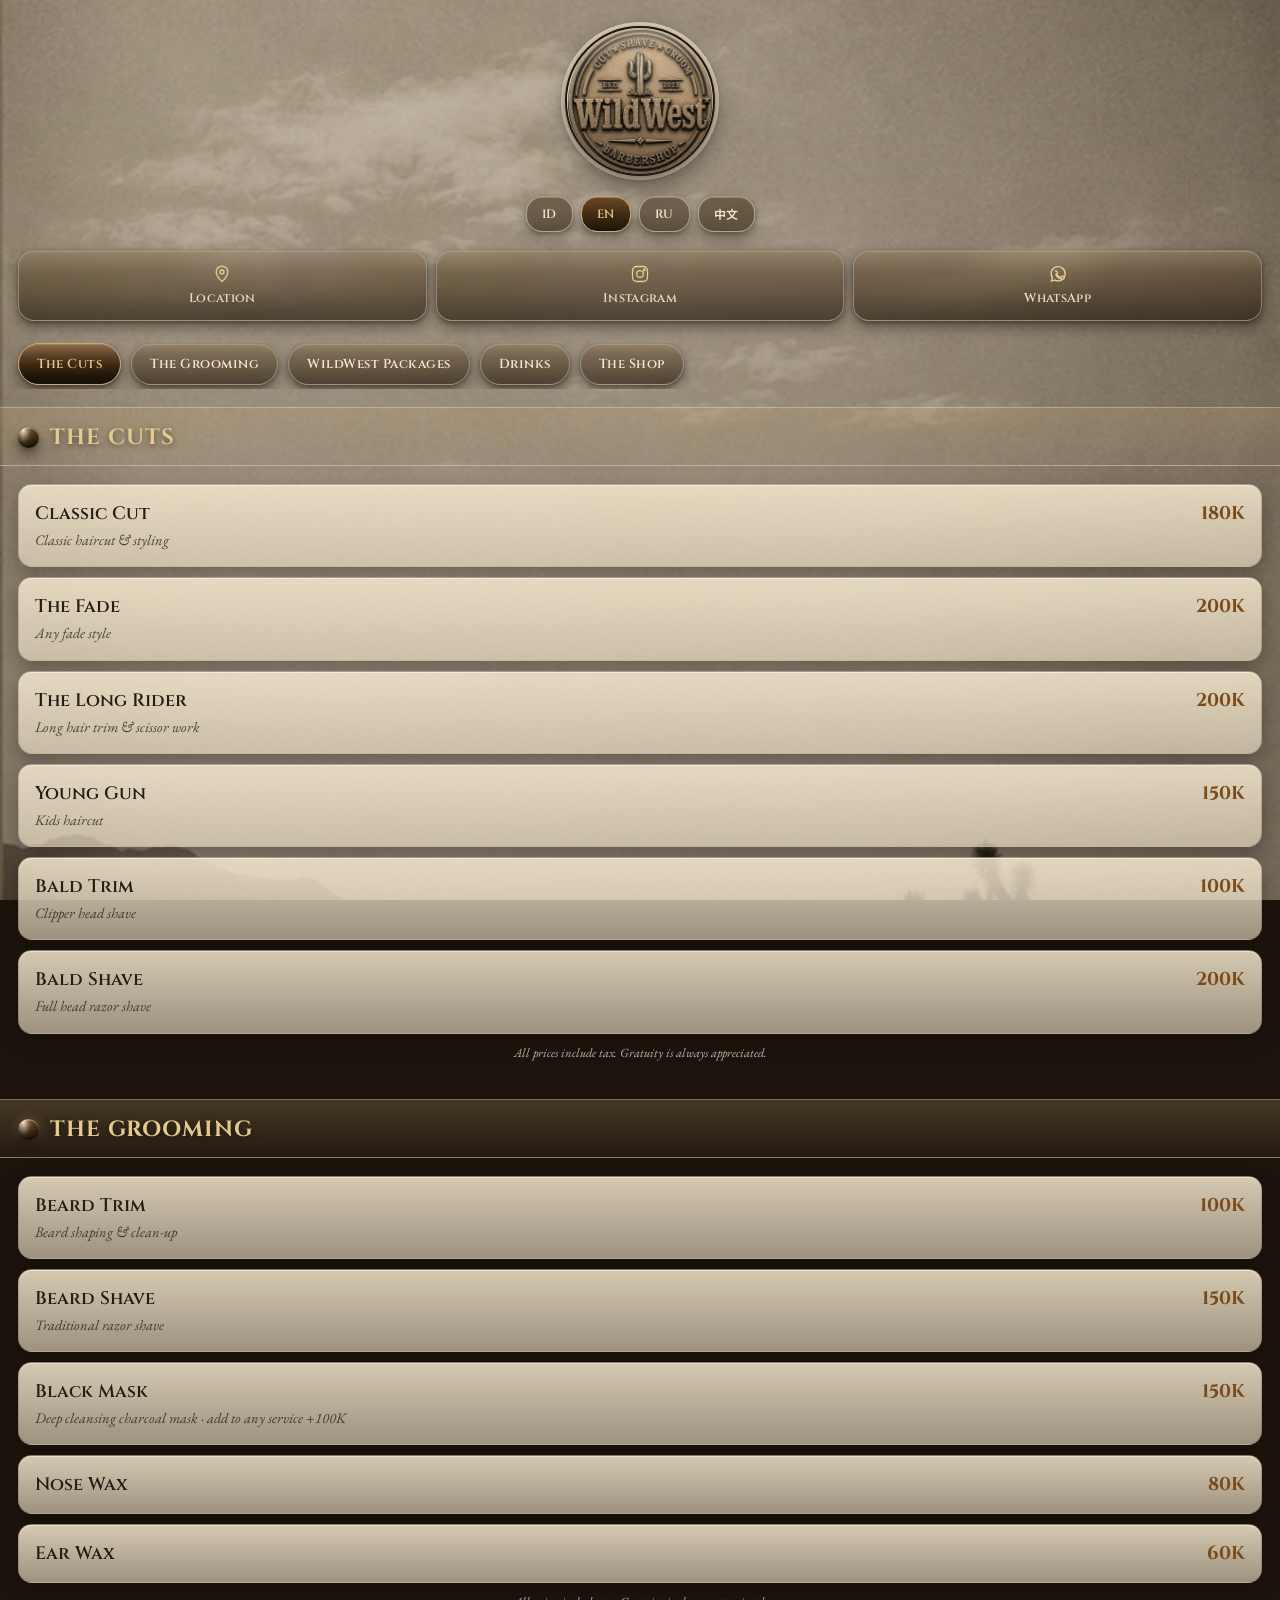
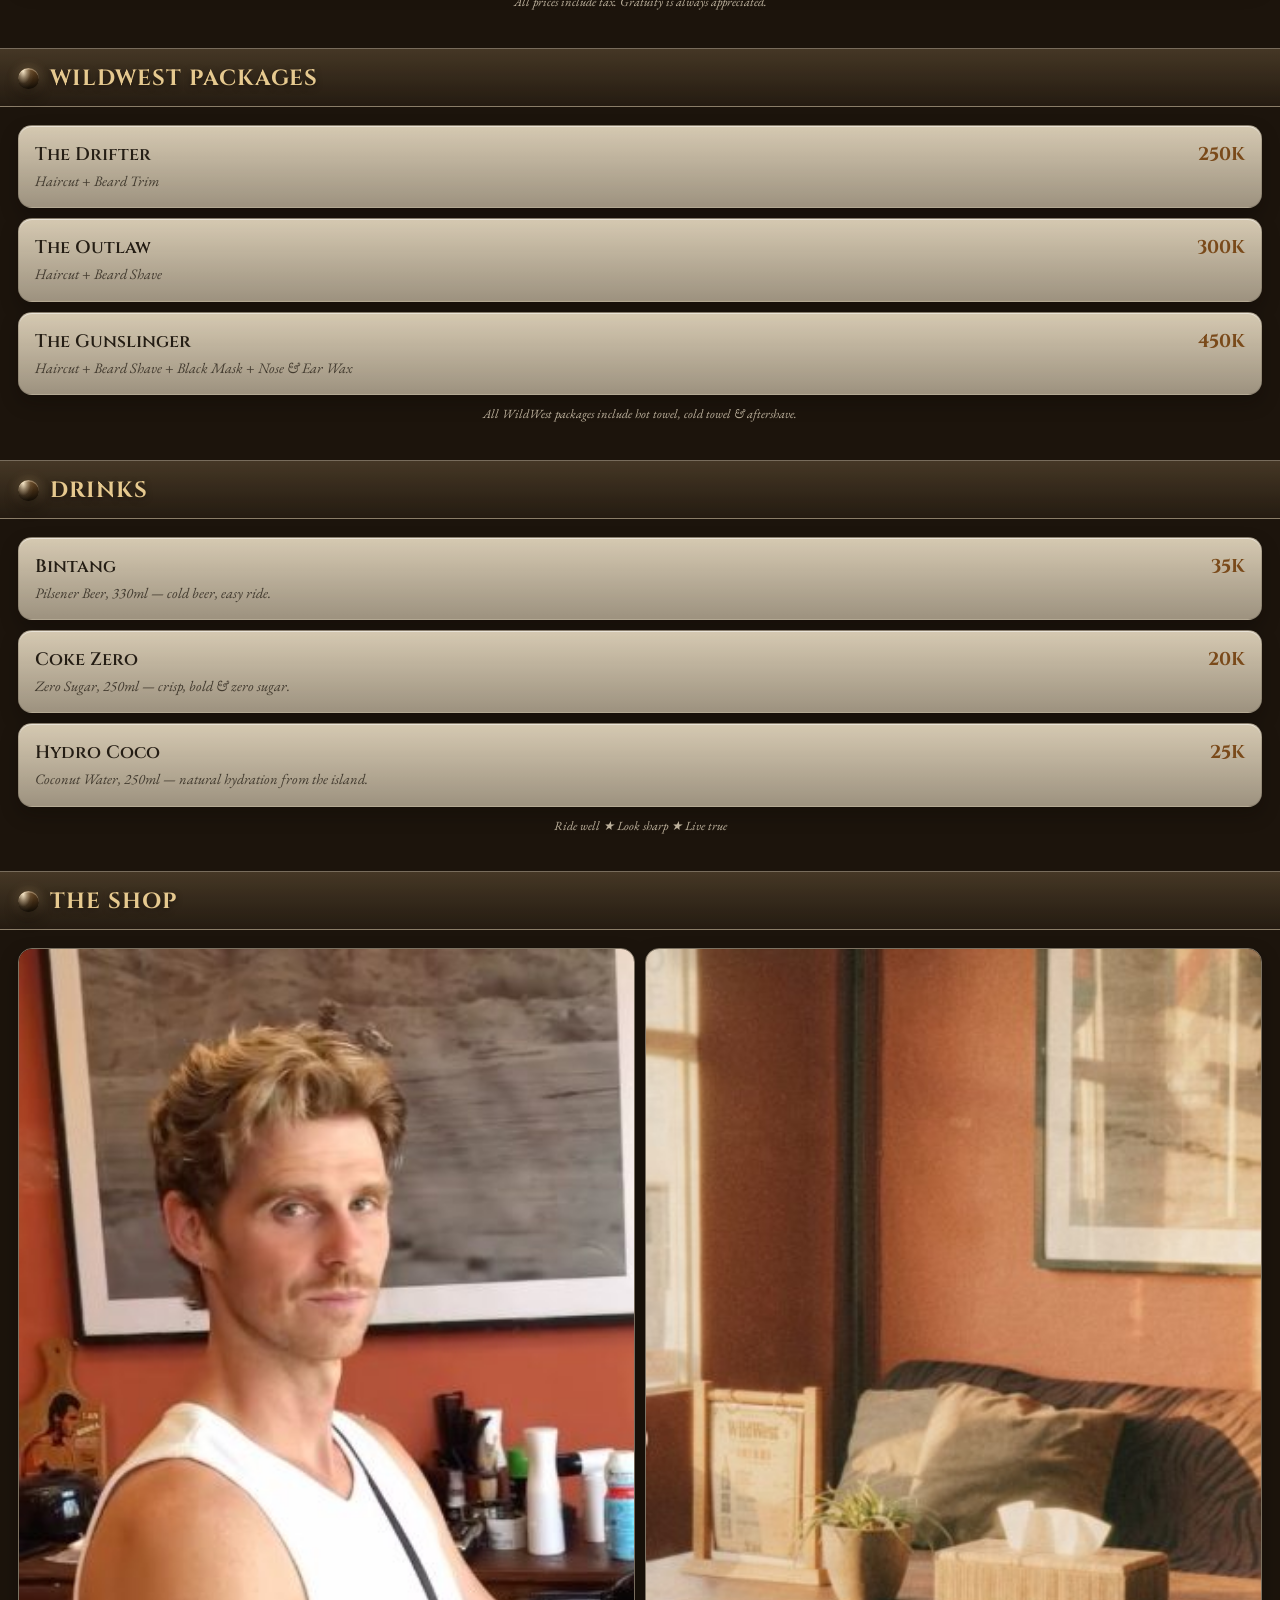
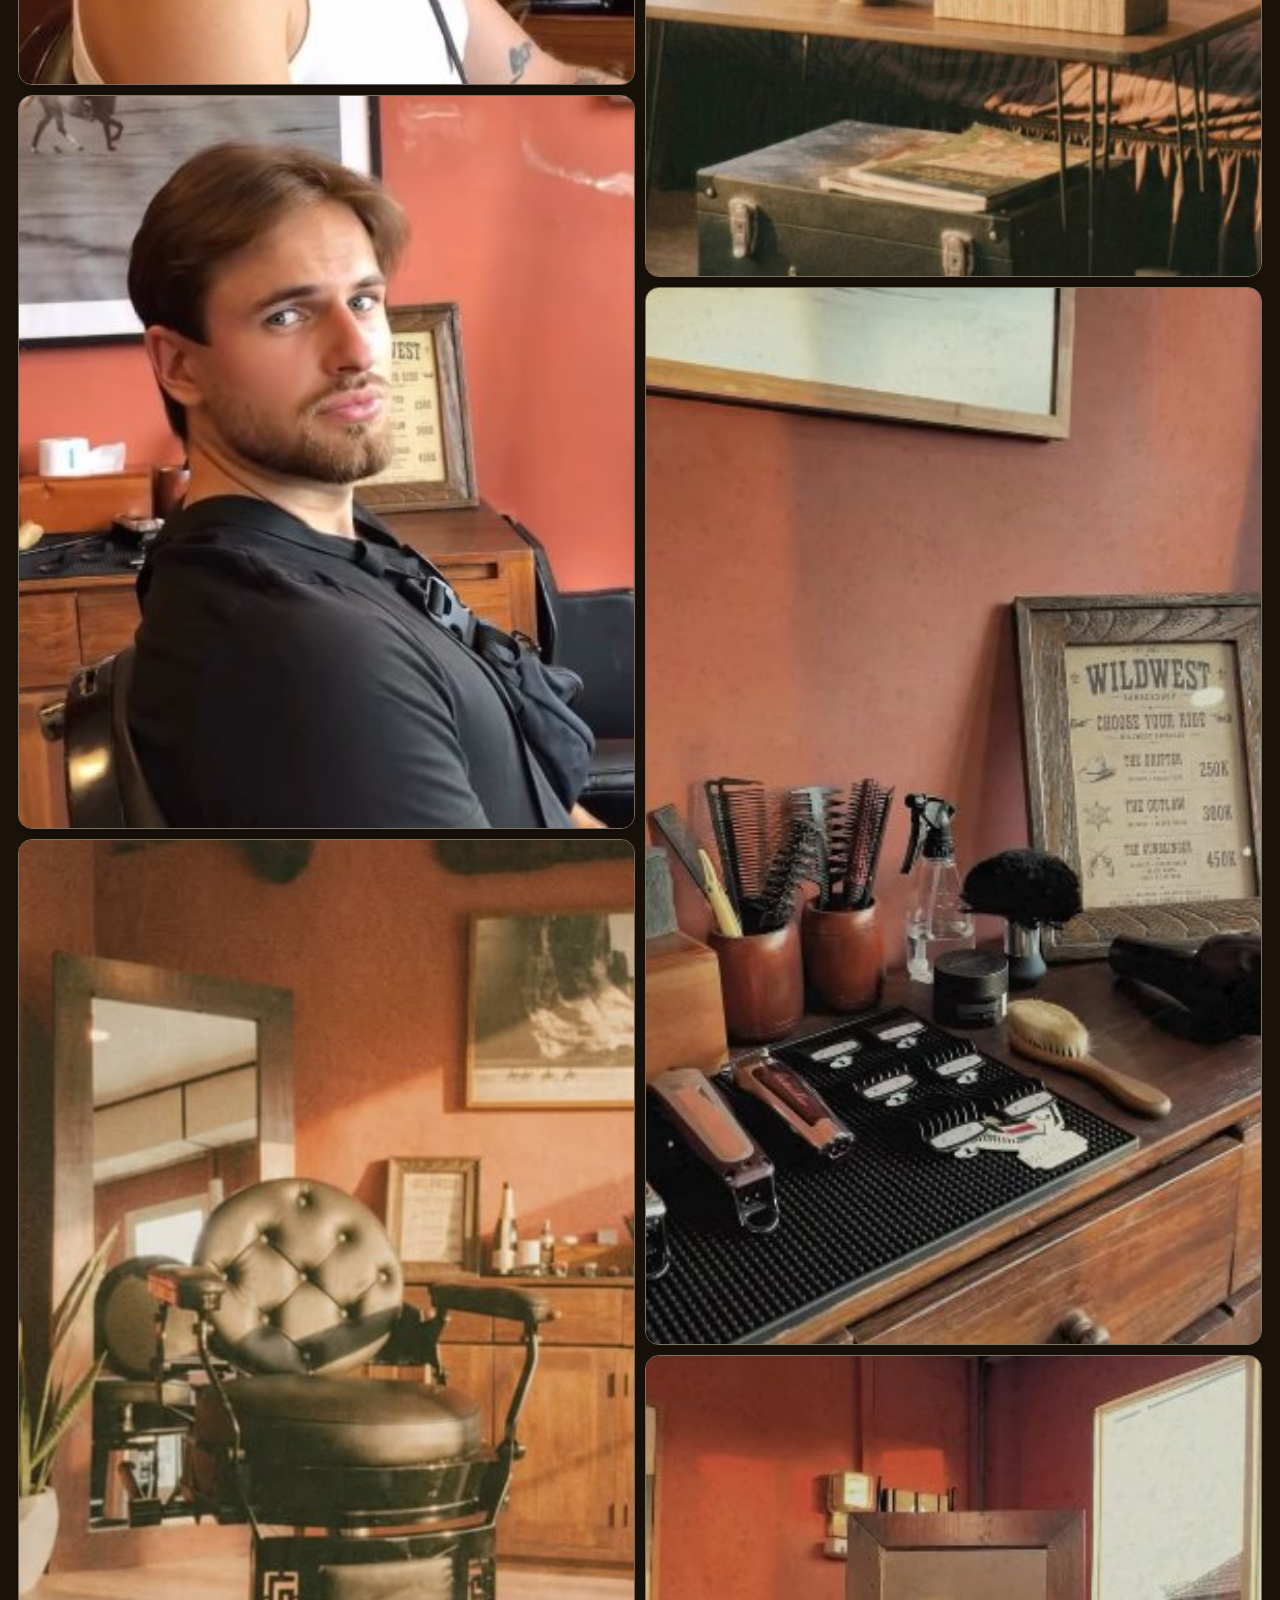
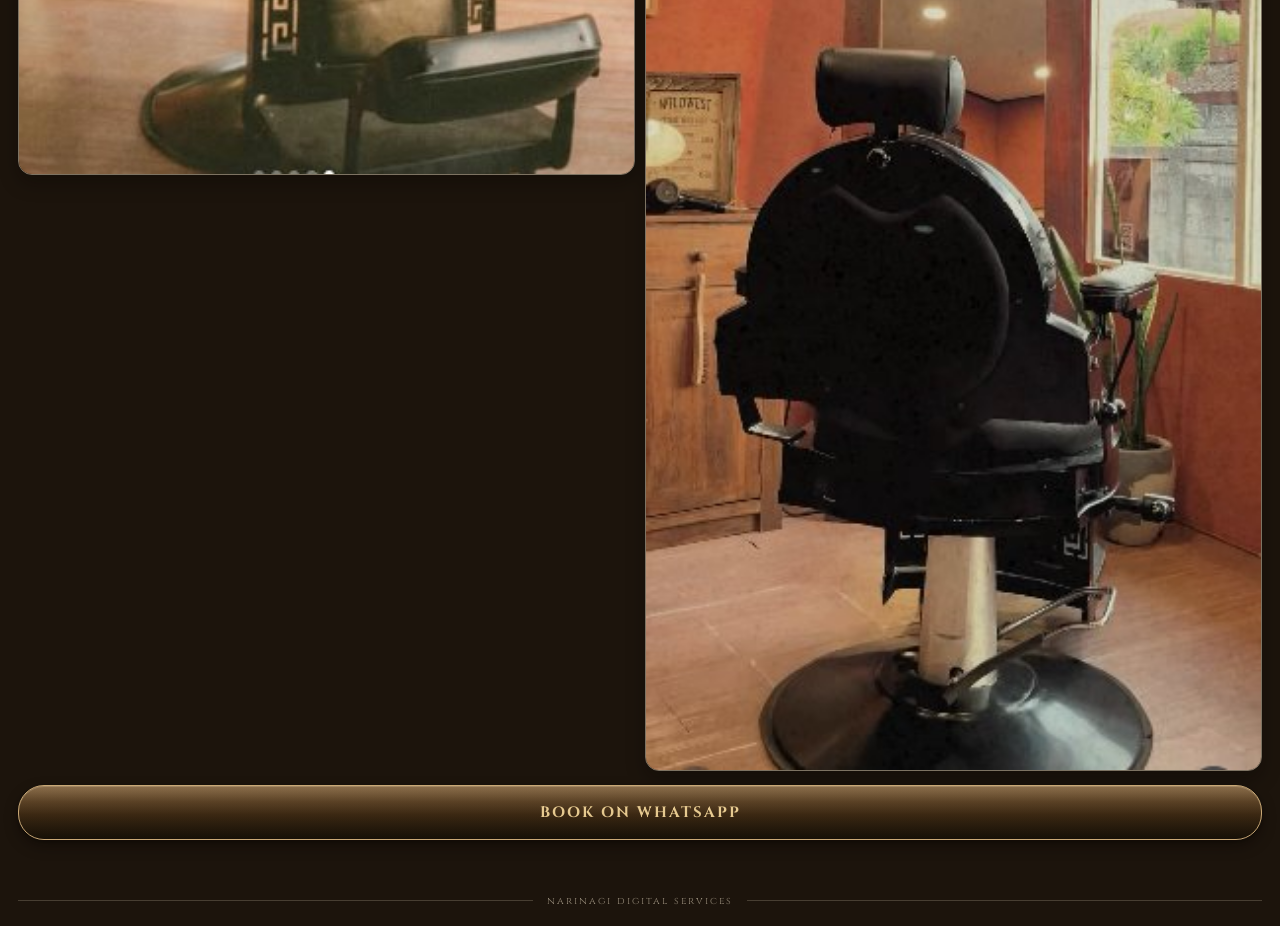
==== index.html @ ce1c572c "Ajout galerie photos et bouton de réservation WhatsApp Co-Authored-By: Claude Sonnet 5.5 <noreply@an" ====
<!DOCTYPE html>
<html lang="en"><head><meta charset="utf-8">
<meta name="viewport" content="width=device-width, initial-scale=1">
<meta name="description" content="Wild West Barbershop Bali — Cut, Shave, Groom. Classic cuts, fades, razor shaves and WildWest packages.">
<title>Wild West Barbershop</title>
<link rel="preconnect" href="https://fonts.googleapis.com">
<link href="https://fonts.googleapis.com/css2?family=Rye&family=Cinzel:wght@400;600;700;900&family=EB+Garamond:ital@1&family=Noto+Sans+SC:wght@400;600;700&display=swap" rel="stylesheet">
<link rel="stylesheet" href="css/style.css"></head>
<body class="lang-en">
  <div class="splash" id="splash">
    <div class="splash-bg"></div>
    <div class="splash-scrim"></div>
    <div class="splash-content">
      <div class="splash-spacer"></div>
      <div class="splash-main">
        <div class="splash-logo-wrap">
          <div class="logo-spin logo-spin--splash">
            <div class="logo-frame">
              <img src="images/logo.jpg" alt="Wild West Barbershop">
            </div>
          </div>
        </div>
      </div>
      <div class="splash-hint-zone">
        <div class="splash-hint btn3d"><span data-i18n="id">KETUK UNTUK LIHAT MENU</span><span data-i18n="en">TAP TO VIEW MENU</span><span data-i18n="ru">НАЖМИТЕ, ЧТОБЫ ОТКРЫТЬ МЕНЮ</span><span data-i18n="zh">点击查看菜单</span></div>
      </div>
      <div class="splash-credit">narinagi digital services</div>
    </div>
  </div>

  <div class="page-bg"></div>
  <div class="page-scrim"></div>

  <div class="page">
    <div class="page-header">
      <div class="logo-spin logo-spin--header">
        <div class="logo-frame">
          <img src="images/logo.jpg" alt="Wild West Barbershop">
        </div>
      </div>
    </div>

    <div class="lang-switch">
<button class="lang-btn" data-lang="id">ID</button>
<button class="lang-btn active" data-lang="en">EN</button>
<button class="lang-btn" data-lang="ru">RU</button>
<button class="lang-btn" data-lang="zh">中文</button>
    </div>

    <div class="quick-links">
      <a class="btn3d" href="https://maps.app.goo.gl/5sfg58Nj1jkyGAoL7" target="_blank" rel="noopener">
        <svg viewBox="0 0 24 24"><path d="M12 21s-7-6.5-7-11.5A7 7 0 0 1 19 9.5C19 14.5 12 21 12 21z"/><circle cx="12" cy="9.5" r="2.3"/></svg>
        <span><span data-i18n="id">Lokasi</span><span data-i18n="en">Location</span><span data-i18n="ru">Локация</span><span data-i18n="zh">位置</span></span>
      </a>
      <a class="btn3d" href="https://www.instagram.com/wildwestbarbershopbali/" target="_blank" rel="noopener">
        <svg viewBox="0 0 24 24"><rect x="3" y="3" width="18" height="18" rx="5"/><circle cx="12" cy="12" r="4"/><circle cx="17.2" cy="6.8" r="1"/></svg>
        <span><span data-i18n="id">Instagram</span><span data-i18n="en">Instagram</span><span data-i18n="ru">Instagram</span><span data-i18n="zh">Instagram</span></span>
      </a>
      <a class="btn3d" href="https://wa.me/6282144834392?text=Hi%20Wild%20West%20Barbershop%2C%20I%27d%20like%20to%20book%20an%20appointment." target="_blank" rel="noopener">
        <svg viewBox="0 0 24 24"><path d="M20.5 11.9a8.4 8.4 0 0 1-12.3 7.4L4 20.5l1.3-4a8.4 8.4 0 1 1 15.2-4.6z"/><path d="M8.5 8.9c.2-.5.5-.5.8-.5h.6c.2 0 .4 0 .6.5s.7 1.7.8 1.8.1.3 0 .5-.2.3-.4.5-.4.4-.2.7c.2.3.9 1.4 1.9 2.2 1.3 1 2.3 1.3 2.6 1.4s.5 0 .7-.2.8-.9 1-1.2.5-.2.8-.1l1.6.8c.2.1.4.2.4.4s0 1-.4 1.4-1.5 1.2-2.9 1.1-3.9-1.1-5.3-2.8-2-3.3-2.1-3.5"/></svg>
        <span><span data-i18n="id">WhatsApp</span><span data-i18n="en">WhatsApp</span><span data-i18n="ru">WhatsApp</span><span data-i18n="zh">WhatsApp</span></span>
      </a>
    </div>

    <div class="tabs-wrap" id="tabs-wrap">
      <div class="tabs-scroll">
<button class="tab btn3d active" data-target="panel-cuts"><span data-i18n="id">Potongan Rambut</span><span data-i18n="en">The Cuts</span><span data-i18n="ru">Стрижки</span><span data-i18n="zh">剪发</span></button>
<button class="tab btn3d" data-target="panel-grooming"><span data-i18n="id">Perawatan</span><span data-i18n="en">The Grooming</span><span data-i18n="ru">Уход</span><span data-i18n="zh">护理</span></button>
<button class="tab btn3d" data-target="panel-packages"><span data-i18n="id">Paket WildWest</span><span data-i18n="en">WildWest Packages</span><span data-i18n="ru">Пакеты WildWest</span><span data-i18n="zh">WildWest 套餐</span></button>
<button class="tab btn3d" data-target="panel-drinks"><span data-i18n="id">Minuman</span><span data-i18n="en">Drinks</span><span data-i18n="ru">Напитки</span><span data-i18n="zh">饮品</span></button>
<button class="tab btn3d" data-target="panel-gallery"><span data-i18n="id">Galeri</span><span data-i18n="en">The Shop</span><span data-i18n="ru">Галерея</span><span data-i18n="zh">图库</span></button>

      </div>
    </div>


        <div class="panel" id="panel-cuts">
          <div class="panel-title"><span class="panel-mark"></span><span class="panel-title-text"><span data-i18n="id">Potongan Rambut</span><span data-i18n="en">The Cuts</span><span data-i18n="ru">Стрижки</span><span data-i18n="zh">剪发</span></span></div>
          
            <div class="item">
              <div class="item-row">
                <div class="item-name"><span data-i18n="id">Potongan Klasik</span><span data-i18n="en">Classic Cut</span><span data-i18n="ru">Классическая стрижка</span><span data-i18n="zh">经典理发</span></div>
                <div class="item-price">180K</div>
              </div>
              <div class="item-desc"><span data-i18n="id">Potongan rambut & styling klasik</span><span data-i18n="en">Classic haircut & styling</span><span data-i18n="ru">Классическая стрижка и укладка</span><span data-i18n="zh">经典发型剪裁与造型</span></div>
            </div>
            <div class="item">
              <div class="item-row">
                <div class="item-name"><span data-i18n="id">The Fade</span><span data-i18n="en">The Fade</span><span data-i18n="ru">Фейд</span><span data-i18n="zh">渐变剪</span></div>
                <div class="item-price">200K</div>
              </div>
              <div class="item-desc"><span data-i18n="id">Gaya fade apa saja</span><span data-i18n="en">Any fade style</span><span data-i18n="ru">Любой стиль фейда</span><span data-i18n="zh">任意渐变发型</span></div>
            </div>
            <div class="item">
              <div class="item-row">
                <div class="item-name"><span data-i18n="id">The Long Rider</span><span data-i18n="en">The Long Rider</span><span data-i18n="ru">Лонг Райдер</span><span data-i18n="zh">长骑手</span></div>
                <div class="item-price">200K</div>
              </div>
              <div class="item-desc"><span data-i18n="id">Rapikan rambut panjang & teknik gunting</span><span data-i18n="en">Long hair trim & scissor work</span><span data-i18n="ru">Стрижка длинных волос ножницами</span><span data-i18n="zh">长发修剪与剪刀工艺</span></div>
            </div>
            <div class="item">
              <div class="item-row">
                <div class="item-name"><span data-i18n="id">Young Gun</span><span data-i18n="en">Young Gun</span><span data-i18n="ru">Янг Ган</span><span data-i18n="zh">小枪手</span></div>
                <div class="item-price">150K</div>
              </div>
              <div class="item-desc"><span data-i18n="id">Potongan rambut anak</span><span data-i18n="en">Kids haircut</span><span data-i18n="ru">Детская стрижка</span><span data-i18n="zh">儿童理发</span></div>
            </div>
            <div class="item">
              <div class="item-row">
                <div class="item-name"><span data-i18n="id">Bald Trim</span><span data-i18n="en">Bald Trim</span><span data-i18n="ru">Бритьё машинкой</span><span data-i18n="zh">推剪光头</span></div>
                <div class="item-price">100K</div>
              </div>
              <div class="item-desc"><span data-i18n="id">Cukur kepala dengan clipper</span><span data-i18n="en">Clipper head shave</span><span data-i18n="ru">Бритьё головы машинкой</span><span data-i18n="zh">电推剪剃头</span></div>
            </div>
            <div class="item">
              <div class="item-row">
                <div class="item-name"><span data-i18n="id">Bald Shave</span><span data-i18n="en">Bald Shave</span><span data-i18n="ru">Бритьё головы бритвой</span><span data-i18n="zh">剃刀光头</span></div>
                <div class="item-price">200K</div>
              </div>
              <div class="item-desc"><span data-i18n="id">Cukur kepala penuh dengan pisau cukur</span><span data-i18n="en">Full head razor shave</span><span data-i18n="ru">Полное бритьё головы опасной бритвой</span><span data-i18n="zh">全头剃刀刮剃</span></div>
            </div>
          <div class="cat-note"><span data-i18n="id">Semua harga sudah termasuk pajak. Tip selalu diapresiasi.</span><span data-i18n="en">All prices include tax. Gratuity is always appreciated.</span><span data-i18n="ru">Все цены указаны с учётом налога. Чаевые всегда приветствуются.</span><span data-i18n="zh">所有价格均含税。欢迎给予小费。</span></div>
        </div>

        <div class="panel" id="panel-grooming">
          <div class="panel-title"><span class="panel-mark"></span><span class="panel-title-text"><span data-i18n="id">Perawatan</span><span data-i18n="en">The Grooming</span><span data-i18n="ru">Уход</span><span data-i18n="zh">护理</span></span></div>
          
            <div class="item">
              <div class="item-row">
                <div class="item-name"><span data-i18n="id">Rapikan Jenggot</span><span data-i18n="en">Beard Trim</span><span data-i18n="ru">Оформление бороды</span><span data-i18n="zh">胡须修剪</span></div>
                <div class="item-price">100K</div>
              </div>
              <div class="item-desc"><span data-i18n="id">Bentuk & rapikan jenggot</span><span data-i18n="en">Beard shaping & clean-up</span><span data-i18n="ru">Формирование и чистка бороды</span><span data-i18n="zh">胡须造型与清理</span></div>
            </div>
            <div class="item">
              <div class="item-row">
                <div class="item-name"><span data-i18n="id">Cukur Jenggot</span><span data-i18n="en">Beard Shave</span><span data-i18n="ru">Бритьё бороды</span><span data-i18n="zh">剃须</span></div>
                <div class="item-price">150K</div>
              </div>
              <div class="item-desc"><span data-i18n="id">Cukur tradisional dengan pisau cukur</span><span data-i18n="en">Traditional razor shave</span><span data-i18n="ru">Традиционное бритьё опасной бритвой</span><span data-i18n="zh">传统剃刀刮胡</span></div>
            </div>
            <div class="item">
              <div class="item-row">
                <div class="item-name"><span data-i18n="id">Masker Hitam</span><span data-i18n="en">Black Mask</span><span data-i18n="ru">Чёрная маска</span><span data-i18n="zh">黑面膜</span></div>
                <div class="item-price">150K</div>
              </div>
              <div class="item-desc"><span data-i18n="id">Masker arang pembersih mendalam · tambahkan ke layanan apa pun +100K</span><span data-i18n="en">Deep cleansing charcoal mask · add to any service +100K</span><span data-i18n="ru">Глубоко очищающая угольная маска · добавить к любой услуге +100K</span><span data-i18n="zh">深层清洁炭黑面膜 · 可加购任意服务 +100K</span></div>
            </div>
            <div class="item">
              <div class="item-row">
                <div class="item-name"><span data-i18n="id">Waxing Hidung</span><span data-i18n="en">Nose Wax</span><span data-i18n="ru">Восковая эпиляция носа</span><span data-i18n="zh">鼻毛脱蜡</span></div>
                <div class="item-price">80K</div>
              </div>
              
            </div>
            <div class="item">
              <div class="item-row">
                <div class="item-name"><span data-i18n="id">Waxing Telinga</span><span data-i18n="en">Ear Wax</span><span data-i18n="ru">Восковая эпиляция ушей</span><span data-i18n="zh">耳毛脱蜡</span></div>
                <div class="item-price">60K</div>
              </div>
              
            </div>
          <div class="cat-note"><span data-i18n="id">Semua harga sudah termasuk pajak. Tip selalu diapresiasi.</span><span data-i18n="en">All prices include tax. Gratuity is always appreciated.</span><span data-i18n="ru">Все цены указаны с учётом налога. Чаевые всегда приветствуются.</span><span data-i18n="zh">所有价格均含税。欢迎给予小费。</span></div>
        </div>

        <div class="panel" id="panel-packages">
          <div class="panel-title"><span class="panel-mark"></span><span class="panel-title-text"><span data-i18n="id">Paket WildWest</span><span data-i18n="en">WildWest Packages</span><span data-i18n="ru">Пакеты WildWest</span><span data-i18n="zh">WildWest 套餐</span></span></div>
          
            <div class="item">
              <div class="item-row">
                <div class="item-name"><span data-i18n="id">The Drifter</span><span data-i18n="en">The Drifter</span><span data-i18n="ru">Дрифтер</span><span data-i18n="zh">流浪者</span></div>
                <div class="item-price">250K</div>
              </div>
              <div class="item-desc"><span data-i18n="id">Potong rambut + Rapikan jenggot</span><span data-i18n="en">Haircut + Beard Trim</span><span data-i18n="ru">Стрижка + оформление бороды</span><span data-i18n="zh">理发 + 胡须修剪</span></div>
            </div>
            <div class="item">
              <div class="item-row">
                <div class="item-name"><span data-i18n="id">The Outlaw</span><span data-i18n="en">The Outlaw</span><span data-i18n="ru">Аутло</span><span data-i18n="zh">亡命之徒</span></div>
                <div class="item-price">300K</div>
              </div>
              <div class="item-desc"><span data-i18n="id">Potong rambut + Cukur jenggot</span><span data-i18n="en">Haircut + Beard Shave</span><span data-i18n="ru">Стрижка + бритьё бороды</span><span data-i18n="zh">理发 + 剃须</span></div>
            </div>
            <div class="item">
              <div class="item-row">
                <div class="item-name"><span data-i18n="id">The Gunslinger</span><span data-i18n="en">The Gunslinger</span><span data-i18n="ru">Ганслингер</span><span data-i18n="zh">枪手</span></div>
                <div class="item-price">450K</div>
              </div>
              <div class="item-desc"><span data-i18n="id">Potong rambut + Cukur jenggot + Masker hitam + Waxing hidung & telinga</span><span data-i18n="en">Haircut + Beard Shave + Black Mask + Nose & Ear Wax</span><span data-i18n="ru">Стрижка + бритьё бороды + чёрная маска + воск для носа и ушей</span><span data-i18n="zh">理发 + 剃须 + 黑面膜 + 鼻耳脱蜡</span></div>
            </div>
          <div class="cat-note"><span data-i18n="id">Semua paket WildWest termasuk handuk hangat, handuk dingin & aftershave.</span><span data-i18n="en">All WildWest packages include hot towel, cold towel & aftershave.</span><span data-i18n="ru">Все пакеты WildWest включают горячее полотенце, холодное полотенце и лосьон после бритья.</span><span data-i18n="zh">所有WildWest套餐均含热毛巾、冷毛巾及须后水。</span></div>
        </div>

        <div class="panel" id="panel-drinks">
          <div class="panel-title"><span class="panel-mark"></span><span class="panel-title-text"><span data-i18n="id">Minuman</span><span data-i18n="en">Drinks</span><span data-i18n="ru">Напитки</span><span data-i18n="zh">饮品</span></span></div>
          
            <div class="item">
              <div class="item-row">
                <div class="item-name"><span data-i18n="id">Bintang</span><span data-i18n="en">Bintang</span><span data-i18n="ru">Bintang</span><span data-i18n="zh">Bintang 啤酒</span></div>
                <div class="item-price">35K</div>
              </div>
              <div class="item-desc"><span data-i18n="id">Bir Pilsener, 330ml — bir dingin, santai saja.</span><span data-i18n="en">Pilsener Beer, 330ml — cold beer, easy ride.</span><span data-i18n="ru">Пиво пилснер, 330мл — холодное пиво, лёгкая дорога.</span><span data-i18n="zh">皮尔森啤酒，330毫升——冰爽啤酒，轻松上路。</span></div>
            </div>
            <div class="item">
              <div class="item-row">
                <div class="item-name"><span data-i18n="id">Coke Zero</span><span data-i18n="en">Coke Zero</span><span data-i18n="ru">Coca-Cola Zero</span><span data-i18n="zh">零度可乐</span></div>
                <div class="item-price">20K</div>
              </div>
              <div class="item-desc"><span data-i18n="id">Tanpa gula, 250ml — segar, tegas & tanpa gula.</span><span data-i18n="en">Zero Sugar, 250ml — crisp, bold & zero sugar.</span><span data-i18n="ru">Без сахара, 250мл — освежающий, насыщенный вкус без сахара.</span><span data-i18n="zh">零糖，250毫升——清爽浓郁，零糖配方。</span></div>
            </div>
            <div class="item">
              <div class="item-row">
                <div class="item-name"><span data-i18n="id">Hydro Coco</span><span data-i18n="en">Hydro Coco</span><span data-i18n="ru">Hydro Coco</span><span data-i18n="zh">Hydro Coco 椰子水</span></div>
                <div class="item-price">25K</div>
              </div>
              <div class="item-desc"><span data-i18n="id">Air kelapa, 250ml — hidrasi alami dari pulau ini.</span><span data-i18n="en">Coconut Water, 250ml — natural hydration from the island.</span><span data-i18n="ru">Кокосовая вода, 250мл — натуральная гидратация родом с острова.</span><span data-i18n="zh">椰子水，250毫升——来自岛屿的天然水分补给。</span></div>
            </div>
          <div class="cat-note"><span data-i18n="id">Berkendara baik ★ Tampil tajam ★ Hidup jujur</span><span data-i18n="en">Ride well ★ Look sharp ★ Live true</span><span data-i18n="ru">Езди достойно ★ Выгляди на уровне ★ Живи честно</span><span data-i18n="zh">策马前行 ★ 型格出众 ★ 真实生活</span></div>
        </div>


        <div class="panel" id="panel-gallery">
          <div class="panel-title"><span class="panel-mark"></span><span class="panel-title-text"><span data-i18n="id">Galeri</span><span data-i18n="en">The Shop</span><span data-i18n="ru">Галерея</span><span data-i18n="zh">图库</span></span></div>
          <div class="gallery"><img src="images/client-1.jpg" alt="Wild West Barbershop Bali — Before and after: a fresh cut" loading="lazy"><img src="images/client-2.jpg" alt="Wild West Barbershop Bali — Beard trim and clean-up" loading="lazy"><img src="images/chair.jpg" alt="Wild West Barbershop Bali — Vintage barber chair" loading="lazy"><img src="images/lounge.jpg" alt="Wild West Barbershop Bali — Waiting lounge" loading="lazy"><img src="images/tools.jpg" alt="Wild West Barbershop Bali — Our tools" loading="lazy"><img src="images/chair-back.jpg" alt="Wild West Barbershop Bali — The chair by the window" loading="lazy"></div>
          <a class="book-cta btn3d" href="https://wa.me/6282144834392?text=Hi%20Wild%20West%20Barbershop%2C%20I%27d%20like%20to%20book%20an%20appointment." target="_blank" rel="noopener"><span data-i18n="id">Pesan via WhatsApp</span><span data-i18n="en">Book on WhatsApp</span><span data-i18n="ru">Записаться в WhatsApp</span><span data-i18n="zh">WhatsApp 预约</span></a>
        </div>

    <div class="foot"><div class="foot-text">narinagi digital services</div></div>
  </div>

  <script src="js/main.js"></script>
</body></html>
---- css/style.css ----
* { margin:0; padding:0; box-sizing:border-box; -webkit-tap-highlight-color:transparent; }
  html,body { width:100%; min-height:100%; }
  body {
    position:relative;
    font-family:'Cinzel',Georgia,serif;
    color:var(--ink);
    background-color:#1c140c;
    overflow-x:hidden;
  }

  :root {
    --ink:#241d14;
    --ink-soft:rgba(36,29,20,0.78);
    --ink-faint:rgba(36,29,20,0.55);
    --line:rgba(36,29,20,0.55);
    --line-faint:rgba(255,235,205,0.28);
    --gold:#c9a876;
    --gold-bright:#e6c98f;
    --glow:rgba(201,168,118,0.65);
    --parchment:rgba(244,231,205,0.86);
    --parchment-soft:rgba(244,231,205,0.6);
  }

  [data-i18n] { display:none; }
  body.lang-id [data-i18n="id"], body.lang-en [data-i18n="en"],
  body.lang-ru [data-i18n="ru"], body.lang-zh [data-i18n="zh"] { display:inline; }
  body.lang-zh { font-family:'Noto Sans SC','Cinzel',Georgia,serif; }

  /* ---------- shared voluminous "btn3d" system: layered lift shadow +
     glass top-highlight + diagonal shine sweep, same construction proven
     on the Kedai Bantan project, retoned to this brand's dark leather/brass
     palette instead of kraft/gold. ---------- */
  .btn3d {
    position:relative; overflow:hidden;
    --rest-shadow:0 6px 14px rgba(10,6,2,0.4), 0 2px 4px rgba(10,6,2,0.3), inset 0 1px 0 rgba(255,240,210,0.18);
    box-shadow:var(--rest-shadow);
    transition:transform .15s ease, box-shadow .15s ease;
  }
  .btn3d::before {
    content:""; position:absolute; inset:0; z-index:1; pointer-events:none;
    background:linear-gradient(180deg, rgba(255,240,210,0.22) 0%, rgba(255,240,210,0.05) 30%, transparent 55%, rgba(0,0,0,0.22) 100%);
  }
  .btn3d::after {
    content:""; position:absolute; inset:0; z-index:2; pointer-events:none;
    background:linear-gradient(120deg, transparent 36%, rgba(255,240,210,0.4) 50%, transparent 64%);
    transform:translateX(-140%); animation:shineSweep 4.6s ease-in-out infinite;
  }
  .btn3d:nth-child(2)::after { animation-delay:.4s; }
  .btn3d:nth-child(3)::after { animation-delay:.8s; }
  .btn3d:nth-child(4)::after { animation-delay:1.2s; }
  .btn3d:active { transform:translateY(2px); box-shadow:0 2px 6px rgba(10,6,2,0.35), inset 0 1px 0 rgba(255,240,210,0.12); }
  @keyframes shineSweep { 0%{transform:translateX(-140%);} 30%{transform:translateX(140%);} 100%{transform:translateX(140%);} }
  @keyframes glowPulse {
    0%,100%{ box-shadow:var(--rest-shadow), 0 0 0 0 rgba(0,0,0,0); }
    50%{ box-shadow:var(--rest-shadow), 0 0 20px 3px var(--glow); }
  }

  /* ---------- splash: his real vibrant desert photo, full-bleed, with the
     real logo crop given the same glossy-dome treatment as the buttons ---------- */
  .splash { position:fixed; inset:0; z-index:100; cursor:pointer; overflow:hidden;
    transition:opacity .45s ease, visibility .45s ease; }
  .splash.is-hidden { opacity:0; visibility:hidden; pointer-events:none; }
  .splash-bg { position:absolute; inset:0; background-image:url(../images/desert-bg.jpg);
    background-size:cover; background-position:center; }
  .splash-scrim { position:absolute; inset:0;
    background:linear-gradient(180deg, rgba(60,45,25,0.05) 0%, rgba(60,45,25,0.04) 40%, rgba(40,28,14,0.28) 80%, rgba(30,20,10,0.42) 100%); }
  /* ---------- three-zone vertical layout (same fix as Kedai Bantan): the
     "tap to view menu" pill sits centered in the GAP between the logo and
     the bottom credit line, instead of floating right above the credit
     where it can crowd it on shorter screens. The two spacer zones share
     the leftover height equally. ---------- */
  .splash-content { position:relative; z-index:1; height:100%; display:flex; flex-direction:column;
    align-items:center; padding:32px 24px 26px; text-align:center; }
  .splash-spacer { flex:1 1 0; min-height:0; }
  .splash-main { flex:none; display:flex; flex-direction:column; align-items:center; }
  .splash-hint-zone { flex:1 1 0; min-height:0; display:flex; align-items:center; justify-content:center; }
  .splash-credit { flex:none; text-align:center; font-size:12px; letter-spacing:2px;
    color:rgba(244,231,205,0.65); text-transform:lowercase; pointer-events:none; }

  .splash-logo-wrap { perspective:900px; margin-bottom:38px; }
  .logo-spin { position:relative; display:block; border-radius:50%;
    animation:logoSpin 4s ease-in-out infinite, logoGlow 4s ease-in-out infinite; }
  .logo-frame { position:relative; width:100%; height:100%; border-radius:50%;
    overflow:hidden; backface-visibility:hidden; }
  .logo-frame img { width:100%; height:100%; display:block; object-fit:cover; border-radius:50%; }
  .logo-frame::before { content:""; position:absolute; inset:0; z-index:2; pointer-events:none; border-radius:50%;
    background:linear-gradient(180deg, rgba(255,240,210,0.5) 0%, rgba(255,240,210,0.12) 26%, transparent 52%, rgba(0,0,0,0.2) 100%); }
  .logo-frame::after { content:""; position:absolute; inset:0; z-index:3; pointer-events:none; border-radius:50%;
    background:linear-gradient(120deg, transparent 32%, rgba(255,240,210,0.62) 48%, transparent 66%);
    transform:translateX(-140%) rotate(0.001deg); animation:shineSweep 4.2s ease-in-out infinite; }
  @keyframes logoSpin {
    0%{ transform:scale(1) rotateY(0deg); }
    8%{ transform:scale(1.09) rotateY(0deg); }
    24%{ transform:scale(1) rotateY(360deg); }
    100%{ transform:scale(1) rotateY(360deg); }
  }
  @keyframes logoGlow {
    0%,100%{ box-shadow:var(--rest-shadow); }
    8%{ box-shadow:var(--rest-shadow), 0 0 42px 10px var(--glow); }
    24%{ box-shadow:var(--rest-shadow), 0 0 16px 2px var(--glow); }
  }
  .logo-spin--splash { --rest-shadow:0 22px 46px rgba(10,6,2,0.55), 0 6px 16px rgba(10,6,2,0.4), 0 0 0 8px rgba(244,231,205,0.85);
    width:320px; height:320px; border:5px solid #1c1712; box-shadow:var(--rest-shadow); }
  .logo-spin--header { --rest-shadow:0 10px 24px rgba(10,6,2,0.4), 0 2px 8px rgba(10,6,2,0.3), 0 0 0 4px rgba(244,231,205,0.85);
    width:150px; height:150px; border:2.5px solid #1c1712; box-shadow:var(--rest-shadow); }

  .splash-hint { --rest-shadow:0 16px 30px rgba(10,6,2,0.4), 0 4px 10px rgba(10,6,2,0.3),
      inset 0 1px 0 rgba(255,240,210,0.3);
    font-size:14px; letter-spacing:2.5px; text-transform:uppercase; font-weight:600;
    color:#f4e7cd; padding:16px 30px; border-radius:28px; border:1.4px solid rgba(244,231,205,0.4);
    background:linear-gradient(180deg, rgba(60,42,24,0.55) 0%, rgba(30,20,10,0.6) 100%);
    backdrop-filter:blur(8px) saturate(140%); -webkit-backdrop-filter:blur(8px) saturate(140%);
    box-shadow:var(--rest-shadow); animation:glowPulse 3.4s ease-in-out infinite; }

  /* ---------- page frame: his real faded/muted desert photo as a
     persistent full-bleed background, with a dark scrim so item text
     stays legible over a real photo (not a flat kraft tone) ---------- */
  .page { position:relative; min-height:100%; }
  .page-bg { position:fixed; inset:0; z-index:-2; background-image:url(../images/desert-bg.jpg);
    background-size:cover; background-position:center; }
  .page-scrim { position:fixed; inset:0; z-index:-1;
    background:linear-gradient(180deg, rgba(60,45,25,0.08) 0%, rgba(50,38,20,0.16) 30%, rgba(40,28,14,0.28) 65%, rgba(30,20,10,0.4) 100%); }

  .page-header { display:flex; justify-content:center; padding:26px 18px 4px; perspective:900px; }

  /* ---------- language switch ---------- */
  .lang-switch { display:flex; justify-content:center; gap:8px; padding:16px 18px 4px; }
  .lang-btn { --rest-shadow:0 6px 14px rgba(10,6,2,0.3), 0 2px 4px rgba(10,6,2,0.24), inset 0 1px 0 rgba(255,240,210,0.25);
    font-family:'Cinzel','Noto Sans SC',Georgia,serif; font-size:12px; font-weight:600; letter-spacing:0.5px;
    padding:8px 15px; border-radius:16px; border:1.2px solid rgba(244,231,205,0.5); cursor:pointer;
    color:#f4e7cd; background:linear-gradient(180deg, rgba(60,42,24,0.5) 0%, rgba(30,20,10,0.55) 100%);
    backdrop-filter:blur(8px) saturate(140%); box-shadow:var(--rest-shadow); }
  .lang-btn.active { background:linear-gradient(180deg, #6b4a26 0%, #3a2712 60%, #1c1409 100%);
    color:var(--gold-bright); border-color:var(--gold); animation:glowPulse 3.4s ease-in-out infinite; }

  /* ---------- quick links: Location / Instagram / WhatsApp ---------- */
  .quick-links { display:flex; gap:9px; padding:14px 18px 6px; }
  .quick-links a { flex:1; display:flex; flex-direction:column; align-items:center; gap:6px;
    padding:13px 6px; border-radius:16px; border:1.3px solid rgba(244,231,205,0.35);
    background:linear-gradient(180deg, rgba(60,42,24,0.42) 0%, rgba(30,20,10,0.48) 100%);
    backdrop-filter:blur(9px) saturate(150%); -webkit-backdrop-filter:blur(9px) saturate(150%);
    color:#f4e7cd; text-decoration:none; font-size:12.5px; font-weight:600; letter-spacing:0.3px; }
  .quick-links svg { width:20px; height:20px; stroke:var(--gold-bright); fill:none; stroke-width:1.6; }

  /* ---------- category tabs: floating pills directly on the page bg,
     no separate band behind them ---------- */
  .tabs-wrap { position:sticky; top:0; z-index:10; padding:16px 0 12px; }
  .tabs-scroll { display:flex; gap:10px; overflow-x:auto; padding:0 18px 4px; scrollbar-width:none; }
  .tabs-scroll::-webkit-scrollbar { display:none; }
  .tab { flex:none; font-family:'Cinzel',Georgia,serif; font-size:13px; font-weight:600; letter-spacing:0.5px;
    padding:11px 18px; border-radius:22px; border:1.3px solid rgba(244,231,205,0.35); cursor:pointer;
    color:#f4e7cd; white-space:nowrap;
    background:linear-gradient(180deg, rgba(60,42,24,0.42) 0%, rgba(30,20,10,0.48) 100%);
    backdrop-filter:blur(9px) saturate(150%); -webkit-backdrop-filter:blur(9px) saturate(150%); }
  .tab.active { background:linear-gradient(180deg, #6b4a26 0%, #3a2712 55%, #1c1409 90%);
    color:var(--gold-bright); border-color:var(--gold); animation:glowPulse 3.4s ease-in-out infinite; }

  /* ---------- item panels: now ALL rendered in one continuous vertical
     column (no show/hide) — the sticky tabs row above is a scroll-spy
     indicator instead of a visibility switch. Parchment "ticket" cards
     keep item text legible over the real photo behind them. ---------- */
  .panel { padding:6px 18px 30px; }
  .panel:last-child { padding-bottom:26px; }
  /* section banner: bled to full width, brass-tinted band + top/bottom
     rule + a small voluminous glossy dome mark (same construction as the
     logo/active-tab: dark leather-brass gradient + upper-left glass glare)
     so a new category reads instantly while scrolling fast. */
  .panel-title { display:flex; align-items:center; gap:11px;
    font-family:'Cinzel',Georgia,serif; font-weight:700; font-size:22px;
    letter-spacing:1px; text-transform:uppercase; color:var(--gold-bright);
    margin:0 -18px 18px; padding:15px 18px 13px;
    background:linear-gradient(180deg, rgba(201,168,118,0.24) 0%, rgba(201,168,118,0.05) 100%);
    border-top:1.5px solid rgba(244,231,205,0.4); border-bottom:1.5px solid rgba(244,231,205,0.4);
    text-shadow:0 2px 6px rgba(10,6,2,0.5); }
  .panel-mark { position:relative; overflow:hidden; flex:none; width:21px; height:21px; border-radius:50%;
    background:linear-gradient(180deg, #6b4a26 0%, #3a2712 55%, #1c1409 100%);
    box-shadow:
      0 7px 14px rgba(10,6,2,0.48), 0 2px 5px rgba(10,6,2,0.32), 0 0 11px rgba(201,168,118,0.45),
      inset 0 1.5px 0 rgba(255,240,210,0.32), inset 0 -2px 5px rgba(0,0,0,0.38); }
  .panel-mark::before { content:""; position:absolute; inset:0; border-radius:50%; pointer-events:none;
    background:radial-gradient(85% 140% at 25% 16%, rgba(255,240,210,0.92) 0%, rgba(255,240,210,0.42) 22%, rgba(255,240,210,0.08) 42%, transparent 62%); }
  .panel-title-text { flex:1 1 auto; }
  .item { padding:16px 16px; margin-bottom:10px; border-radius:14px;
    background:linear-gradient(180deg, var(--parchment) 0%, var(--parchment-soft) 100%);
    border:1px solid rgba(36,29,20,0.18);
    box-shadow:0 8px 18px rgba(10,6,2,0.28), inset 0 1px 0 rgba(255,255,255,0.5); }
  .item-row { display:flex; justify-content:space-between; align-items:baseline; gap:12px; }
  .item-name { font-size:18px; font-weight:600; color:var(--ink); line-height:1.3; }
  .item-price { font-size:18.5px; font-weight:700; color:#7a4a1a; flex:none; font-variant-numeric:tabular-nums; }
  .item-desc { margin-top:4px; font-family:'EB Garamond',Georgia,serif; font-style:italic; font-size:14.5px;
    line-height:1.4; color:var(--ink-soft); }
  .cat-note { margin-top:6px; padding:0 4px; font-family:'EB Garamond',Georgia,serif; font-style:italic;
    font-size:12.5px; line-height:1.5; color:rgba(244,231,205,0.75); text-align:center; }

  .foot { margin-top:6px; padding:18px; display:flex; align-items:center; gap:14px; }
  .foot::before, .foot::after { content:""; flex:1; height:1px; background:rgba(244,231,205,0.2); }
  .foot-text { font-size:10px; letter-spacing:2px; color:rgba(244,231,205,0.55); flex:none; }

  /* ---------- gallery + booking button ---------- */
  .gallery { columns:2; column-gap:10px; }
  .gallery img { width:100%; display:block; margin-bottom:10px; border-radius:14px; break-inside:avoid;
    border:1.5px solid rgba(244,231,205,0.45); box-shadow:0 8px 18px rgba(10,6,2,0.35); }
  .book-cta { display:block; text-align:center; margin-top:14px; padding:16px 20px; border-radius:26px;
    font-size:15px; font-weight:700; letter-spacing:2px; text-transform:uppercase; text-decoration:none;
    color:var(--gold-bright); border:1.4px solid var(--gold);
    background:linear-gradient(180deg, #6b4a26 0%, #3a2712 55%, #1c1409 100%); }
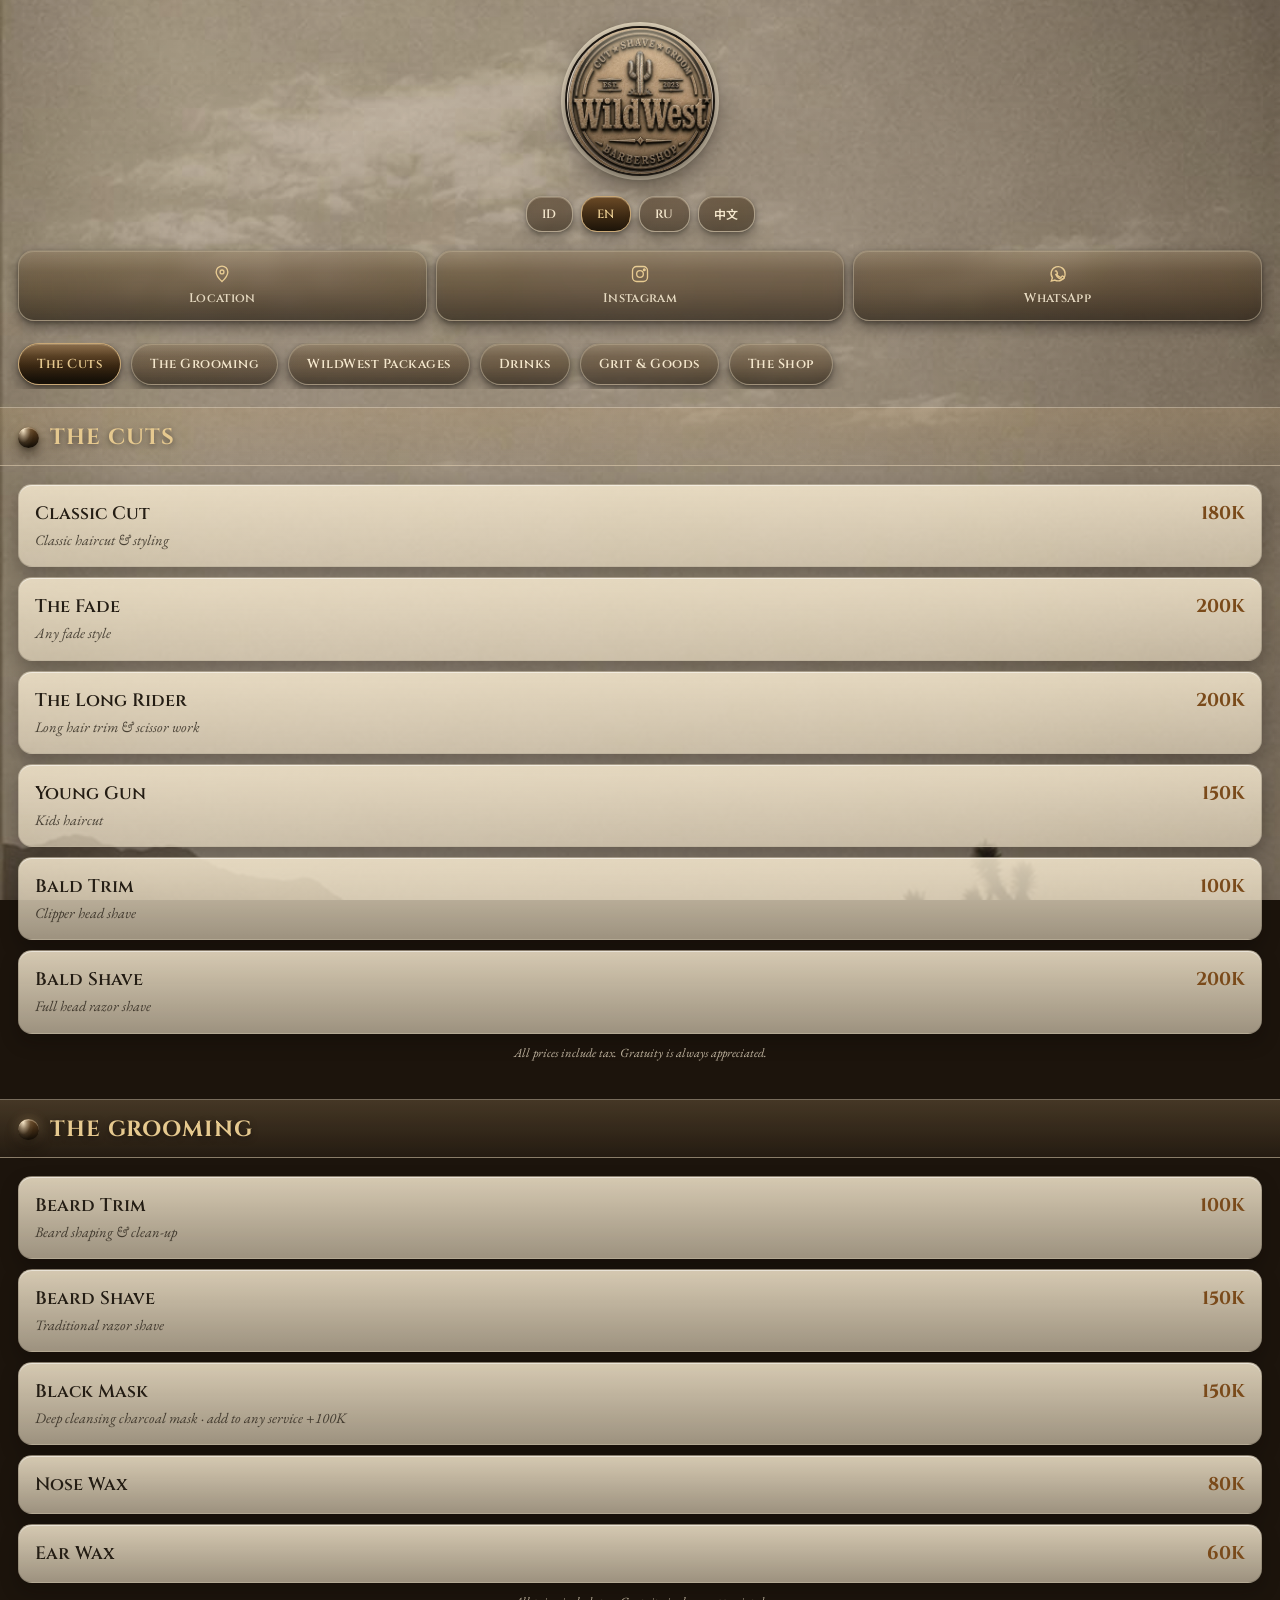
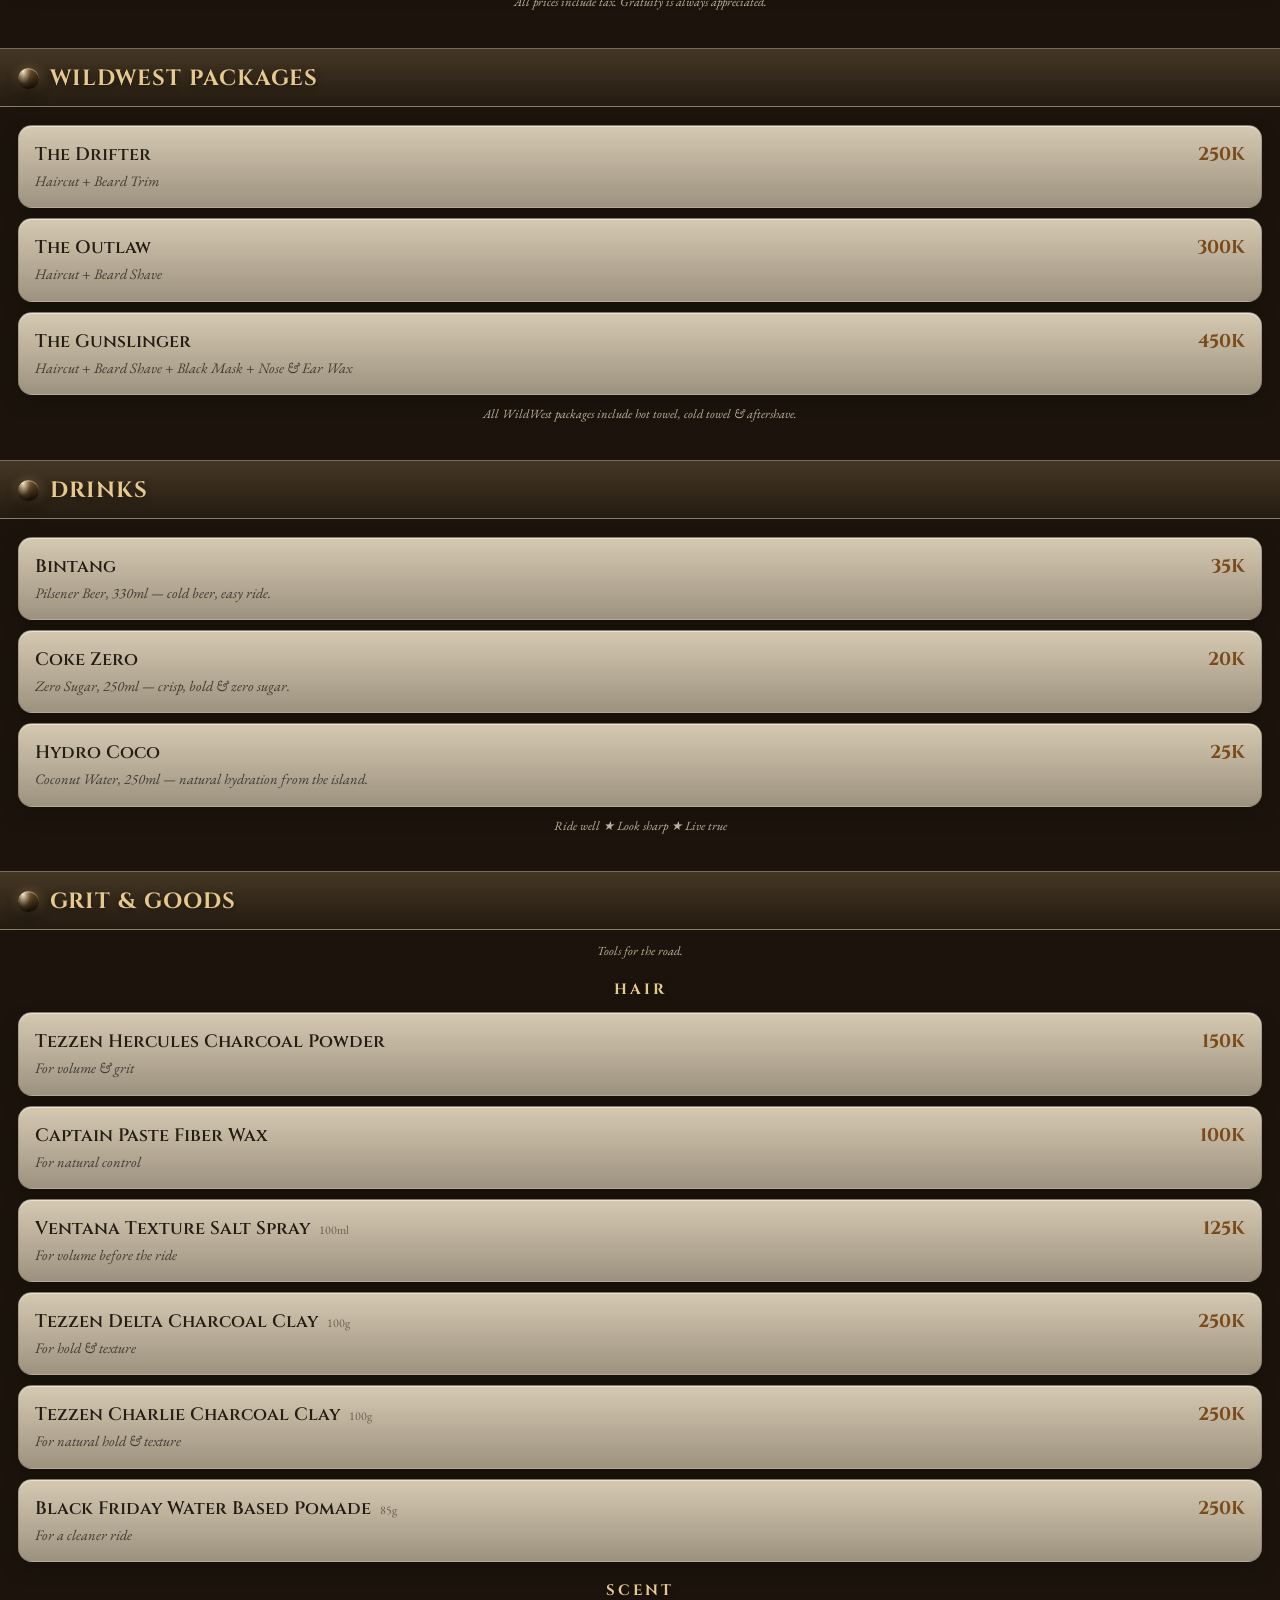
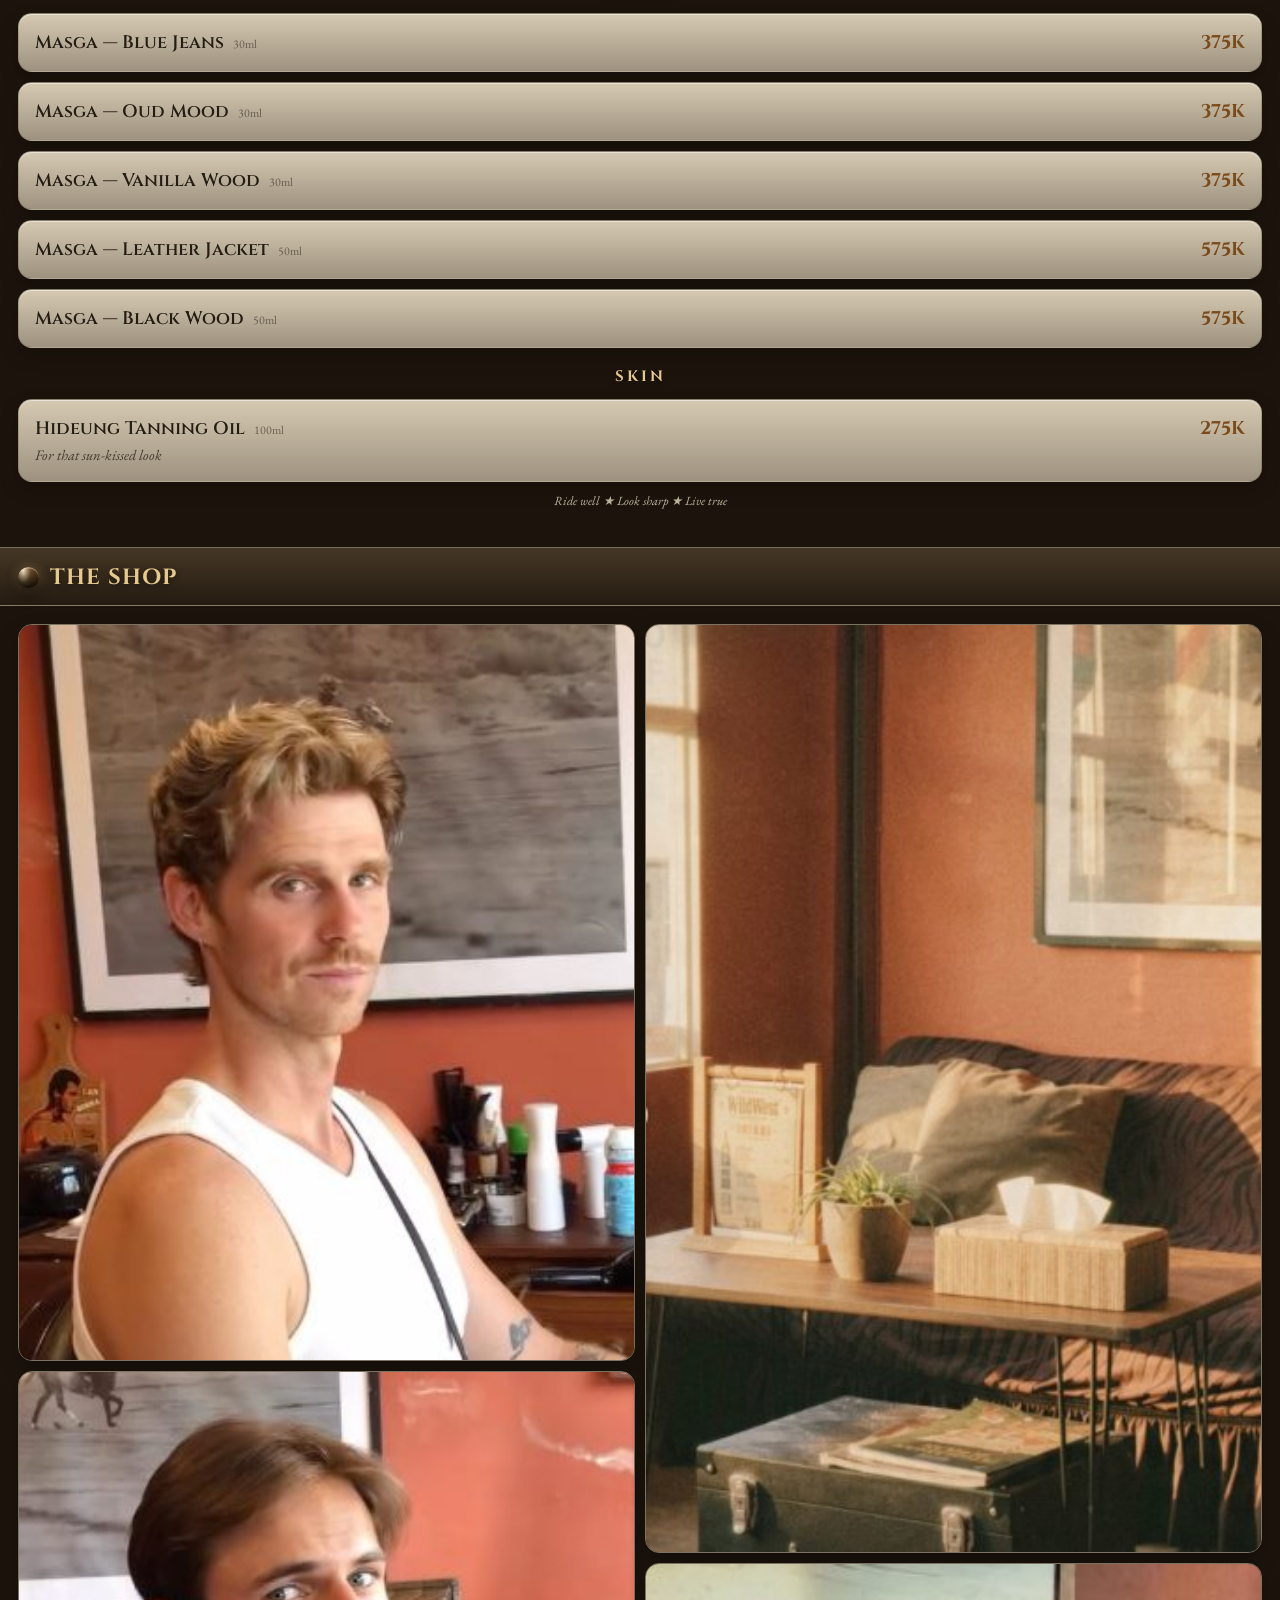
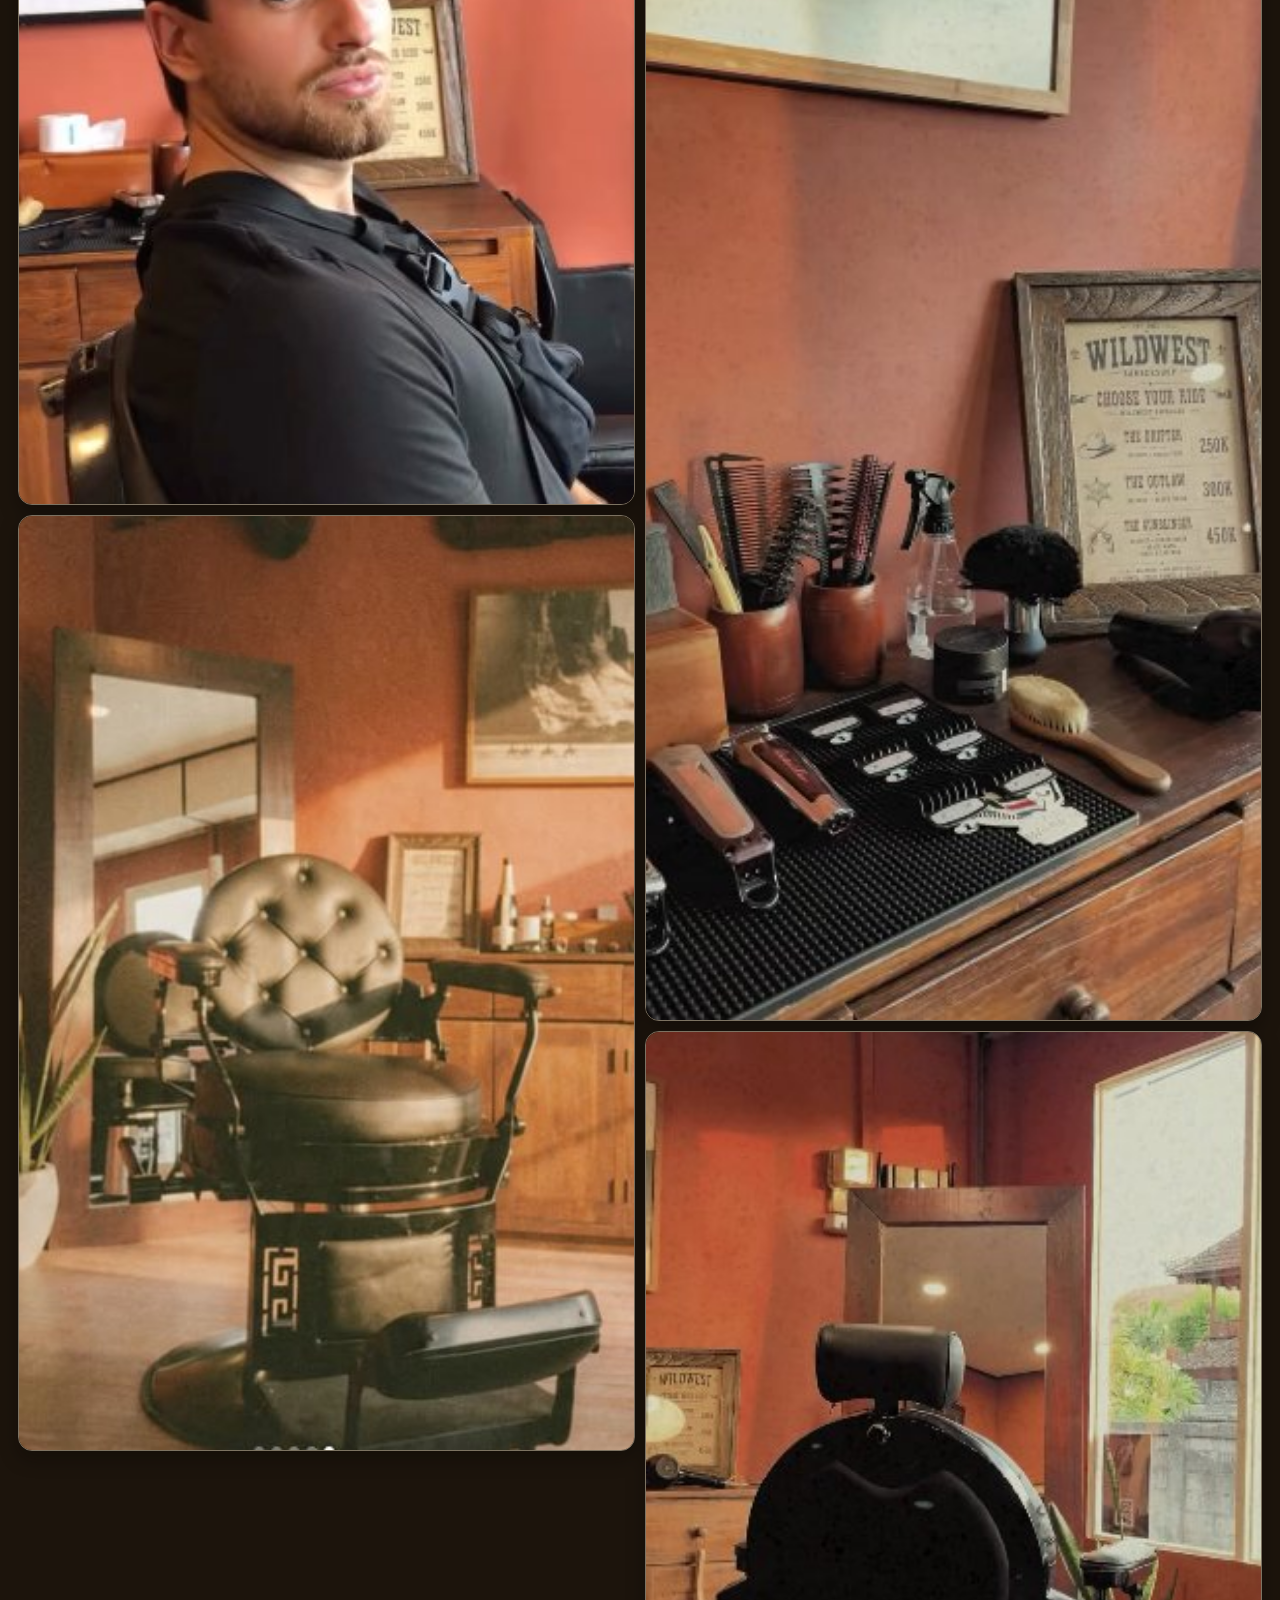
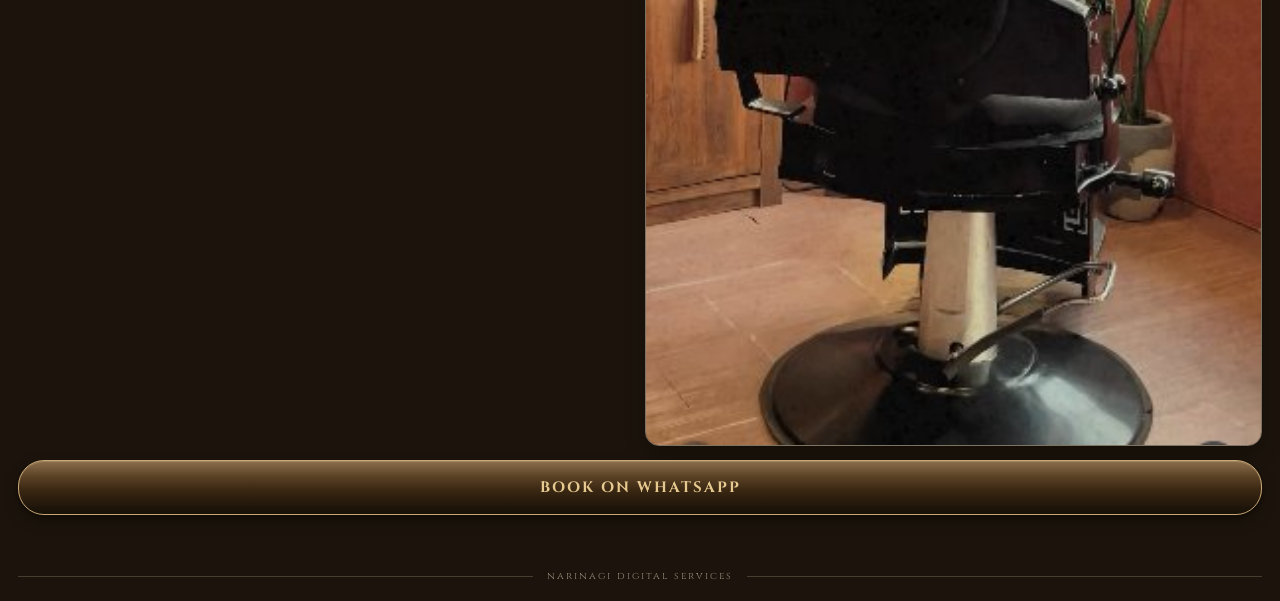
==== commit 08230c2e: "Ajout de la section Grit & Goods (produits en vente) Co-Authored-By: Claude Sonnet 5.5 <noreply@anth" ====
--- a/index.html
+++ b/index.html
@@ -68,6 +68,7 @@
 <button class="tab btn3d" data-target="panel-grooming"><span data-i18n="id">Perawatan</span><span data-i18n="en">The Grooming</span><span data-i18n="ru">Уход</span><span data-i18n="zh">护理</span></button>
 <button class="tab btn3d" data-target="panel-packages"><span data-i18n="id">Paket WildWest</span><span data-i18n="en">WildWest Packages</span><span data-i18n="ru">Пакеты WildWest</span><span data-i18n="zh">WildWest 套餐</span></button>
 <button class="tab btn3d" data-target="panel-drinks"><span data-i18n="id">Minuman</span><span data-i18n="en">Drinks</span><span data-i18n="ru">Напитки</span><span data-i18n="zh">饮品</span></button>
+<button class="tab btn3d" data-target="panel-goods">Grit &amp; Goods</button>
 <button class="tab btn3d" data-target="panel-gallery"><span data-i18n="id">Galeri</span><span data-i18n="en">The Shop</span><span data-i18n="ru">Галерея</span><span data-i18n="zh">图库</span></button>
 
       </div>
@@ -217,6 +218,13 @@
           <div class="cat-note"><span data-i18n="id">Berkendara baik ★ Tampil tajam ★ Hidup jujur</span><span data-i18n="en">Ride well ★ Look sharp ★ Live true</span><span data-i18n="ru">Езди достойно ★ Выгляди на уровне ★ Живи честно</span><span data-i18n="zh">策马前行 ★ 型格出众 ★ 真实生活</span></div>
         </div>
 
+
+        <div class="panel" id="panel-goods">
+          <div class="panel-title"><span class="panel-mark"></span><span class="panel-title-text">Grit &amp; Goods</span></div>
+          <div class="cat-note" style="margin:-6px 0 14px"><span data-i18n="id">Perlengkapan untuk perjalanan.</span><span data-i18n="en">Tools for the road.</span><span data-i18n="ru">Инструменты для дороги.</span><span data-i18n="zh">路上的必备工具。</span></div>
+          <div class="sub-title"><span data-i18n="id">Rambut</span><span data-i18n="en">Hair</span><span data-i18n="ru">Волосы</span><span data-i18n="zh">发型</span></div><div class="item"><div class="item-row"><div class="item-name">Tezzen Hercules Charcoal Powder</div><div class="item-price">150K</div></div><div class="item-desc"><span data-i18n="id">Untuk volume & tekstur</span><span data-i18n="en">For volume & grit</span><span data-i18n="ru">Для объёма и фактуры</span><span data-i18n="zh">增加蓬松度与质感</span></div></div><div class="item"><div class="item-row"><div class="item-name">Captain Paste Fiber Wax</div><div class="item-price">100K</div></div><div class="item-desc"><span data-i18n="id">Untuk kontrol alami</span><span data-i18n="en">For natural control</span><span data-i18n="ru">Для естественной фиксации</span><span data-i18n="zh">自然定型</span></div></div><div class="item"><div class="item-row"><div class="item-name">Ventana Texture Salt Spray <small class="item-size">100ml</small></div><div class="item-price">125K</div></div><div class="item-desc"><span data-i18n="id">Untuk volume sebelum berkendara</span><span data-i18n="en">For volume before the ride</span><span data-i18n="ru">Для объёма перед поездкой</span><span data-i18n="zh">出发前打造蓬松感</span></div></div><div class="item"><div class="item-row"><div class="item-name">Tezzen Delta Charcoal Clay <small class="item-size">100g</small></div><div class="item-price">250K</div></div><div class="item-desc"><span data-i18n="id">Untuk daya tahan & tekstur</span><span data-i18n="en">For hold & texture</span><span data-i18n="ru">Для фиксации и фактуры</span><span data-i18n="zh">定型与质感</span></div></div><div class="item"><div class="item-row"><div class="item-name">Tezzen Charlie Charcoal Clay <small class="item-size">100g</small></div><div class="item-price">250K</div></div><div class="item-desc"><span data-i18n="id">Untuk daya tahan alami & tekstur</span><span data-i18n="en">For natural hold & texture</span><span data-i18n="ru">Для естественной фиксации и фактуры</span><span data-i18n="zh">自然定型与质感</span></div></div><div class="item"><div class="item-row"><div class="item-name">Black Friday Water Based Pomade <small class="item-size">85g</small></div><div class="item-price">250K</div></div><div class="item-desc"><span data-i18n="id">Untuk tampilan lebih rapi</span><span data-i18n="en">For a cleaner ride</span><span data-i18n="ru">Для более аккуратного образа</span><span data-i18n="zh">更清爽整洁</span></div></div><div class="sub-title"><span data-i18n="id">Wangi</span><span data-i18n="en">Scent</span><span data-i18n="ru">Аромат</span><span data-i18n="zh">香氛</span></div><div class="item"><div class="item-row"><div class="item-name">Masga — Blue Jeans <small class="item-size">30ml</small></div><div class="item-price">375K</div></div></div><div class="item"><div class="item-row"><div class="item-name">Masga — Oud Mood <small class="item-size">30ml</small></div><div class="item-price">375K</div></div></div><div class="item"><div class="item-row"><div class="item-name">Masga — Vanilla Wood <small class="item-size">30ml</small></div><div class="item-price">375K</div></div></div><div class="item"><div class="item-row"><div class="item-name">Masga — Leather Jacket <small class="item-size">50ml</small></div><div class="item-price">575K</div></div></div><div class="item"><div class="item-row"><div class="item-name">Masga — Black Wood <small class="item-size">50ml</small></div><div class="item-price">575K</div></div></div><div class="sub-title"><span data-i18n="id">Kulit</span><span data-i18n="en">Skin</span><span data-i18n="ru">Кожа</span><span data-i18n="zh">肌肤</span></div><div class="item"><div class="item-row"><div class="item-name">Hideung Tanning Oil <small class="item-size">100ml</small></div><div class="item-price">275K</div></div><div class="item-desc"><span data-i18n="id">Untuk kulit tampak cokelat alami</span><span data-i18n="en">For that sun-kissed look</span><span data-i18n="ru">Для эффекта загара</span><span data-i18n="zh">打造日晒古铜肤色</span></div></div>
+          <div class="cat-note"><span data-i18n="id">Berkendara baik ★ Tampil tajam ★ Hidup jujur</span><span data-i18n="en">Ride well ★ Look sharp ★ Live true</span><span data-i18n="ru">Езди достойно ★ Выгляди на уровне ★ Живи честно</span><span data-i18n="zh">策马前行 ★ 型格出众 ★ 真实生活</span></div>
+        </div>
 
         <div class="panel" id="panel-gallery">
           <div class="panel-title"><span class="panel-mark"></span><span class="panel-title-text"><span data-i18n="id">Galeri</span><span data-i18n="en">The Shop</span><span data-i18n="ru">Галерея</span><span data-i18n="zh">图库</span></span></div>
--- a/css/style.css
+++ b/css/style.css
@@ -204,3 +204,7 @@
     font-size:15px; font-weight:700; letter-spacing:2px; text-transform:uppercase; text-decoration:none;
     color:var(--gold-bright); border:1.4px solid var(--gold);
     background:linear-gradient(180deg, #6b4a26 0%, #3a2712 55%, #1c1409 100%); }
+
+  .sub-title { text-align:center; margin:18px 0 12px; font-weight:700; font-size:15px; letter-spacing:3px;
+    text-transform:uppercase; color:var(--gold-bright); text-shadow:0 2px 6px rgba(10,6,2,0.5); }
+  .item-size { font-family:'EB Garamond',Georgia,serif; font-weight:400; font-size:12px; color:var(--ink-faint); margin-left:4px; }
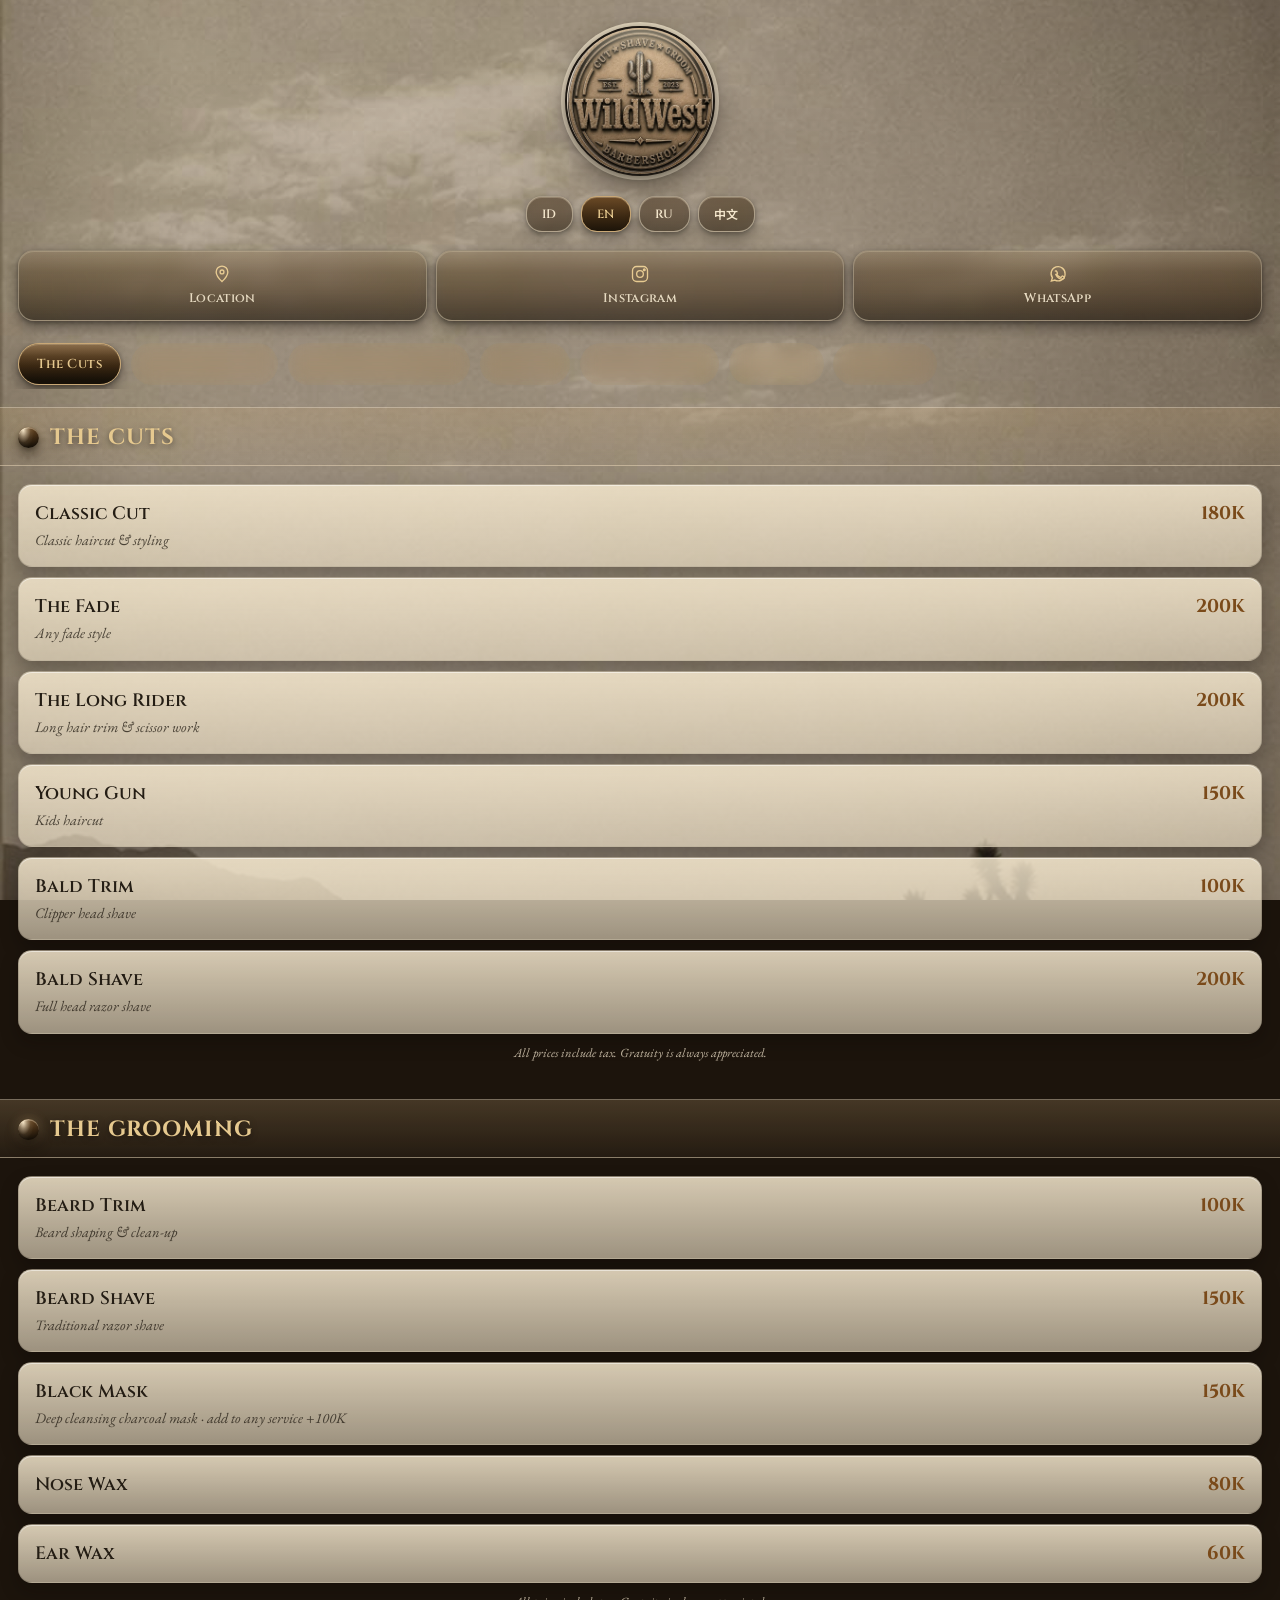
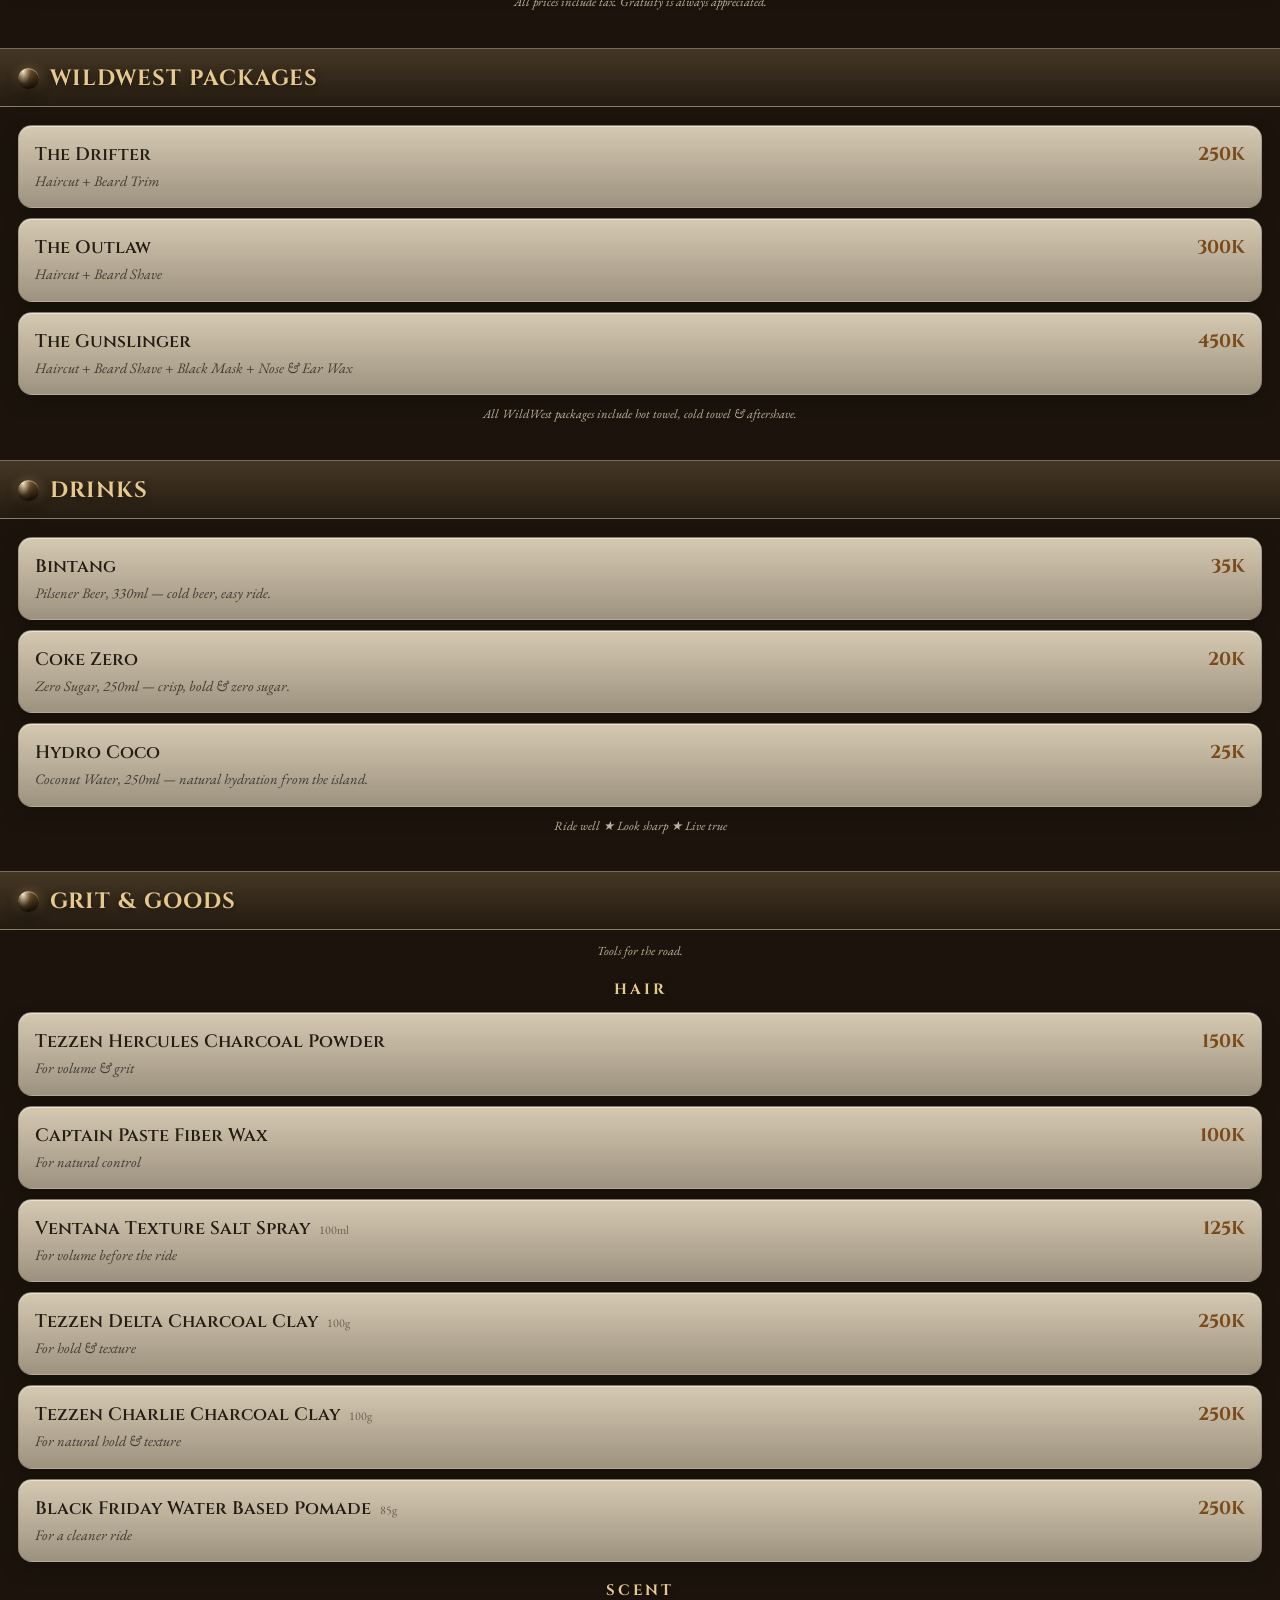
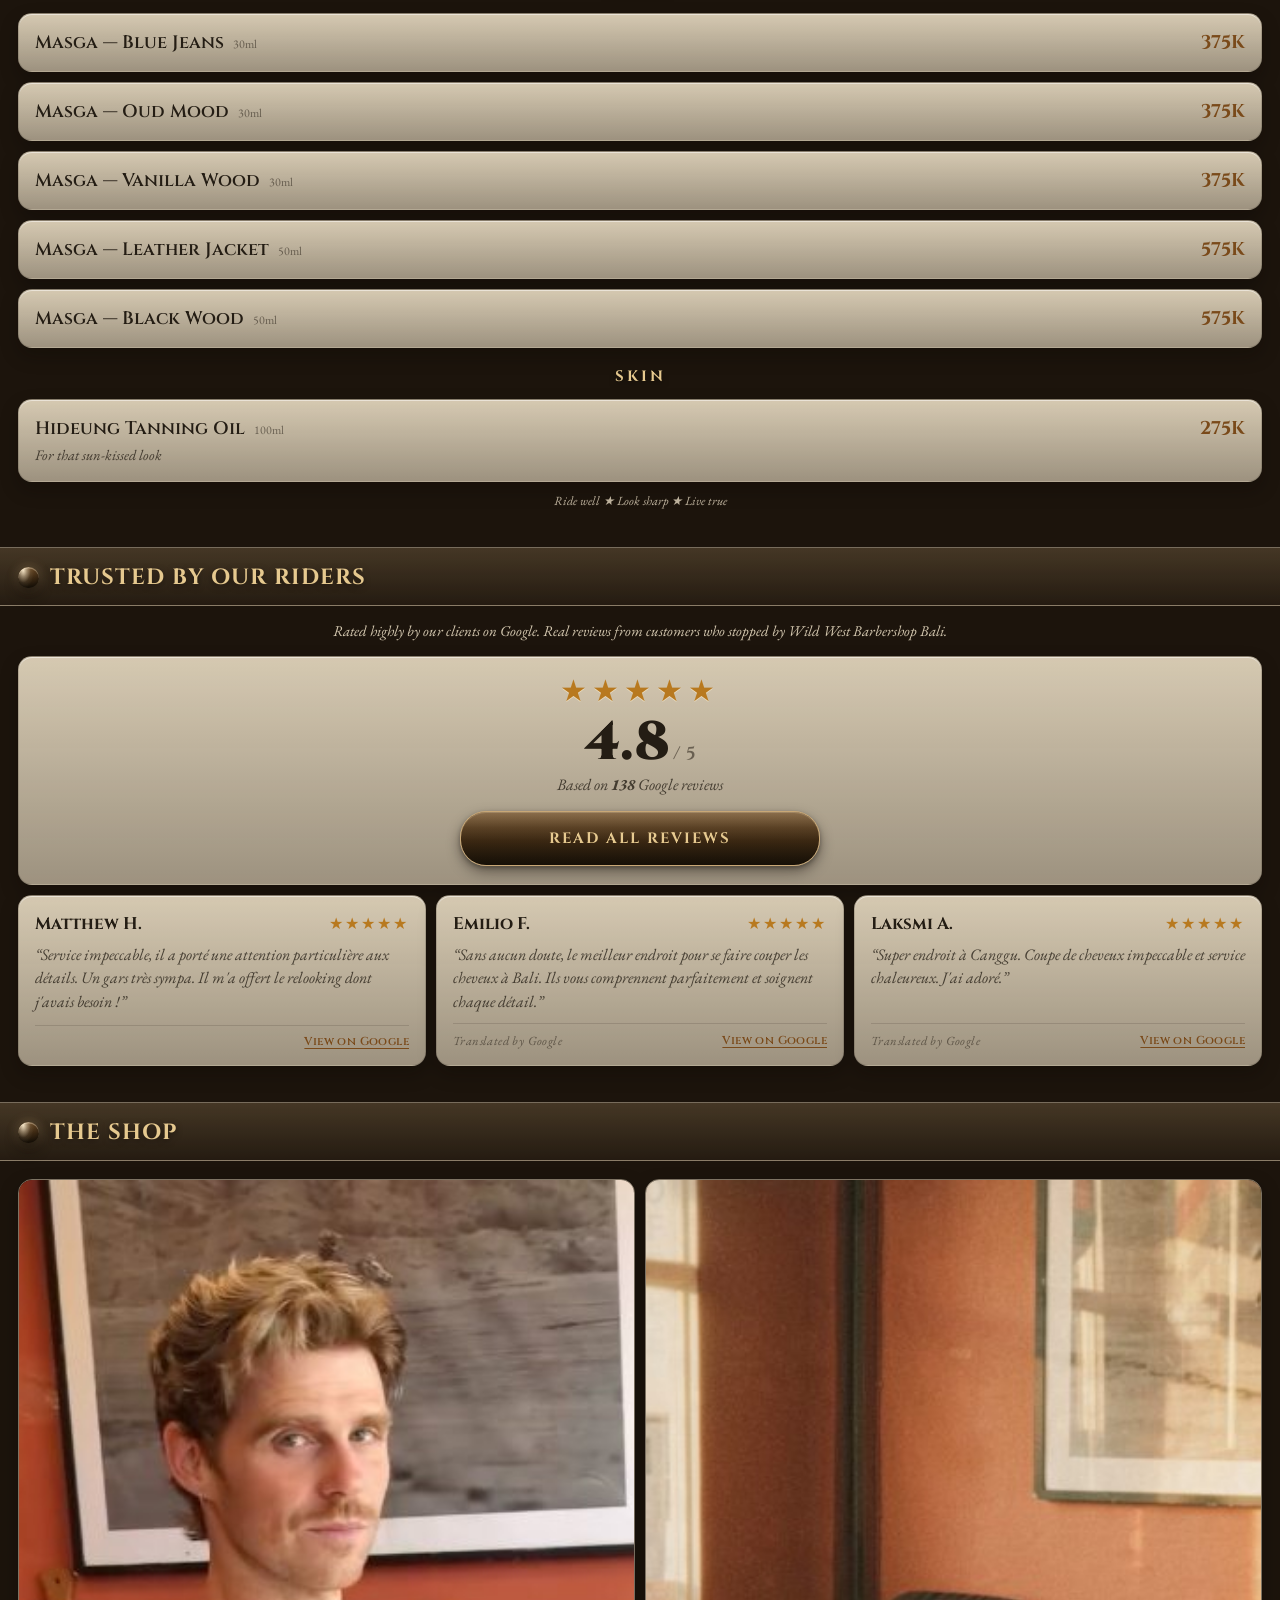
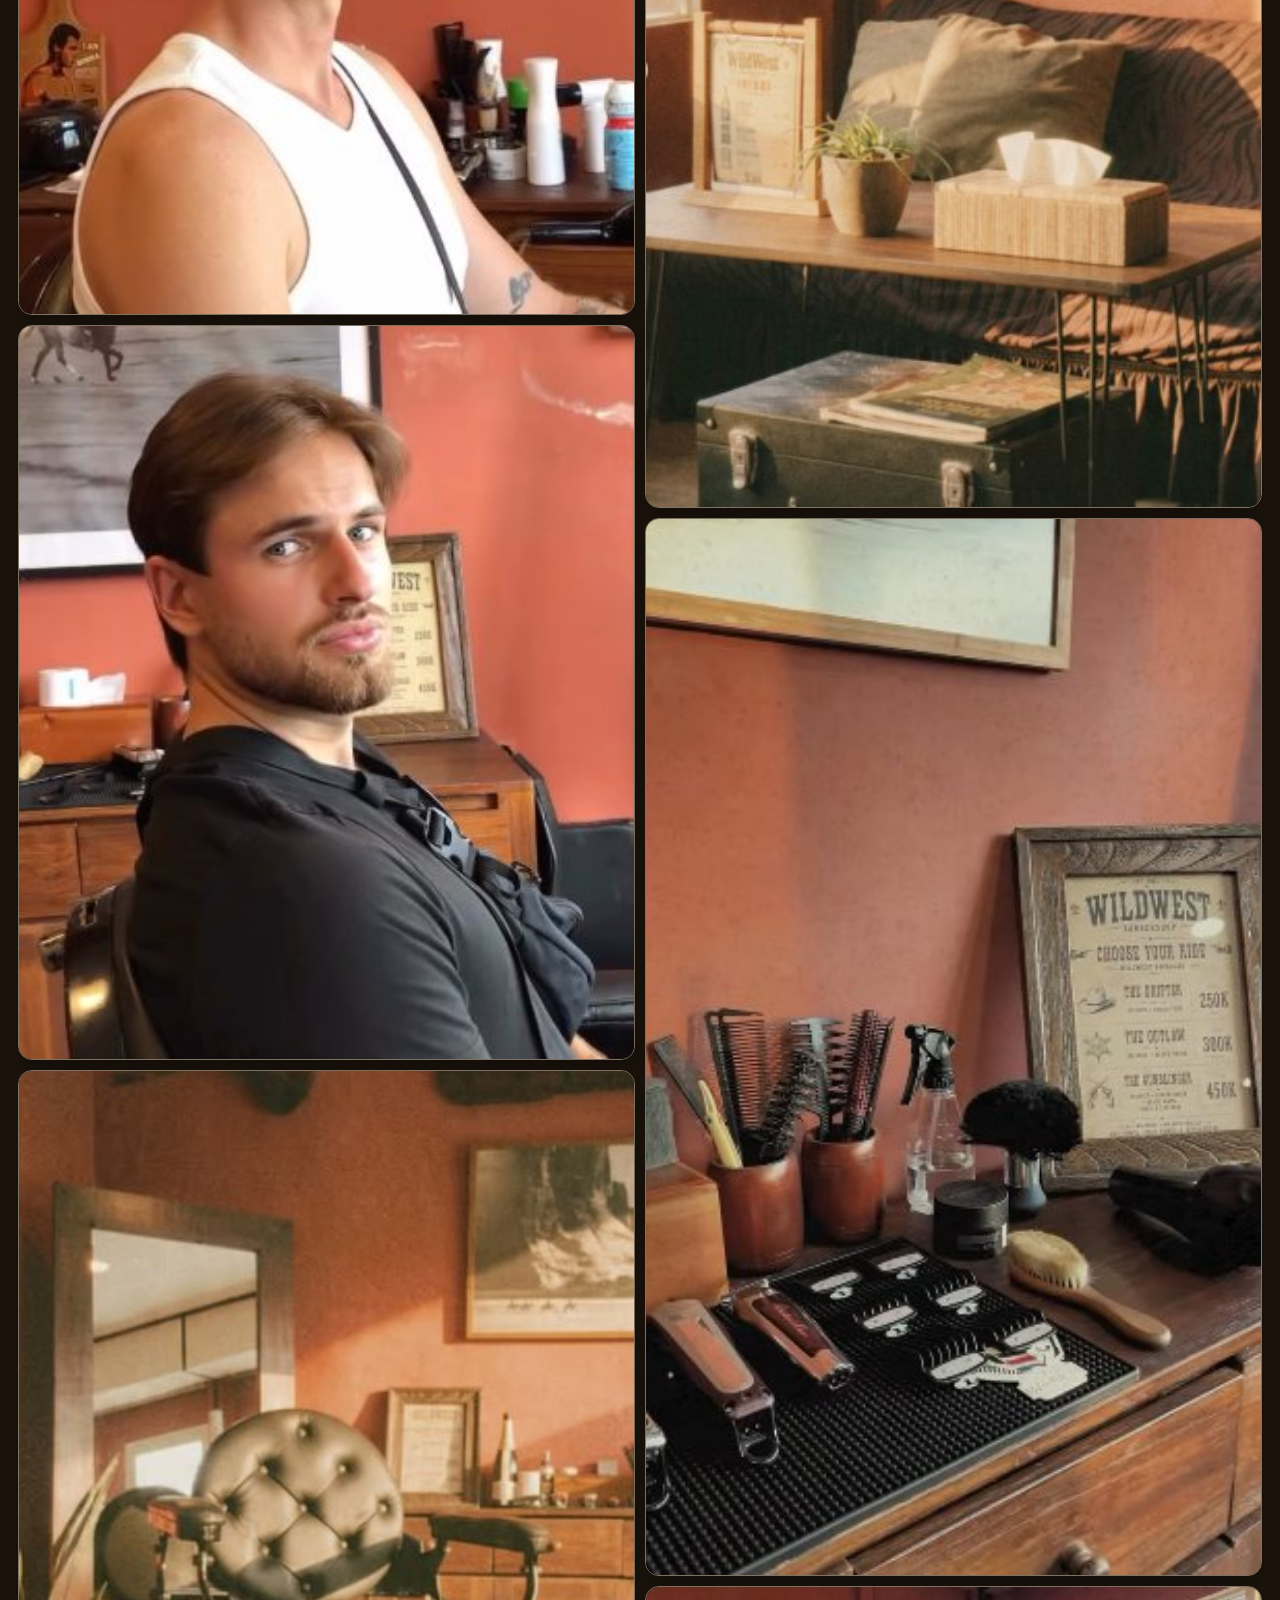
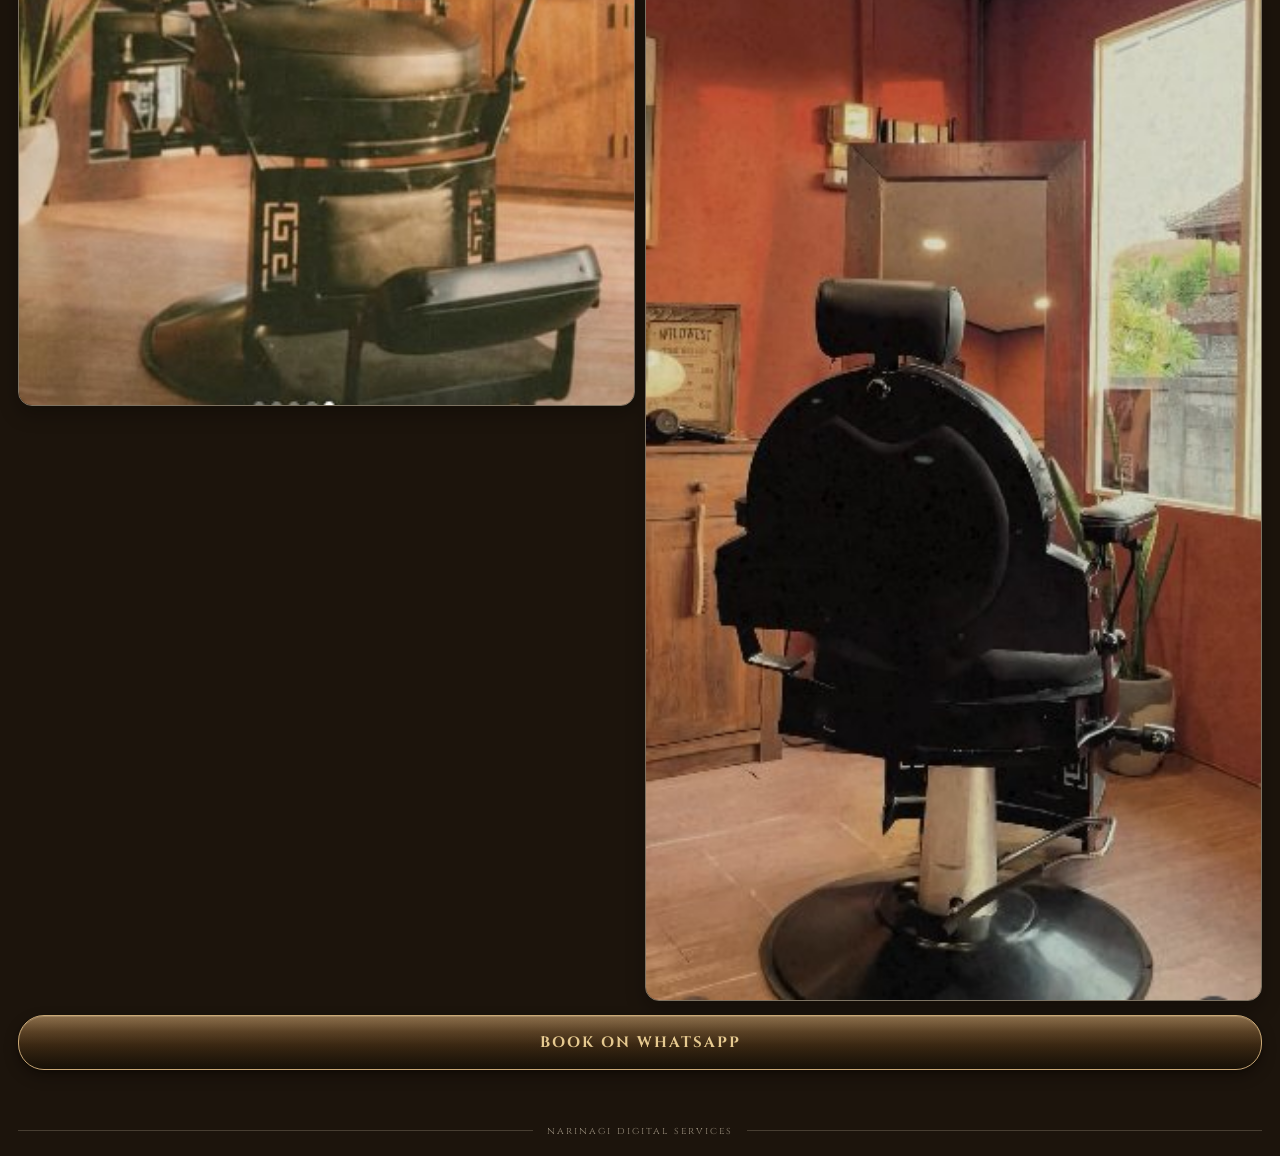
==== commit f5b82318: "Ajout de la section Google Reviews (Trusted by Our Riders) Note 4,8 / 138 avis, bouton vers la fiche" ====
--- a/index.html
+++ b/index.html
@@ -69,6 +69,7 @@
 <button class="tab btn3d" data-target="panel-packages"><span data-i18n="id">Paket WildWest</span><span data-i18n="en">WildWest Packages</span><span data-i18n="ru">Пакеты WildWest</span><span data-i18n="zh">WildWest 套餐</span></button>
 <button class="tab btn3d" data-target="panel-drinks"><span data-i18n="id">Minuman</span><span data-i18n="en">Drinks</span><span data-i18n="ru">Напитки</span><span data-i18n="zh">饮品</span></button>
 <button class="tab btn3d" data-target="panel-goods">Grit &amp; Goods</button>
+<button class="tab btn3d" data-target="panel-reviews"><span data-i18n="id">Ulasan</span><span data-i18n="en">Reviews</span><span data-i18n="ru">Отзывы</span><span data-i18n="zh">评价</span></button>
 <button class="tab btn3d" data-target="panel-gallery"><span data-i18n="id">Galeri</span><span data-i18n="en">The Shop</span><span data-i18n="ru">Галерея</span><span data-i18n="zh">图库</span></button>
 
       </div>
@@ -226,6 +227,28 @@
           <div class="cat-note"><span data-i18n="id">Berkendara baik ★ Tampil tajam ★ Hidup jujur</span><span data-i18n="en">Ride well ★ Look sharp ★ Live true</span><span data-i18n="ru">Езди достойно ★ Выгляди на уровне ★ Живи честно</span><span data-i18n="zh">策马前行 ★ 型格出众 ★ 真实生活</span></div>
         </div>
 
+        <div class="panel" id="panel-reviews">
+          <div class="panel-title"><span class="panel-mark"></span><span class="panel-title-text"><span data-i18n="id">Dipercaya Para Rider Kami</span><span data-i18n="en">Trusted by Our Riders</span><span data-i18n="ru">Нам доверяют наши райдеры</span><span data-i18n="zh">深受我们车手信赖</span></span></div>
+          <p class="reviews-sub"><span data-i18n="id">Dinilai tinggi oleh klien kami di Google. Ulasan asli dari pelanggan yang mampir ke Wild West Barbershop Bali.</span><span data-i18n="en">Rated highly by our clients on Google. Real reviews from customers who stopped by Wild West Barbershop Bali.</span><span data-i18n="ru">Высоко оценён клиентами в Google. Настоящие отзывы гостей Wild West Barbershop Bali.</span><span data-i18n="zh">在 Google 上深受顾客好评。以下是光顾巴厘岛 Wild West Barbershop 的真实顾客评价。</span></p>
+          <div class="rating-card item">
+            <div class="rating-stars" aria-hidden="true">★★★★★</div>
+            <div class="rating-num"><span class="js-rating"></span><small>/ 5</small></div>
+            <div class="rating-count"><span data-i18n="id">Berdasarkan <b class="js-count"></b> ulasan Google</span><span data-i18n="en">Based on <b class="js-count"></b> Google reviews</span><span data-i18n="ru">На основе <b class="js-count"></b> отзывов Google</span><span data-i18n="zh">基于 <b class="js-count"></b> 条 Google 评价</span></div>
+            <a class="book-cta btn3d js-maps" href="#" target="_blank" rel="noopener"><span data-i18n="id">Baca semua ulasan</span><span data-i18n="en">Read all reviews</span><span data-i18n="ru">Читать все отзывы</span><span data-i18n="zh">查看全部评价</span></a>
+          </div>
+          <div class="review-list"></div>
+          <template id="review-template">
+            <div class="item review-card">
+              <div class="review-head"><span class="review-name"></span><span class="review-stars" aria-label="5 stars"></span></div>
+              <div class="review-text"></div>
+              <div class="review-foot">
+                <span class="review-meta"><span class="review-date"></span><span class="review-translated"><span data-i18n="id">Diterjemahkan oleh Google</span><span data-i18n="en">Translated by Google</span><span data-i18n="ru">Переведено Google</span><span data-i18n="zh">由 Google 翻译</span></span></span>
+                <a class="review-link js-link" href="#" target="_blank" rel="noopener"><span data-i18n="id">Lihat di Google</span><span data-i18n="en">View on Google</span><span data-i18n="ru">Смотреть в Google</span><span data-i18n="zh">在 Google 上查看</span></a>
+              </div>
+            </div>
+          </template>
+        </div>
+
         <div class="panel" id="panel-gallery">
           <div class="panel-title"><span class="panel-mark"></span><span class="panel-title-text"><span data-i18n="id">Galeri</span><span data-i18n="en">The Shop</span><span data-i18n="ru">Галерея</span><span data-i18n="zh">图库</span></span></div>
           <div class="gallery"><img src="images/client-1.jpg" alt="Wild West Barbershop Bali — Before and after: a fresh cut" loading="lazy"><img src="images/client-2.jpg" alt="Wild West Barbershop Bali — Beard trim and clean-up" loading="lazy"><img src="images/chair.jpg" alt="Wild West Barbershop Bali — Vintage barber chair" loading="lazy"><img src="images/lounge.jpg" alt="Wild West Barbershop Bali — Waiting lounge" loading="lazy"><img src="images/tools.jpg" alt="Wild West Barbershop Bali — Our tools" loading="lazy"><img src="images/chair-back.jpg" alt="Wild West Barbershop Bali — The chair by the window" loading="lazy"></div>
@@ -235,5 +258,7 @@
     <div class="foot"><div class="foot-text">narinagi digital services</div></div>
   </div>
 
+  <script src="js/reviews-data.js"></script>
+  <script src="js/reviews.js"></script>
   <script src="js/main.js"></script>
 </body></html>
--- a/css/style.css
+++ b/css/style.css
@@ -208,3 +208,28 @@
   .sub-title { text-align:center; margin:18px 0 12px; font-weight:700; font-size:15px; letter-spacing:3px;
     text-transform:uppercase; color:var(--gold-bright); text-shadow:0 2px 6px rgba(10,6,2,0.5); }
   .item-size { font-family:'EB Garamond',Georgia,serif; font-weight:400; font-size:12px; color:var(--ink-faint); margin-left:4px; }
+
+  /* ---------- Google reviews ---------- */
+  .reviews-sub { margin:-4px 2px 14px; text-align:center; font-family:'EB Garamond',Georgia,serif; font-style:italic;
+    font-size:15px; line-height:1.45; color:rgba(244,231,205,0.85); }
+  .rating-card { text-align:center; padding:20px 16px 18px; }
+  .rating-stars { font-size:30px; letter-spacing:5px; color:#b8791f; text-shadow:0 1px 0 rgba(255,240,210,0.6); line-height:1; }
+  .rating-num { font-size:54px; font-weight:900; line-height:1.1; margin-top:6px; color:var(--ink); font-variant-numeric:tabular-nums; }
+  .rating-num small { font-size:18px; font-weight:600; color:var(--ink-faint); margin-left:4px; }
+  .rating-count { margin-top:2px; font-family:'EB Garamond',Georgia,serif; font-style:italic; font-size:16px; color:var(--ink-soft); }
+  .rating-card .book-cta { margin:16px auto 0; max-width:360px; }
+  .review-list { display:grid; grid-template-columns:1fr; gap:10px; }
+  .review-card { margin-bottom:0; display:flex; flex-direction:column; }
+  .review-head { display:flex; justify-content:space-between; align-items:baseline; gap:10px; }
+  .review-name { font-size:17px; font-weight:700; color:var(--ink); }
+  .review-stars { color:#b8791f; letter-spacing:2px; font-size:16px; flex:none; }
+  .review-text { margin-top:8px; font-family:'EB Garamond',Georgia,serif; font-style:italic; font-size:16px; line-height:1.45;
+    color:var(--ink-soft); overflow-wrap:anywhere; flex:1; }
+  .review-foot { margin-top:10px; padding-top:8px; border-top:1px solid rgba(36,29,20,0.15); display:flex;
+    justify-content:space-between; align-items:center; gap:10px; font-size:11.5px; letter-spacing:0.4px; }
+  .review-meta { color:var(--ink-faint); font-family:'EB Garamond',Georgia,serif; font-style:italic; font-size:12.5px; }
+  .review-date + .review-translated::before { content:" · "; }
+  .review-link { color:#7a4a1a; font-weight:600; text-decoration:underline; text-underline-offset:3px; white-space:nowrap; }
+  @media (min-width:760px) {
+    .review-list { grid-template-columns:repeat(3,1fr); }
+  }
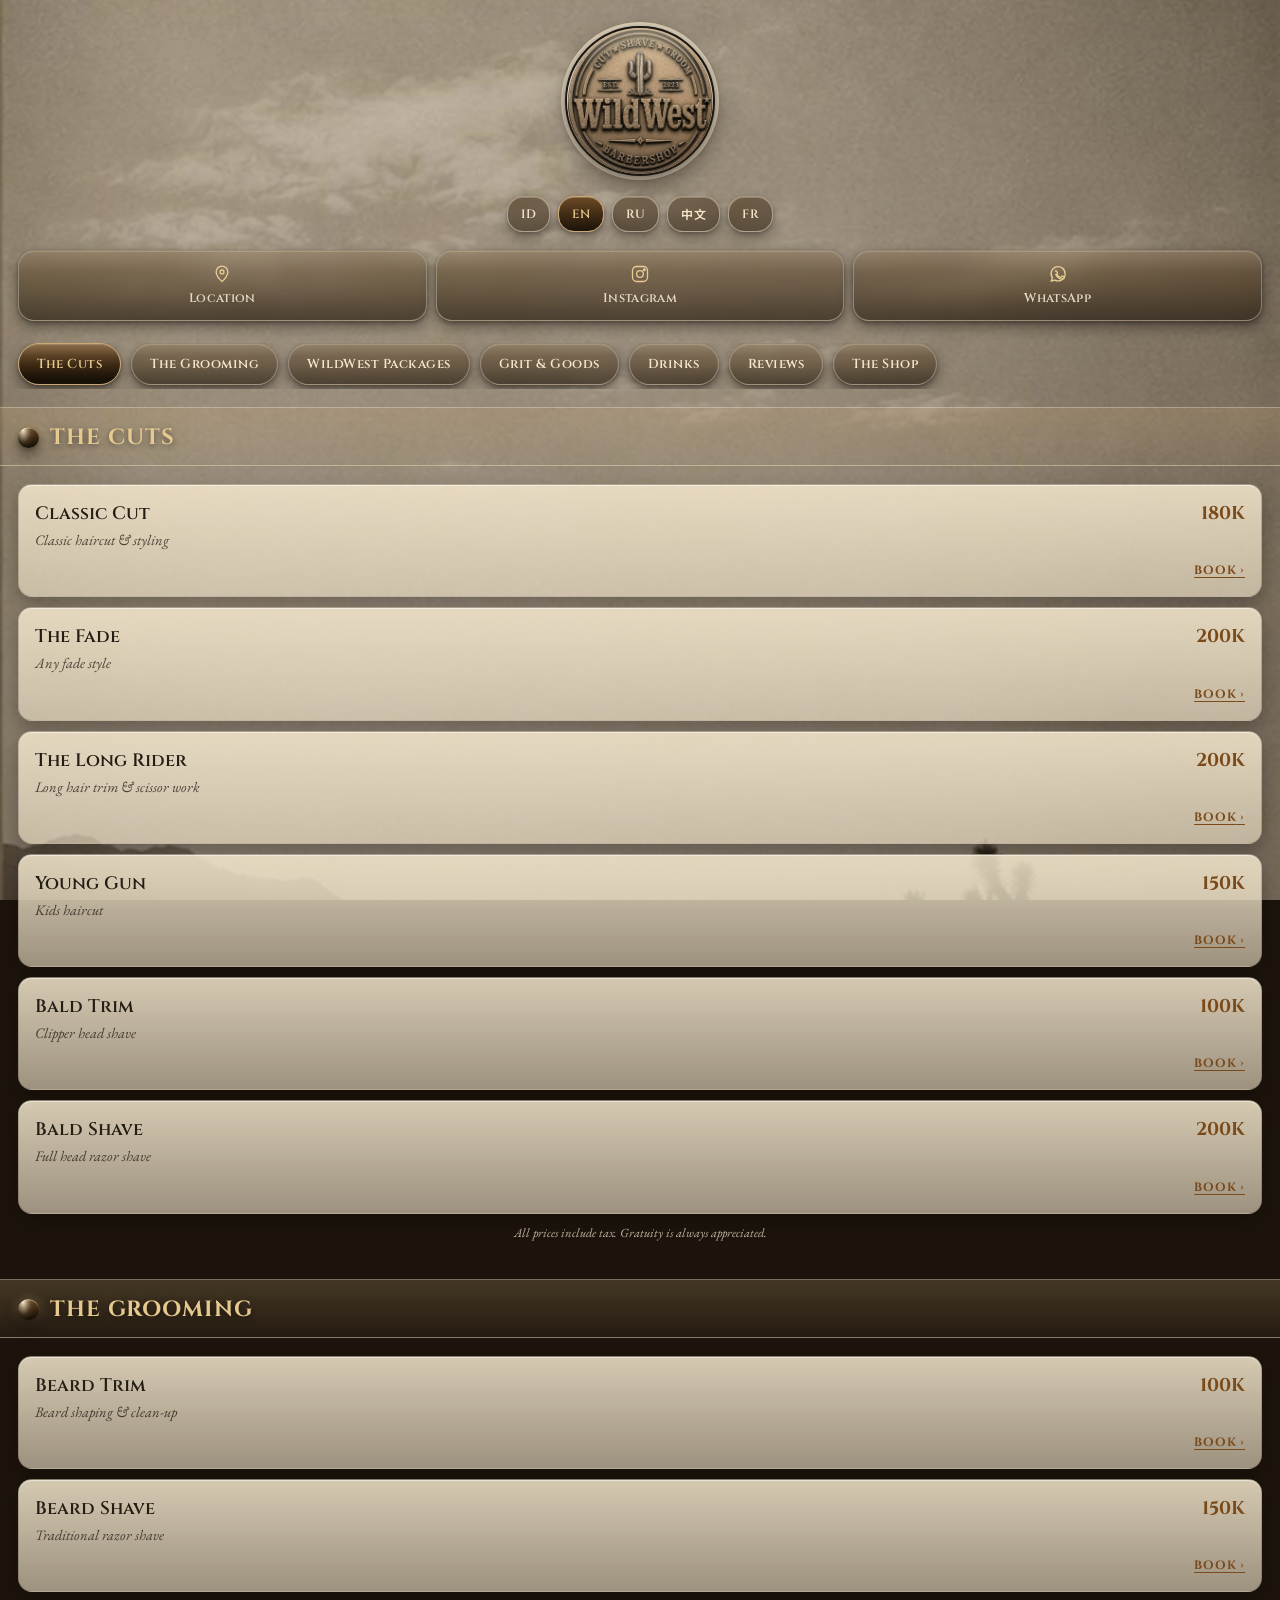
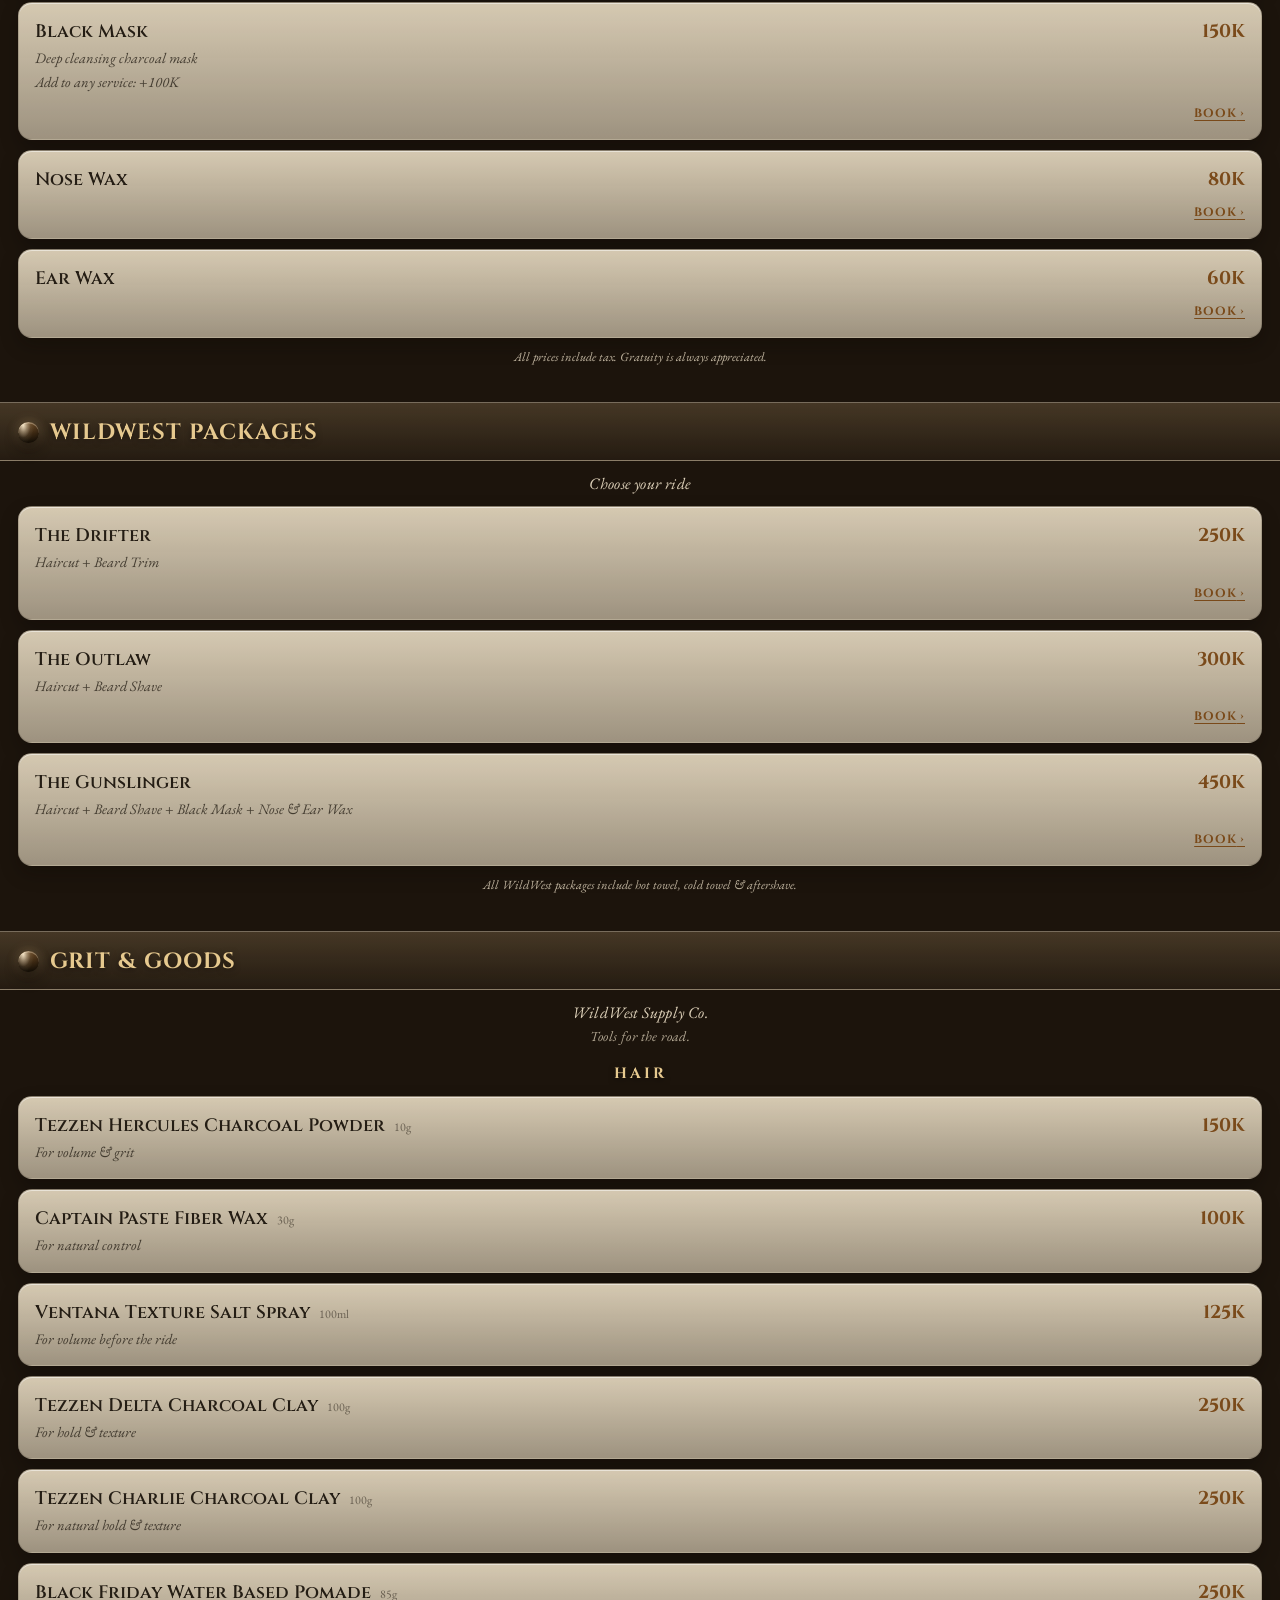
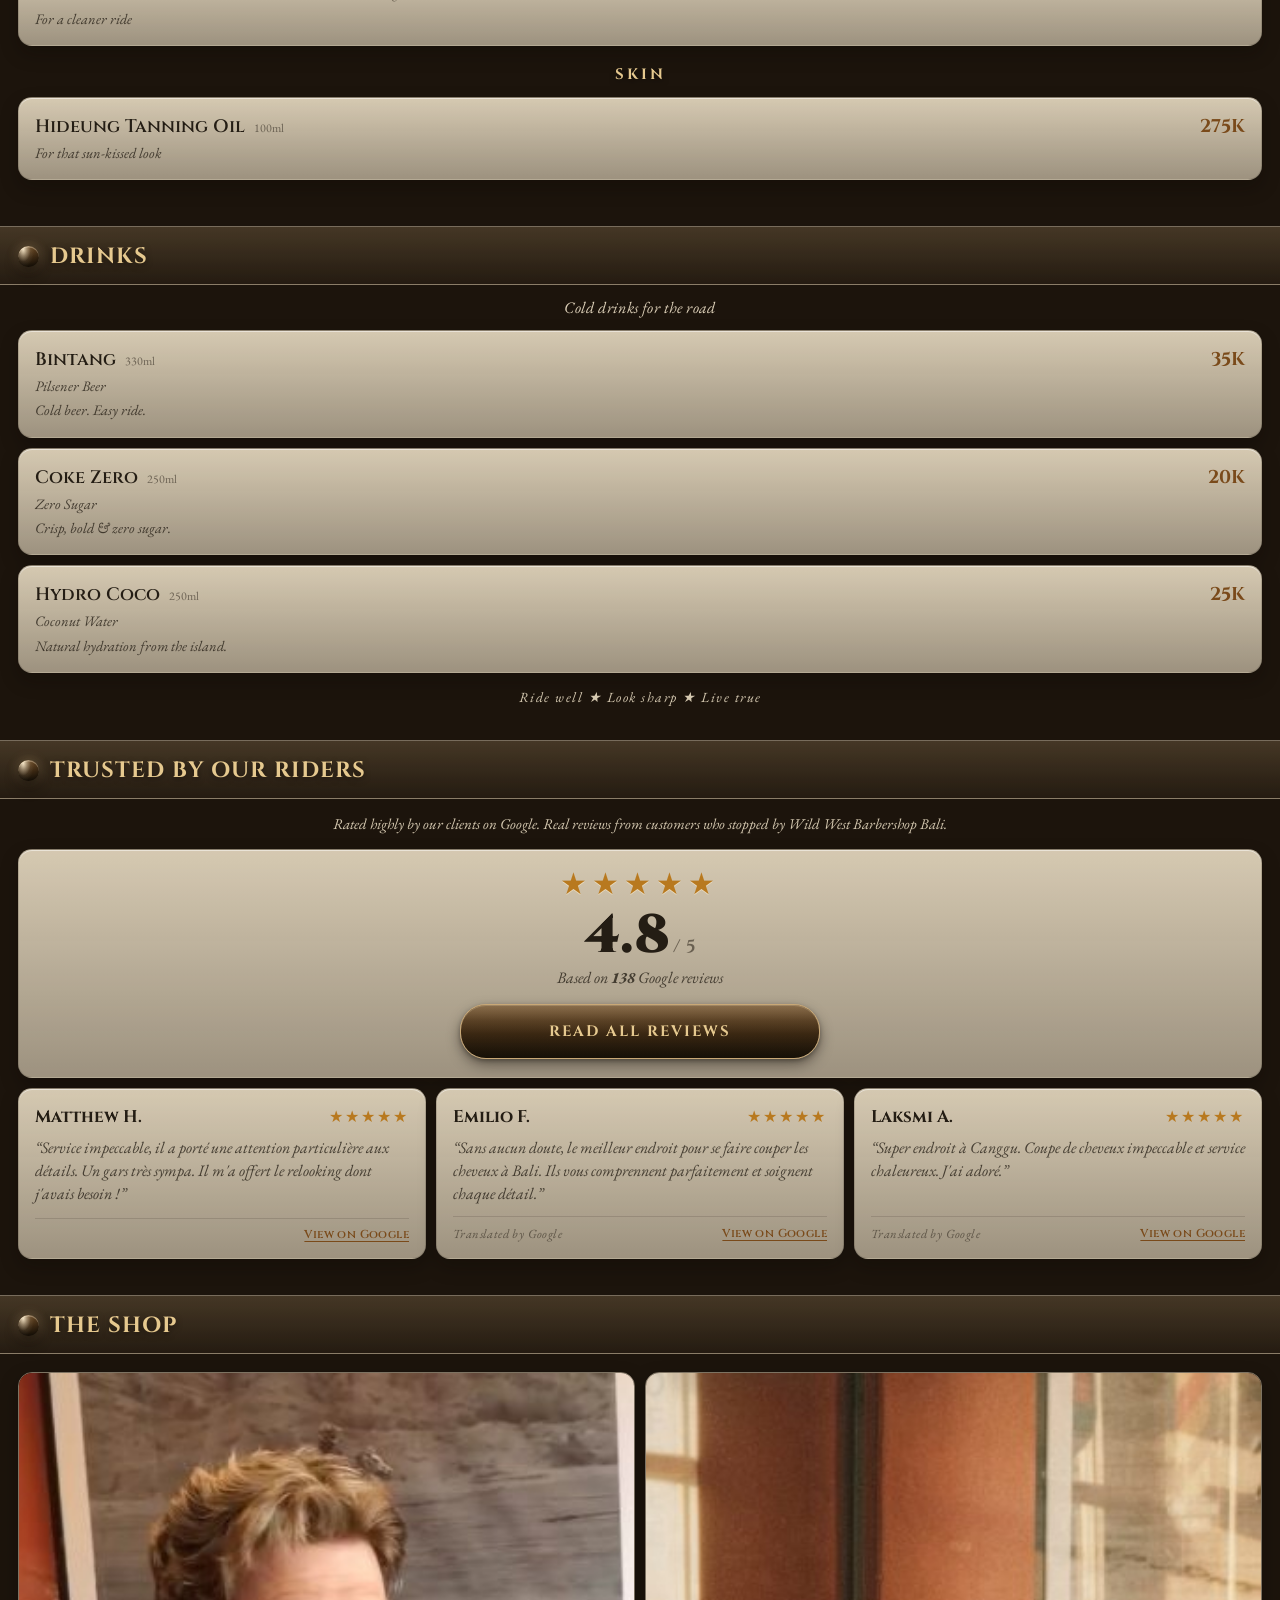
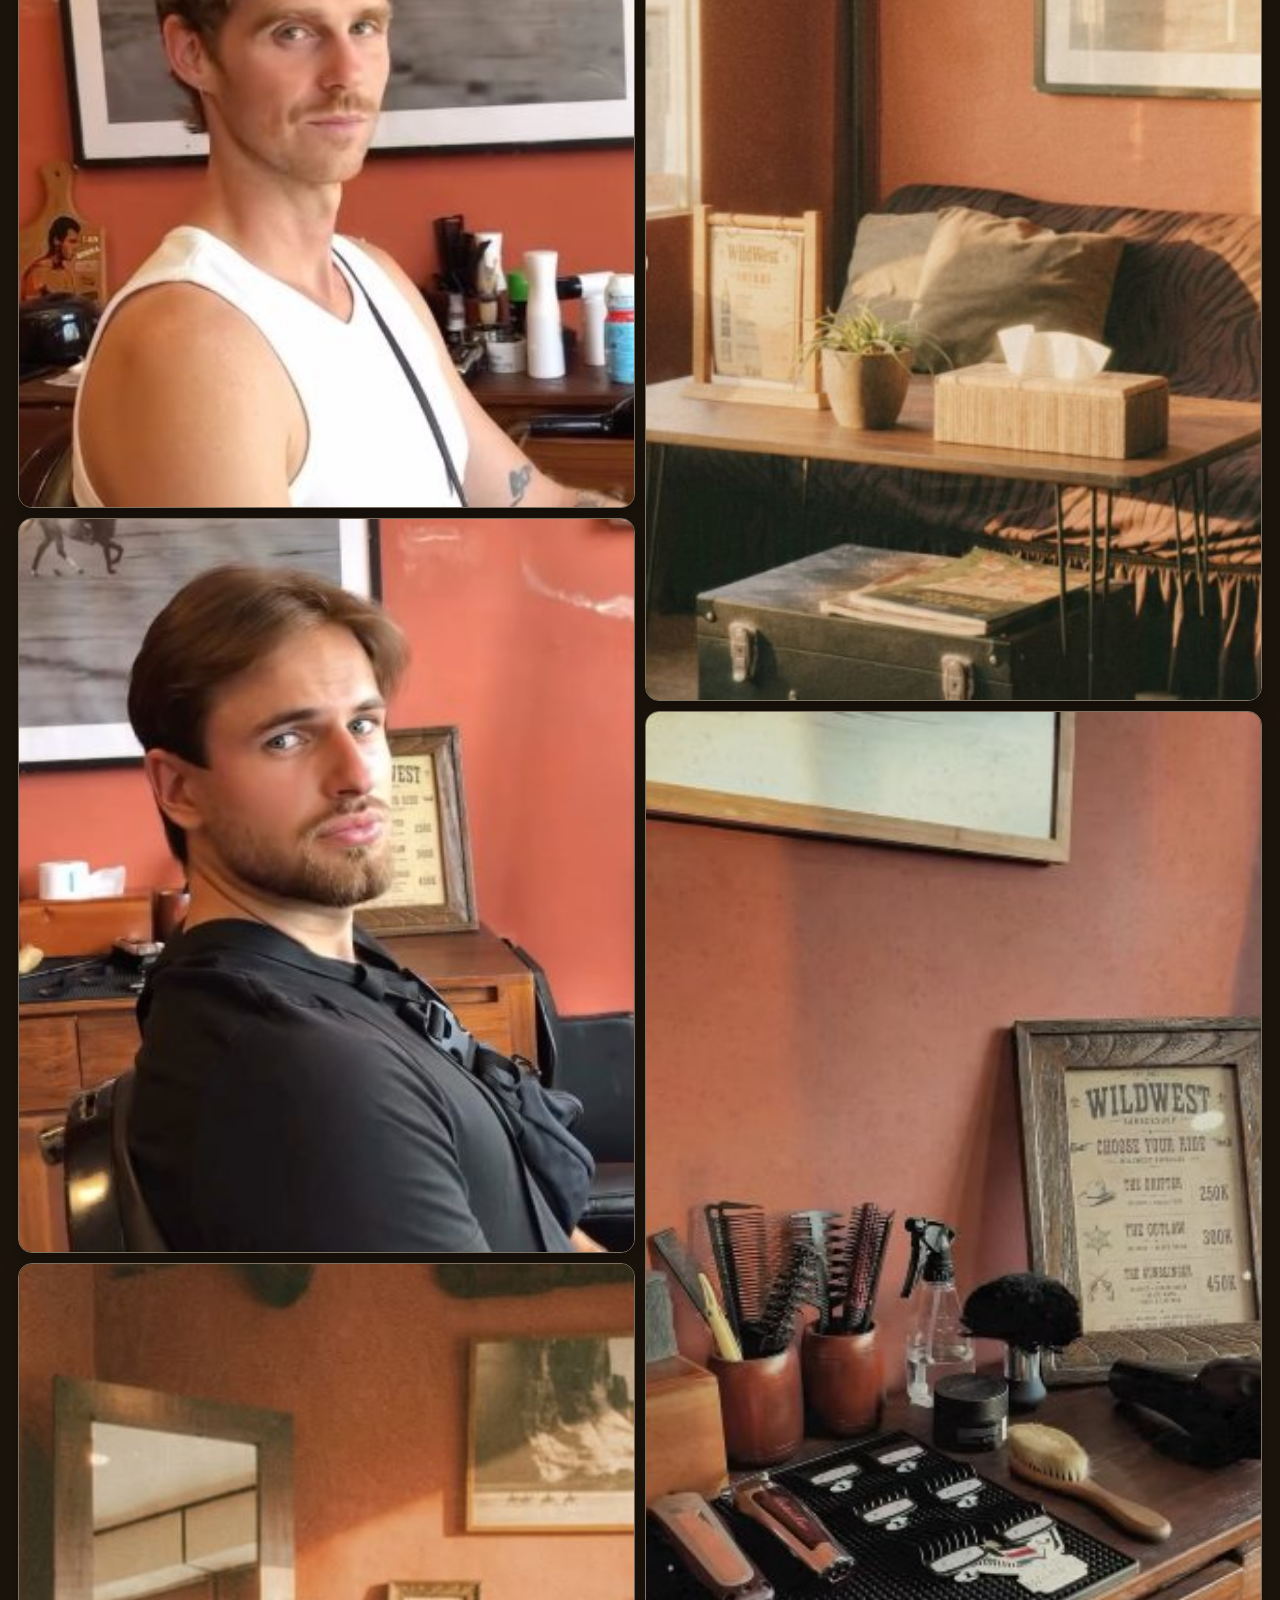
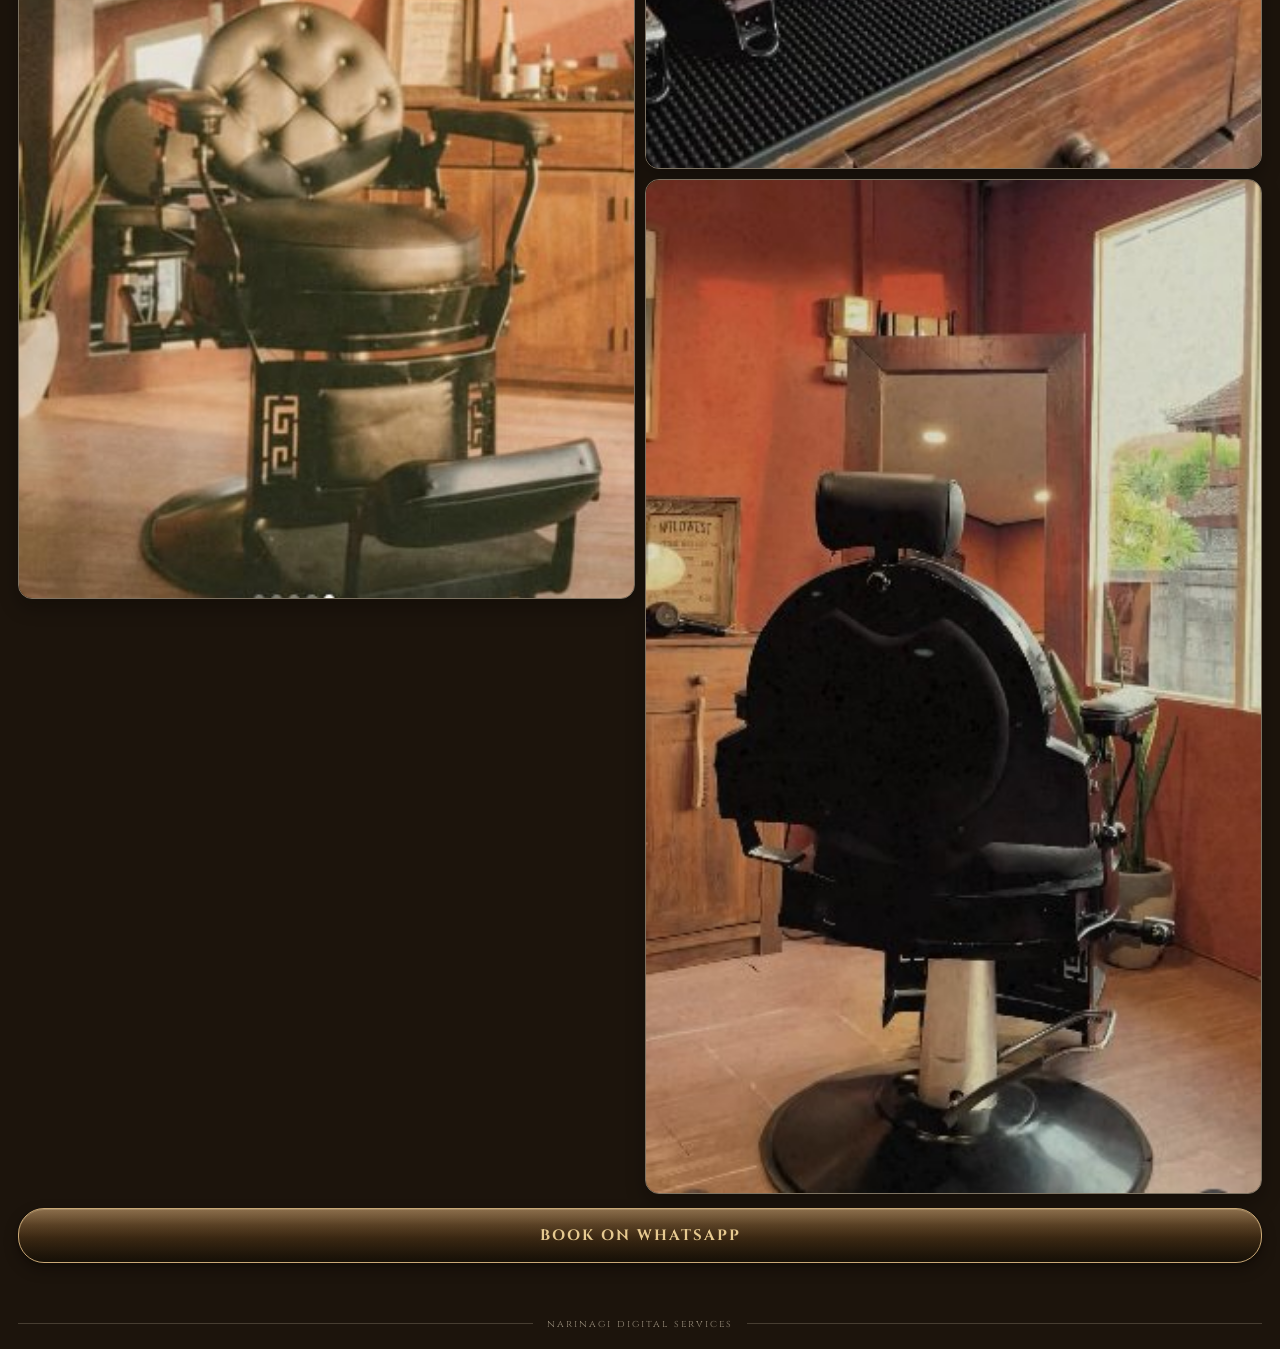
==== commit e2766333: "Menus officiels, 5e langue (français), réservation WhatsApp par prestation - Suppression de la catég" ====
--- a/index.html
+++ b/index.html
@@ -22,7 +22,7 @@
         </div>
       </div>
       <div class="splash-hint-zone">
-        <div class="splash-hint btn3d"><span data-i18n="id">KETUK UNTUK LIHAT MENU</span><span data-i18n="en">TAP TO VIEW MENU</span><span data-i18n="ru">НАЖМИТЕ, ЧТОБЫ ОТКРЫТЬ МЕНЮ</span><span data-i18n="zh">点击查看菜单</span></div>
+        <div class="splash-hint btn3d" data-t="splashHint"></div>
       </div>
       <div class="splash-credit">narinagi digital services</div>
     </div>
@@ -40,225 +40,75 @@
       </div>
     </div>
 
-    <div class="lang-switch">
-<button class="lang-btn" data-lang="id">ID</button>
-<button class="lang-btn active" data-lang="en">EN</button>
-<button class="lang-btn" data-lang="ru">RU</button>
-<button class="lang-btn" data-lang="zh">中文</button>
+    <div class="lang-switch" role="group" aria-label="Language">
+      <button class="lang-btn" data-lang="id" lang="id">ID</button>
+      <button class="lang-btn active" data-lang="en" lang="en">EN</button>
+      <button class="lang-btn" data-lang="ru" lang="ru">RU</button>
+      <button class="lang-btn" data-lang="zh" lang="zh-Hans">中文</button>
+      <button class="lang-btn" data-lang="fr" lang="fr">FR</button>
     </div>
 
     <div class="quick-links">
       <a class="btn3d" href="https://maps.app.goo.gl/5sfg58Nj1jkyGAoL7" target="_blank" rel="noopener">
         <svg viewBox="0 0 24 24"><path d="M12 21s-7-6.5-7-11.5A7 7 0 0 1 19 9.5C19 14.5 12 21 12 21z"/><circle cx="12" cy="9.5" r="2.3"/></svg>
-        <span><span data-i18n="id">Lokasi</span><span data-i18n="en">Location</span><span data-i18n="ru">Локация</span><span data-i18n="zh">位置</span></span>
+        <span data-t="linkLocation"></span>
       </a>
       <a class="btn3d" href="https://www.instagram.com/wildwestbarbershopbali/" target="_blank" rel="noopener">
         <svg viewBox="0 0 24 24"><rect x="3" y="3" width="18" height="18" rx="5"/><circle cx="12" cy="12" r="4"/><circle cx="17.2" cy="6.8" r="1"/></svg>
-        <span><span data-i18n="id">Instagram</span><span data-i18n="en">Instagram</span><span data-i18n="ru">Instagram</span><span data-i18n="zh">Instagram</span></span>
+        <span data-t="linkInstagram"></span>
       </a>
-      <a class="btn3d" href="https://wa.me/6282144834392?text=Hi%20Wild%20West%20Barbershop%2C%20I%27d%20like%20to%20book%20an%20appointment." target="_blank" rel="noopener">
+      <a class="btn3d" data-wa href="https://wa.me/6282144834392" target="_blank" rel="noopener">
         <svg viewBox="0 0 24 24"><path d="M20.5 11.9a8.4 8.4 0 0 1-12.3 7.4L4 20.5l1.3-4a8.4 8.4 0 1 1 15.2-4.6z"/><path d="M8.5 8.9c.2-.5.5-.5.8-.5h.6c.2 0 .4 0 .6.5s.7 1.7.8 1.8.1.3 0 .5-.2.3-.4.5-.4.4-.2.7c.2.3.9 1.4 1.9 2.2 1.3 1 2.3 1.3 2.6 1.4s.5 0 .7-.2.8-.9 1-1.2.5-.2.8-.1l1.6.8c.2.1.4.2.4.4s0 1-.4 1.4-1.5 1.2-2.9 1.1-3.9-1.1-5.3-2.8-2-3.3-2.1-3.5"/></svg>
-        <span><span data-i18n="id">WhatsApp</span><span data-i18n="en">WhatsApp</span><span data-i18n="ru">WhatsApp</span><span data-i18n="zh">WhatsApp</span></span>
+        <span data-t="linkWhatsApp"></span>
       </a>
     </div>
 
     <div class="tabs-wrap" id="tabs-wrap">
-      <div class="tabs-scroll">
-<button class="tab btn3d active" data-target="panel-cuts"><span data-i18n="id">Potongan Rambut</span><span data-i18n="en">The Cuts</span><span data-i18n="ru">Стрижки</span><span data-i18n="zh">剪发</span></button>
-<button class="tab btn3d" data-target="panel-grooming"><span data-i18n="id">Perawatan</span><span data-i18n="en">The Grooming</span><span data-i18n="ru">Уход</span><span data-i18n="zh">护理</span></button>
-<button class="tab btn3d" data-target="panel-packages"><span data-i18n="id">Paket WildWest</span><span data-i18n="en">WildWest Packages</span><span data-i18n="ru">Пакеты WildWest</span><span data-i18n="zh">WildWest 套餐</span></button>
-<button class="tab btn3d" data-target="panel-drinks"><span data-i18n="id">Minuman</span><span data-i18n="en">Drinks</span><span data-i18n="ru">Напитки</span><span data-i18n="zh">饮品</span></button>
-<button class="tab btn3d" data-target="panel-goods">Grit &amp; Goods</button>
-<button class="tab btn3d" data-target="panel-reviews"><span data-i18n="id">Ulasan</span><span data-i18n="en">Reviews</span><span data-i18n="ru">Отзывы</span><span data-i18n="zh">评价</span></button>
-<button class="tab btn3d" data-target="panel-gallery"><span data-i18n="id">Galeri</span><span data-i18n="en">The Shop</span><span data-i18n="ru">Галерея</span><span data-i18n="zh">图库</span></button>
-
-      </div>
+      <div class="tabs-scroll" id="tabs-scroll"></div>
     </div>
 
+    <noscript><p class="reviews-sub">Please enable JavaScript to view the menu.</p></noscript>
 
-        <div class="panel" id="panel-cuts">
-          <div class="panel-title"><span class="panel-mark"></span><span class="panel-title-text"><span data-i18n="id">Potongan Rambut</span><span data-i18n="en">The Cuts</span><span data-i18n="ru">Стрижки</span><span data-i18n="zh">剪发</span></span></div>
-          
-            <div class="item">
-              <div class="item-row">
-                <div class="item-name"><span data-i18n="id">Potongan Klasik</span><span data-i18n="en">Classic Cut</span><span data-i18n="ru">Классическая стрижка</span><span data-i18n="zh">经典理发</span></div>
-                <div class="item-price">180K</div>
-              </div>
-              <div class="item-desc"><span data-i18n="id">Potongan rambut & styling klasik</span><span data-i18n="en">Classic haircut & styling</span><span data-i18n="ru">Классическая стрижка и укладка</span><span data-i18n="zh">经典发型剪裁与造型</span></div>
-            </div>
-            <div class="item">
-              <div class="item-row">
-                <div class="item-name"><span data-i18n="id">The Fade</span><span data-i18n="en">The Fade</span><span data-i18n="ru">Фейд</span><span data-i18n="zh">渐变剪</span></div>
-                <div class="item-price">200K</div>
-              </div>
-              <div class="item-desc"><span data-i18n="id">Gaya fade apa saja</span><span data-i18n="en">Any fade style</span><span data-i18n="ru">Любой стиль фейда</span><span data-i18n="zh">任意渐变发型</span></div>
-            </div>
-            <div class="item">
-              <div class="item-row">
-                <div class="item-name"><span data-i18n="id">The Long Rider</span><span data-i18n="en">The Long Rider</span><span data-i18n="ru">Лонг Райдер</span><span data-i18n="zh">长骑手</span></div>
-                <div class="item-price">200K</div>
-              </div>
-              <div class="item-desc"><span data-i18n="id">Rapikan rambut panjang & teknik gunting</span><span data-i18n="en">Long hair trim & scissor work</span><span data-i18n="ru">Стрижка длинных волос ножницами</span><span data-i18n="zh">长发修剪与剪刀工艺</span></div>
-            </div>
-            <div class="item">
-              <div class="item-row">
-                <div class="item-name"><span data-i18n="id">Young Gun</span><span data-i18n="en">Young Gun</span><span data-i18n="ru">Янг Ган</span><span data-i18n="zh">小枪手</span></div>
-                <div class="item-price">150K</div>
-              </div>
-              <div class="item-desc"><span data-i18n="id">Potongan rambut anak</span><span data-i18n="en">Kids haircut</span><span data-i18n="ru">Детская стрижка</span><span data-i18n="zh">儿童理发</span></div>
-            </div>
-            <div class="item">
-              <div class="item-row">
-                <div class="item-name"><span data-i18n="id">Bald Trim</span><span data-i18n="en">Bald Trim</span><span data-i18n="ru">Бритьё машинкой</span><span data-i18n="zh">推剪光头</span></div>
-                <div class="item-price">100K</div>
-              </div>
-              <div class="item-desc"><span data-i18n="id">Cukur kepala dengan clipper</span><span data-i18n="en">Clipper head shave</span><span data-i18n="ru">Бритьё головы машинкой</span><span data-i18n="zh">电推剪剃头</span></div>
-            </div>
-            <div class="item">
-              <div class="item-row">
-                <div class="item-name"><span data-i18n="id">Bald Shave</span><span data-i18n="en">Bald Shave</span><span data-i18n="ru">Бритьё головы бритвой</span><span data-i18n="zh">剃刀光头</span></div>
-                <div class="item-price">200K</div>
-              </div>
-              <div class="item-desc"><span data-i18n="id">Cukur kepala penuh dengan pisau cukur</span><span data-i18n="en">Full head razor shave</span><span data-i18n="ru">Полное бритьё головы опасной бритвой</span><span data-i18n="zh">全头剃刀刮剃</span></div>
-            </div>
-          <div class="cat-note"><span data-i18n="id">Semua harga sudah termasuk pajak. Tip selalu diapresiasi.</span><span data-i18n="en">All prices include tax. Gratuity is always appreciated.</span><span data-i18n="ru">Все цены указаны с учётом налога. Чаевые всегда приветствуются.</span><span data-i18n="zh">所有价格均含税。欢迎给予小费。</span></div>
+    <!-- Menus (Cuts, Grooming, Packages, Grit & Goods, Drinks) : générés par js/render.js depuis js/menu-data.js -->
+    <div id="menu-root"></div>
+
+    <!-- Avis Google : données dans js/reviews-data.js -->
+    <div class="panel" id="panel-reviews">
+      <div class="panel-title"><span class="panel-mark"></span><span class="panel-title-text" data-t="reviewsTitle"></span></div>
+      <p class="reviews-sub" data-t="reviewsSub"></p>
+      <div class="rating-card item">
+        <div class="rating-stars" aria-hidden="true">★★★★★</div>
+        <div class="rating-num"><span class="js-rating"></span><small>/ 5</small></div>
+        <div class="rating-count" data-t="reviewsBased"></div>
+        <a class="book-cta btn3d js-maps" href="#" target="_blank" rel="noopener" data-t="reviewsReadAll"></a>
+      </div>
+      <div class="review-list"></div>
+      <template id="review-template">
+        <div class="item review-card">
+          <div class="review-head"><span class="review-name"></span><span class="review-stars" aria-label="5 stars"></span></div>
+          <div class="review-text"></div>
+          <div class="review-foot">
+            <span class="review-meta"><span class="review-date"></span><span class="review-translated" data-t="reviewsTranslated"></span></span>
+            <a class="review-link" href="#" target="_blank" rel="noopener" data-t="reviewsView"></a>
+          </div>
         </div>
+      </template>
+    </div>
 
-        <div class="panel" id="panel-grooming">
-          <div class="panel-title"><span class="panel-mark"></span><span class="panel-title-text"><span data-i18n="id">Perawatan</span><span data-i18n="en">The Grooming</span><span data-i18n="ru">Уход</span><span data-i18n="zh">护理</span></span></div>
-          
-            <div class="item">
-              <div class="item-row">
-                <div class="item-name"><span data-i18n="id">Rapikan Jenggot</span><span data-i18n="en">Beard Trim</span><span data-i18n="ru">Оформление бороды</span><span data-i18n="zh">胡须修剪</span></div>
-                <div class="item-price">100K</div>
-              </div>
-              <div class="item-desc"><span data-i18n="id">Bentuk & rapikan jenggot</span><span data-i18n="en">Beard shaping & clean-up</span><span data-i18n="ru">Формирование и чистка бороды</span><span data-i18n="zh">胡须造型与清理</span></div>
-            </div>
-            <div class="item">
-              <div class="item-row">
-                <div class="item-name"><span data-i18n="id">Cukur Jenggot</span><span data-i18n="en">Beard Shave</span><span data-i18n="ru">Бритьё бороды</span><span data-i18n="zh">剃须</span></div>
-                <div class="item-price">150K</div>
-              </div>
-              <div class="item-desc"><span data-i18n="id">Cukur tradisional dengan pisau cukur</span><span data-i18n="en">Traditional razor shave</span><span data-i18n="ru">Традиционное бритьё опасной бритвой</span><span data-i18n="zh">传统剃刀刮胡</span></div>
-            </div>
-            <div class="item">
-              <div class="item-row">
-                <div class="item-name"><span data-i18n="id">Masker Hitam</span><span data-i18n="en">Black Mask</span><span data-i18n="ru">Чёрная маска</span><span data-i18n="zh">黑面膜</span></div>
-                <div class="item-price">150K</div>
-              </div>
-              <div class="item-desc"><span data-i18n="id">Masker arang pembersih mendalam · tambahkan ke layanan apa pun +100K</span><span data-i18n="en">Deep cleansing charcoal mask · add to any service +100K</span><span data-i18n="ru">Глубоко очищающая угольная маска · добавить к любой услуге +100K</span><span data-i18n="zh">深层清洁炭黑面膜 · 可加购任意服务 +100K</span></div>
-            </div>
-            <div class="item">
-              <div class="item-row">
-                <div class="item-name"><span data-i18n="id">Waxing Hidung</span><span data-i18n="en">Nose Wax</span><span data-i18n="ru">Восковая эпиляция носа</span><span data-i18n="zh">鼻毛脱蜡</span></div>
-                <div class="item-price">80K</div>
-              </div>
-              
-            </div>
-            <div class="item">
-              <div class="item-row">
-                <div class="item-name"><span data-i18n="id">Waxing Telinga</span><span data-i18n="en">Ear Wax</span><span data-i18n="ru">Восковая эпиляция ушей</span><span data-i18n="zh">耳毛脱蜡</span></div>
-                <div class="item-price">60K</div>
-              </div>
-              
-            </div>
-          <div class="cat-note"><span data-i18n="id">Semua harga sudah termasuk pajak. Tip selalu diapresiasi.</span><span data-i18n="en">All prices include tax. Gratuity is always appreciated.</span><span data-i18n="ru">Все цены указаны с учётом налога. Чаевые всегда приветствуются.</span><span data-i18n="zh">所有价格均含税。欢迎给予小费。</span></div>
-        </div>
-
-        <div class="panel" id="panel-packages">
-          <div class="panel-title"><span class="panel-mark"></span><span class="panel-title-text"><span data-i18n="id">Paket WildWest</span><span data-i18n="en">WildWest Packages</span><span data-i18n="ru">Пакеты WildWest</span><span data-i18n="zh">WildWest 套餐</span></span></div>
-          
-            <div class="item">
-              <div class="item-row">
-                <div class="item-name"><span data-i18n="id">The Drifter</span><span data-i18n="en">The Drifter</span><span data-i18n="ru">Дрифтер</span><span data-i18n="zh">流浪者</span></div>
-                <div class="item-price">250K</div>
-              </div>
-              <div class="item-desc"><span data-i18n="id">Potong rambut + Rapikan jenggot</span><span data-i18n="en">Haircut + Beard Trim</span><span data-i18n="ru">Стрижка + оформление бороды</span><span data-i18n="zh">理发 + 胡须修剪</span></div>
-            </div>
-            <div class="item">
-              <div class="item-row">
-                <div class="item-name"><span data-i18n="id">The Outlaw</span><span data-i18n="en">The Outlaw</span><span data-i18n="ru">Аутло</span><span data-i18n="zh">亡命之徒</span></div>
-                <div class="item-price">300K</div>
-              </div>
-              <div class="item-desc"><span data-i18n="id">Potong rambut + Cukur jenggot</span><span data-i18n="en">Haircut + Beard Shave</span><span data-i18n="ru">Стрижка + бритьё бороды</span><span data-i18n="zh">理发 + 剃须</span></div>
-            </div>
-            <div class="item">
-              <div class="item-row">
-                <div class="item-name"><span data-i18n="id">The Gunslinger</span><span data-i18n="en">The Gunslinger</span><span data-i18n="ru">Ганслингер</span><span data-i18n="zh">枪手</span></div>
-                <div class="item-price">450K</div>
-              </div>
-              <div class="item-desc"><span data-i18n="id">Potong rambut + Cukur jenggot + Masker hitam + Waxing hidung & telinga</span><span data-i18n="en">Haircut + Beard Shave + Black Mask + Nose & Ear Wax</span><span data-i18n="ru">Стрижка + бритьё бороды + чёрная маска + воск для носа и ушей</span><span data-i18n="zh">理发 + 剃须 + 黑面膜 + 鼻耳脱蜡</span></div>
-            </div>
-          <div class="cat-note"><span data-i18n="id">Semua paket WildWest termasuk handuk hangat, handuk dingin & aftershave.</span><span data-i18n="en">All WildWest packages include hot towel, cold towel & aftershave.</span><span data-i18n="ru">Все пакеты WildWest включают горячее полотенце, холодное полотенце и лосьон после бритья.</span><span data-i18n="zh">所有WildWest套餐均含热毛巾、冷毛巾及须后水。</span></div>
-        </div>
-
-        <div class="panel" id="panel-drinks">
-          <div class="panel-title"><span class="panel-mark"></span><span class="panel-title-text"><span data-i18n="id">Minuman</span><span data-i18n="en">Drinks</span><span data-i18n="ru">Напитки</span><span data-i18n="zh">饮品</span></span></div>
-          
-            <div class="item">
-              <div class="item-row">
-                <div class="item-name"><span data-i18n="id">Bintang</span><span data-i18n="en">Bintang</span><span data-i18n="ru">Bintang</span><span data-i18n="zh">Bintang 啤酒</span></div>
-                <div class="item-price">35K</div>
-              </div>
-              <div class="item-desc"><span data-i18n="id">Bir Pilsener, 330ml — bir dingin, santai saja.</span><span data-i18n="en">Pilsener Beer, 330ml — cold beer, easy ride.</span><span data-i18n="ru">Пиво пилснер, 330мл — холодное пиво, лёгкая дорога.</span><span data-i18n="zh">皮尔森啤酒，330毫升——冰爽啤酒，轻松上路。</span></div>
-            </div>
-            <div class="item">
-              <div class="item-row">
-                <div class="item-name"><span data-i18n="id">Coke Zero</span><span data-i18n="en">Coke Zero</span><span data-i18n="ru">Coca-Cola Zero</span><span data-i18n="zh">零度可乐</span></div>
-                <div class="item-price">20K</div>
-              </div>
-              <div class="item-desc"><span data-i18n="id">Tanpa gula, 250ml — segar, tegas & tanpa gula.</span><span data-i18n="en">Zero Sugar, 250ml — crisp, bold & zero sugar.</span><span data-i18n="ru">Без сахара, 250мл — освежающий, насыщенный вкус без сахара.</span><span data-i18n="zh">零糖，250毫升——清爽浓郁，零糖配方。</span></div>
-            </div>
-            <div class="item">
-              <div class="item-row">
-                <div class="item-name"><span data-i18n="id">Hydro Coco</span><span data-i18n="en">Hydro Coco</span><span data-i18n="ru">Hydro Coco</span><span data-i18n="zh">Hydro Coco 椰子水</span></div>
-                <div class="item-price">25K</div>
-              </div>
-              <div class="item-desc"><span data-i18n="id">Air kelapa, 250ml — hidrasi alami dari pulau ini.</span><span data-i18n="en">Coconut Water, 250ml — natural hydration from the island.</span><span data-i18n="ru">Кокосовая вода, 250мл — натуральная гидратация родом с острова.</span><span data-i18n="zh">椰子水，250毫升——来自岛屿的天然水分补给。</span></div>
-            </div>
-          <div class="cat-note"><span data-i18n="id">Berkendara baik ★ Tampil tajam ★ Hidup jujur</span><span data-i18n="en">Ride well ★ Look sharp ★ Live true</span><span data-i18n="ru">Езди достойно ★ Выгляди на уровне ★ Живи честно</span><span data-i18n="zh">策马前行 ★ 型格出众 ★ 真实生活</span></div>
-        </div>
-
-
-        <div class="panel" id="panel-goods">
-          <div class="panel-title"><span class="panel-mark"></span><span class="panel-title-text">Grit &amp; Goods</span></div>
-          <div class="cat-note" style="margin:-6px 0 14px"><span data-i18n="id">Perlengkapan untuk perjalanan.</span><span data-i18n="en">Tools for the road.</span><span data-i18n="ru">Инструменты для дороги.</span><span data-i18n="zh">路上的必备工具。</span></div>
-          <div class="sub-title"><span data-i18n="id">Rambut</span><span data-i18n="en">Hair</span><span data-i18n="ru">Волосы</span><span data-i18n="zh">发型</span></div><div class="item"><div class="item-row"><div class="item-name">Tezzen Hercules Charcoal Powder</div><div class="item-price">150K</div></div><div class="item-desc"><span data-i18n="id">Untuk volume & tekstur</span><span data-i18n="en">For volume & grit</span><span data-i18n="ru">Для объёма и фактуры</span><span data-i18n="zh">增加蓬松度与质感</span></div></div><div class="item"><div class="item-row"><div class="item-name">Captain Paste Fiber Wax</div><div class="item-price">100K</div></div><div class="item-desc"><span data-i18n="id">Untuk kontrol alami</span><span data-i18n="en">For natural control</span><span data-i18n="ru">Для естественной фиксации</span><span data-i18n="zh">自然定型</span></div></div><div class="item"><div class="item-row"><div class="item-name">Ventana Texture Salt Spray <small class="item-size">100ml</small></div><div class="item-price">125K</div></div><div class="item-desc"><span data-i18n="id">Untuk volume sebelum berkendara</span><span data-i18n="en">For volume before the ride</span><span data-i18n="ru">Для объёма перед поездкой</span><span data-i18n="zh">出发前打造蓬松感</span></div></div><div class="item"><div class="item-row"><div class="item-name">Tezzen Delta Charcoal Clay <small class="item-size">100g</small></div><div class="item-price">250K</div></div><div class="item-desc"><span data-i18n="id">Untuk daya tahan & tekstur</span><span data-i18n="en">For hold & texture</span><span data-i18n="ru">Для фиксации и фактуры</span><span data-i18n="zh">定型与质感</span></div></div><div class="item"><div class="item-row"><div class="item-name">Tezzen Charlie Charcoal Clay <small class="item-size">100g</small></div><div class="item-price">250K</div></div><div class="item-desc"><span data-i18n="id">Untuk daya tahan alami & tekstur</span><span data-i18n="en">For natural hold & texture</span><span data-i18n="ru">Для естественной фиксации и фактуры</span><span data-i18n="zh">自然定型与质感</span></div></div><div class="item"><div class="item-row"><div class="item-name">Black Friday Water Based Pomade <small class="item-size">85g</small></div><div class="item-price">250K</div></div><div class="item-desc"><span data-i18n="id">Untuk tampilan lebih rapi</span><span data-i18n="en">For a cleaner ride</span><span data-i18n="ru">Для более аккуратного образа</span><span data-i18n="zh">更清爽整洁</span></div></div><div class="sub-title"><span data-i18n="id">Wangi</span><span data-i18n="en">Scent</span><span data-i18n="ru">Аромат</span><span data-i18n="zh">香氛</span></div><div class="item"><div class="item-row"><div class="item-name">Masga — Blue Jeans <small class="item-size">30ml</small></div><div class="item-price">375K</div></div></div><div class="item"><div class="item-row"><div class="item-name">Masga — Oud Mood <small class="item-size">30ml</small></div><div class="item-price">375K</div></div></div><div class="item"><div class="item-row"><div class="item-name">Masga — Vanilla Wood <small class="item-size">30ml</small></div><div class="item-price">375K</div></div></div><div class="item"><div class="item-row"><div class="item-name">Masga — Leather Jacket <small class="item-size">50ml</small></div><div class="item-price">575K</div></div></div><div class="item"><div class="item-row"><div class="item-name">Masga — Black Wood <small class="item-size">50ml</small></div><div class="item-price">575K</div></div></div><div class="sub-title"><span data-i18n="id">Kulit</span><span data-i18n="en">Skin</span><span data-i18n="ru">Кожа</span><span data-i18n="zh">肌肤</span></div><div class="item"><div class="item-row"><div class="item-name">Hideung Tanning Oil <small class="item-size">100ml</small></div><div class="item-price">275K</div></div><div class="item-desc"><span data-i18n="id">Untuk kulit tampak cokelat alami</span><span data-i18n="en">For that sun-kissed look</span><span data-i18n="ru">Для эффекта загара</span><span data-i18n="zh">打造日晒古铜肤色</span></div></div>
-          <div class="cat-note"><span data-i18n="id">Berkendara baik ★ Tampil tajam ★ Hidup jujur</span><span data-i18n="en">Ride well ★ Look sharp ★ Live true</span><span data-i18n="ru">Езди достойно ★ Выгляди на уровне ★ Живи честно</span><span data-i18n="zh">策马前行 ★ 型格出众 ★ 真实生活</span></div>
-        </div>
-
-        <div class="panel" id="panel-reviews">
-          <div class="panel-title"><span class="panel-mark"></span><span class="panel-title-text"><span data-i18n="id">Dipercaya Para Rider Kami</span><span data-i18n="en">Trusted by Our Riders</span><span data-i18n="ru">Нам доверяют наши райдеры</span><span data-i18n="zh">深受我们车手信赖</span></span></div>
-          <p class="reviews-sub"><span data-i18n="id">Dinilai tinggi oleh klien kami di Google. Ulasan asli dari pelanggan yang mampir ke Wild West Barbershop Bali.</span><span data-i18n="en">Rated highly by our clients on Google. Real reviews from customers who stopped by Wild West Barbershop Bali.</span><span data-i18n="ru">Высоко оценён клиентами в Google. Настоящие отзывы гостей Wild West Barbershop Bali.</span><span data-i18n="zh">在 Google 上深受顾客好评。以下是光顾巴厘岛 Wild West Barbershop 的真实顾客评价。</span></p>
-          <div class="rating-card item">
-            <div class="rating-stars" aria-hidden="true">★★★★★</div>
-            <div class="rating-num"><span class="js-rating"></span><small>/ 5</small></div>
-            <div class="rating-count"><span data-i18n="id">Berdasarkan <b class="js-count"></b> ulasan Google</span><span data-i18n="en">Based on <b class="js-count"></b> Google reviews</span><span data-i18n="ru">На основе <b class="js-count"></b> отзывов Google</span><span data-i18n="zh">基于 <b class="js-count"></b> 条 Google 评价</span></div>
-            <a class="book-cta btn3d js-maps" href="#" target="_blank" rel="noopener"><span data-i18n="id">Baca semua ulasan</span><span data-i18n="en">Read all reviews</span><span data-i18n="ru">Читать все отзывы</span><span data-i18n="zh">查看全部评价</span></a>
-          </div>
-          <div class="review-list"></div>
-          <template id="review-template">
-            <div class="item review-card">
-              <div class="review-head"><span class="review-name"></span><span class="review-stars" aria-label="5 stars"></span></div>
-              <div class="review-text"></div>
-              <div class="review-foot">
-                <span class="review-meta"><span class="review-date"></span><span class="review-translated"><span data-i18n="id">Diterjemahkan oleh Google</span><span data-i18n="en">Translated by Google</span><span data-i18n="ru">Переведено Google</span><span data-i18n="zh">由 Google 翻译</span></span></span>
-                <a class="review-link js-link" href="#" target="_blank" rel="noopener"><span data-i18n="id">Lihat di Google</span><span data-i18n="en">View on Google</span><span data-i18n="ru">Смотреть в Google</span><span data-i18n="zh">在 Google 上查看</span></a>
-              </div>
-            </div>
-          </template>
-        </div>
-
-        <div class="panel" id="panel-gallery">
-          <div class="panel-title"><span class="panel-mark"></span><span class="panel-title-text"><span data-i18n="id">Galeri</span><span data-i18n="en">The Shop</span><span data-i18n="ru">Галерея</span><span data-i18n="zh">图库</span></span></div>
-          <div class="gallery"><img src="images/client-1.jpg" alt="Wild West Barbershop Bali — Before and after: a fresh cut" loading="lazy"><img src="images/client-2.jpg" alt="Wild West Barbershop Bali — Beard trim and clean-up" loading="lazy"><img src="images/chair.jpg" alt="Wild West Barbershop Bali — Vintage barber chair" loading="lazy"><img src="images/lounge.jpg" alt="Wild West Barbershop Bali — Waiting lounge" loading="lazy"><img src="images/tools.jpg" alt="Wild West Barbershop Bali — Our tools" loading="lazy"><img src="images/chair-back.jpg" alt="Wild West Barbershop Bali — The chair by the window" loading="lazy"></div>
-          <a class="book-cta btn3d" href="https://wa.me/6282144834392?text=Hi%20Wild%20West%20Barbershop%2C%20I%27d%20like%20to%20book%20an%20appointment." target="_blank" rel="noopener"><span data-i18n="id">Pesan via WhatsApp</span><span data-i18n="en">Book on WhatsApp</span><span data-i18n="ru">Записаться в WhatsApp</span><span data-i18n="zh">WhatsApp 预约</span></a>
-        </div>
+    <!-- Galerie -->
+    <div class="panel" id="panel-gallery">
+      <div class="panel-title"><span class="panel-mark"></span><span class="panel-title-text" data-t="titleGallery"></span></div>
+      <div class="gallery"><img src="images/client-1.jpg" alt="Wild West Barbershop Bali — Before and after: a fresh cut" loading="lazy"><img src="images/client-2.jpg" alt="Wild West Barbershop Bali — Beard trim and clean-up" loading="lazy"><img src="images/chair.jpg" alt="Wild West Barbershop Bali — Vintage barber chair" loading="lazy"><img src="images/lounge.jpg" alt="Wild West Barbershop Bali — Waiting lounge" loading="lazy"><img src="images/tools.jpg" alt="Wild West Barbershop Bali — Our tools" loading="lazy"><img src="images/chair-back.jpg" alt="Wild West Barbershop Bali — The chair by the window" loading="lazy"></div>
+      <a class="book-cta btn3d" data-wa href="https://wa.me/6282144834392" target="_blank" rel="noopener" data-t="bookWhatsApp"></a>
+    </div>
 
     <div class="foot"><div class="foot-text">narinagi digital services</div></div>
   </div>
 
+  <script src="js/translations.js"></script>
+  <script src="js/menu-data.js"></script>
   <script src="js/reviews-data.js"></script>
+  <script src="js/render.js"></script>
   <script src="js/reviews.js"></script>
   <script src="js/main.js"></script>
-</body></html>+</body></html>
--- a/css/style.css
+++ b/css/style.css
@@ -24,7 +24,7 @@
   [data-i18n] { display:none; }
   body.lang-id [data-i18n="id"], body.lang-en [data-i18n="en"],
   body.lang-ru [data-i18n="ru"], body.lang-zh [data-i18n="zh"] { display:inline; }
-  body.lang-zh { font-family:'Noto Sans SC','Cinzel',Georgia,serif; }
+  body.lang-zh { font-family:'Cinzel','Noto Sans SC',Georgia,serif; }
 
   /* ---------- shared voluminous "btn3d" system: layered lift shadow +
      glass top-highlight + diagonal shine sweep, same construction proven
@@ -233,3 +233,16 @@
   @media (min-width:760px) {
     .review-list { grid-template-columns:repeat(3,1fr); }
   }
+
+  /* ---------- 5e langue (FR), sous-titres, boutons de réservation par prestation ---------- */
+  body.lang-fr [data-i18n="fr"] { display:inline; }
+  .lang-switch { flex-wrap:wrap; }
+  .lang-btn { padding:8px 13px; }
+  .panel-sub { margin:-6px 0 12px; text-align:center; font-family:'EB Garamond',Georgia,serif; font-style:italic;
+    font-size:16px; letter-spacing:0.4px; color:rgba(244,231,205,0.9); }
+  .panel-sub--soft { margin-top:-8px; font-size:14px; color:rgba(244,231,205,0.7); }
+  body.lang-en .item-desc--gloss { display:none; }
+  .item-actions { margin-top:8px; text-align:right; }
+  .item-book { font-size:12px; font-weight:700; letter-spacing:0.8px; text-transform:uppercase; color:#7a4a1a;
+    text-decoration:underline; text-underline-offset:3px; padding:6px 0 6px 10px; }
+  .cat-note--slogan { margin-top:14px; font-size:14px; letter-spacing:1.5px; color:rgba(244,231,205,0.85); }
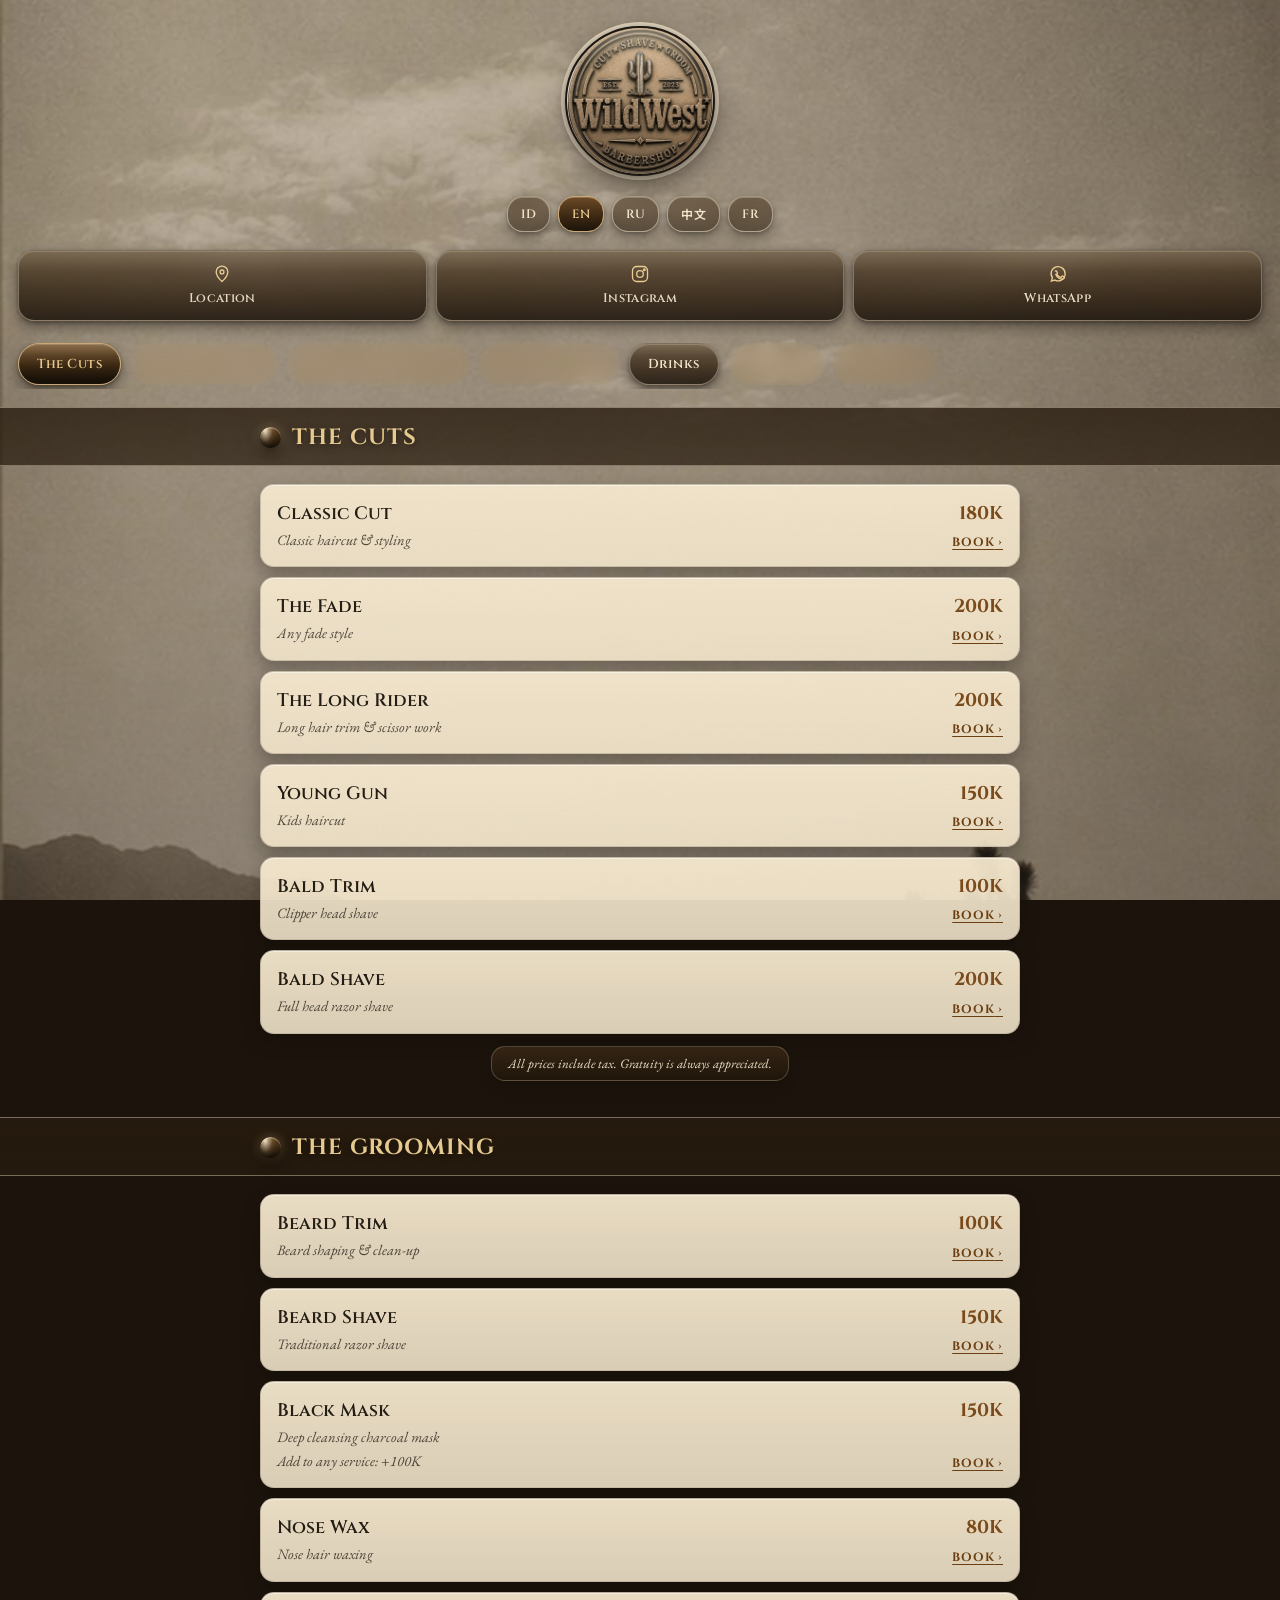
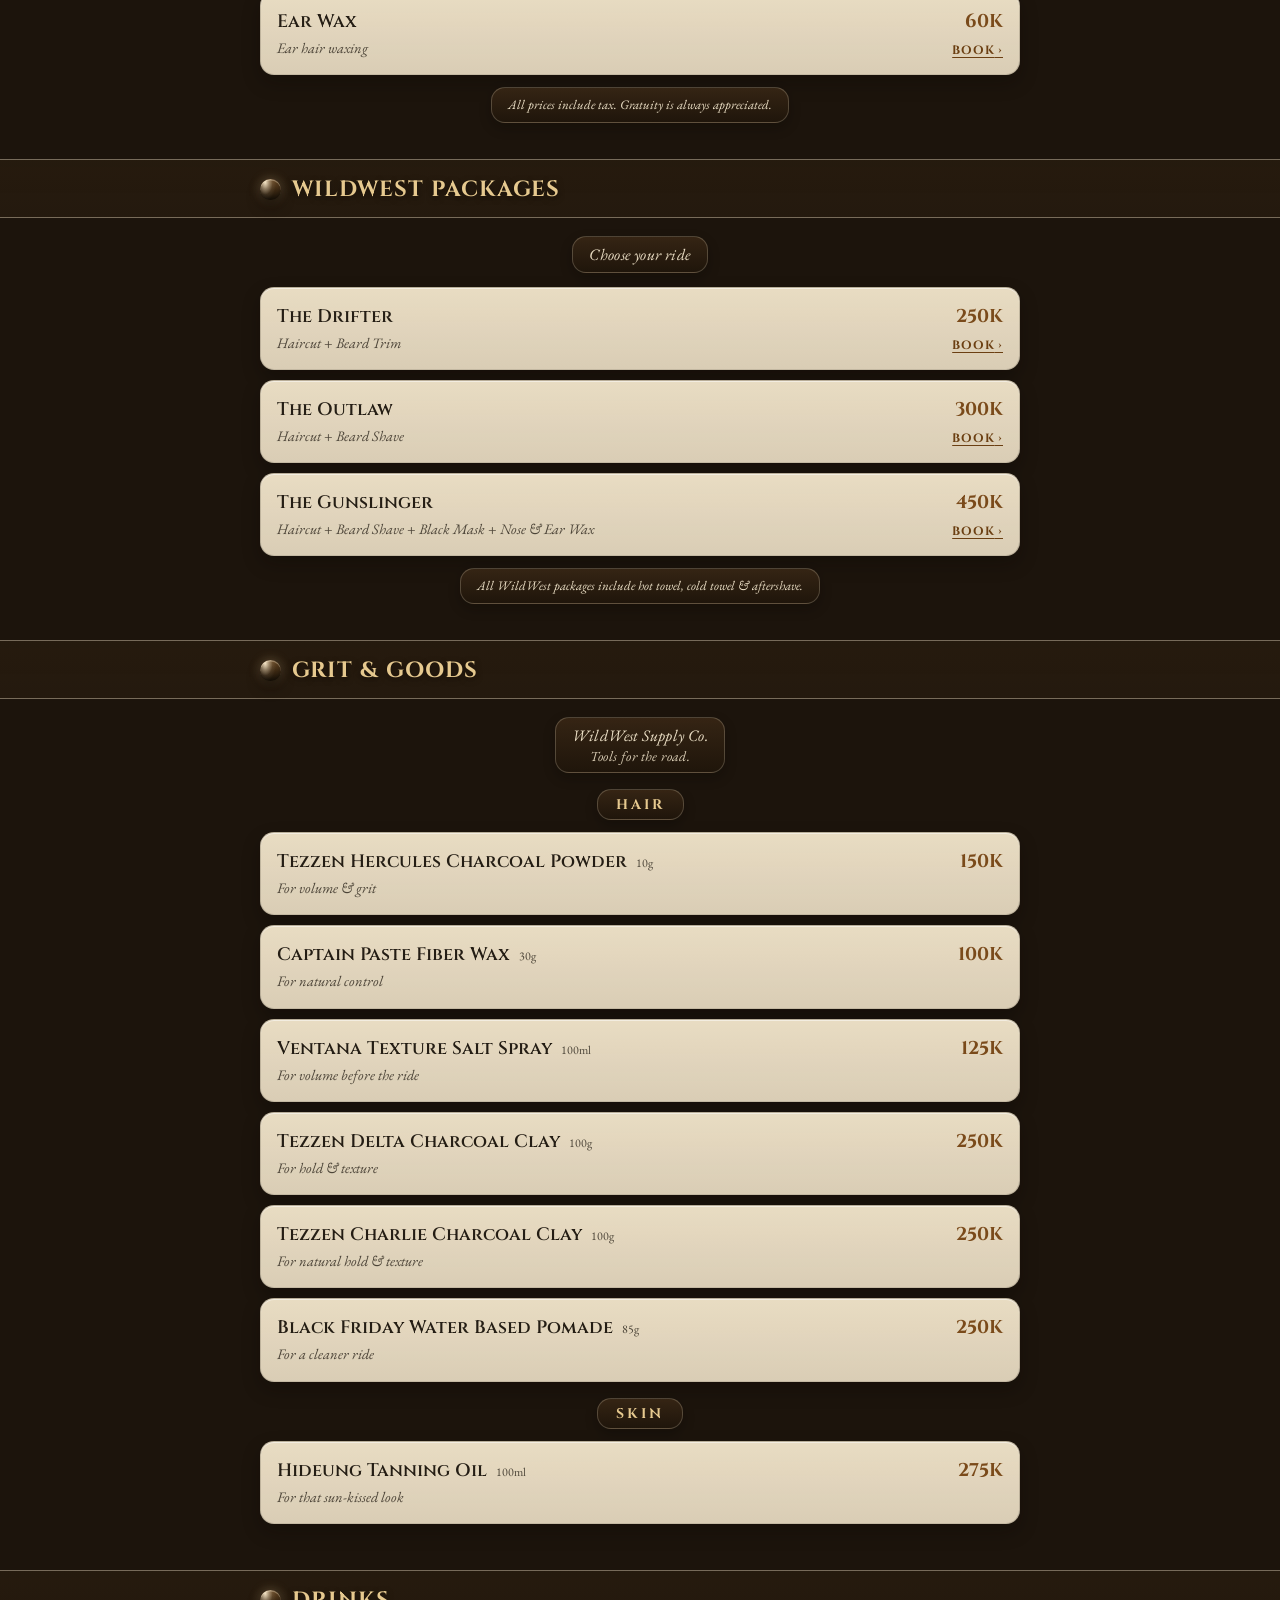
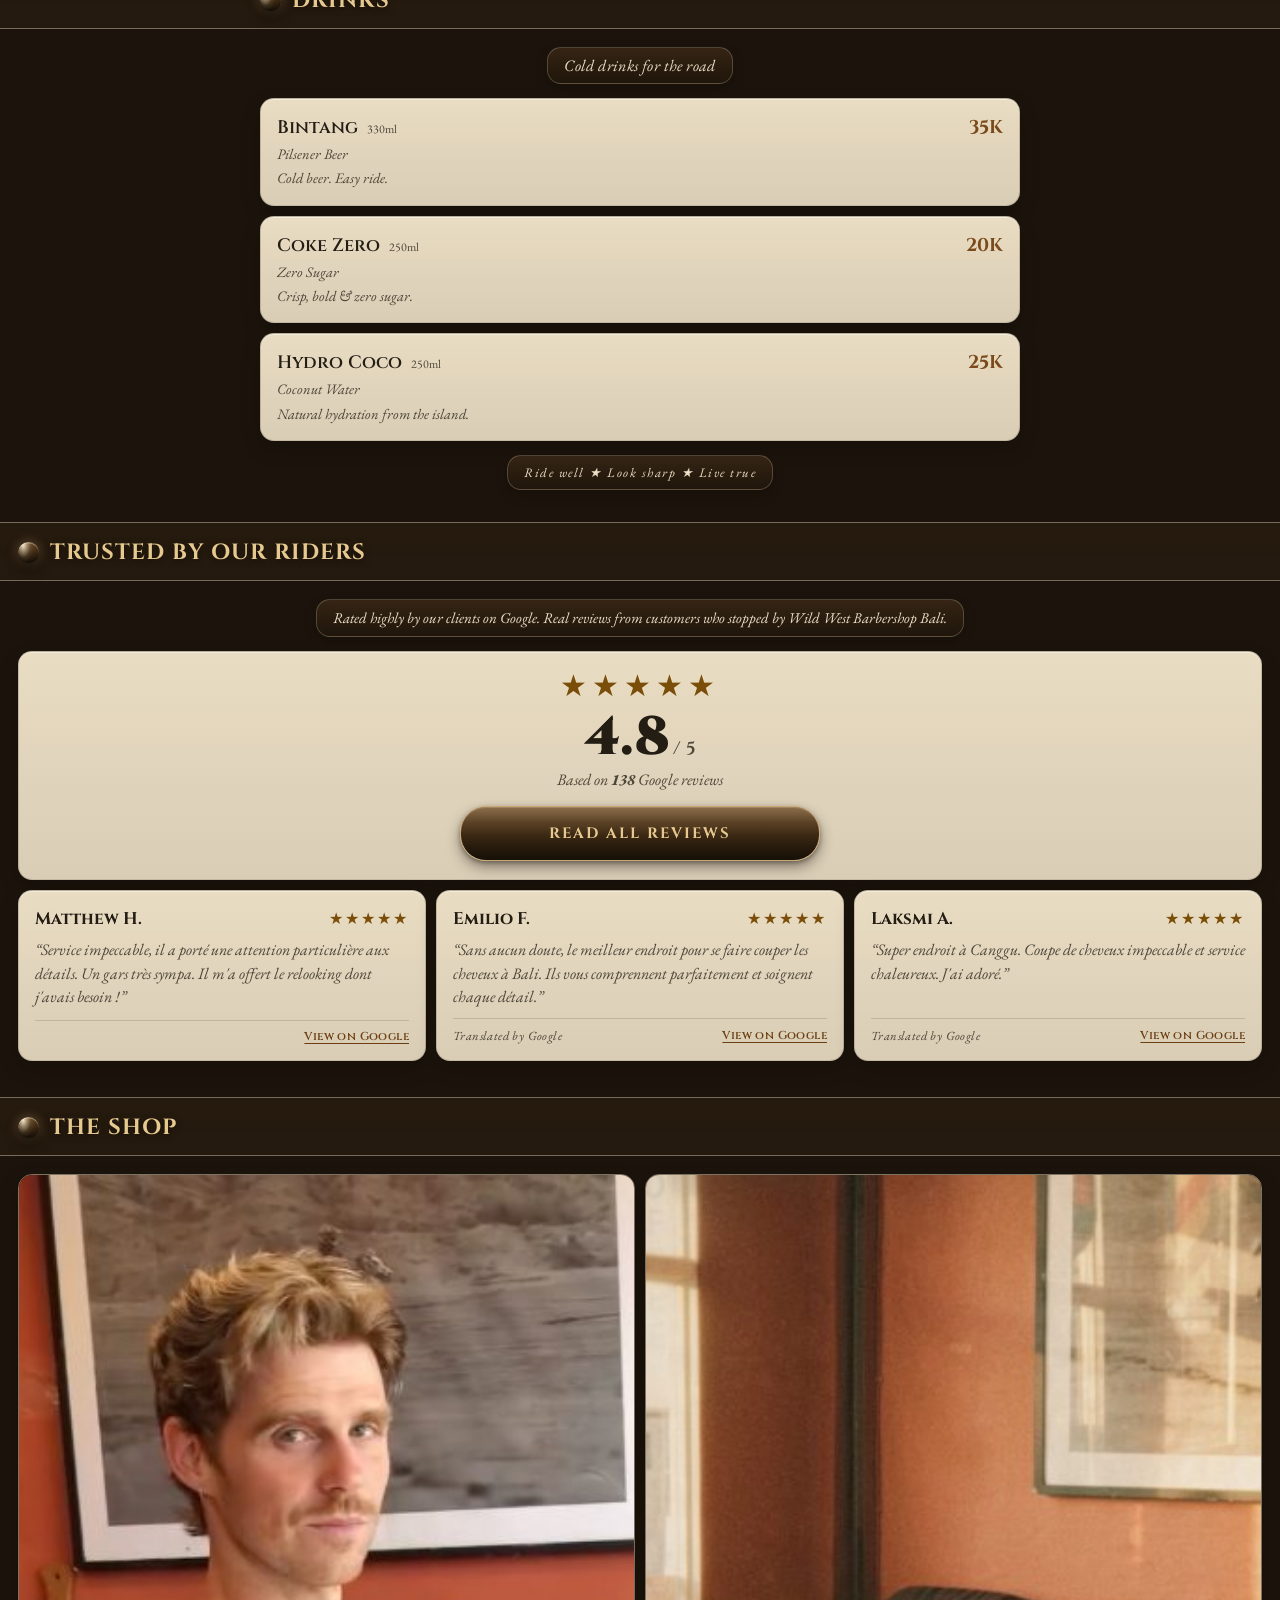
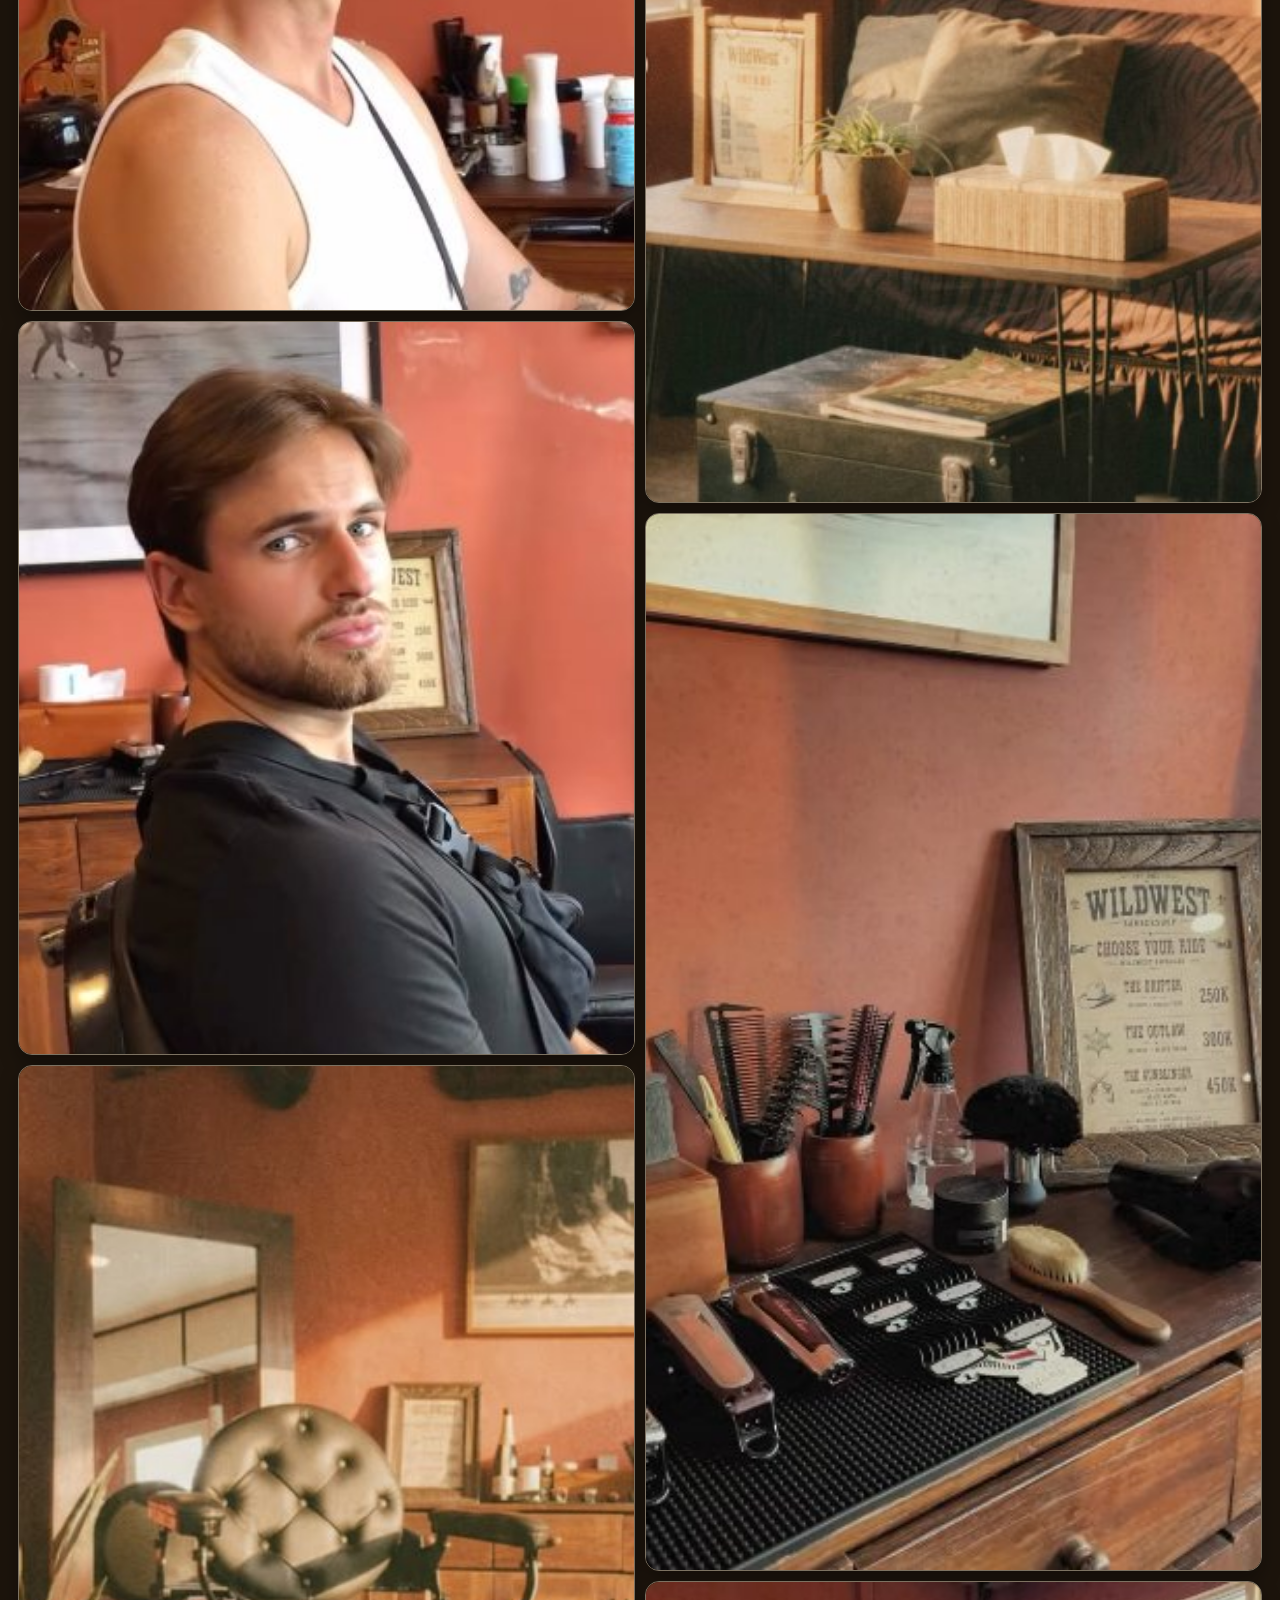
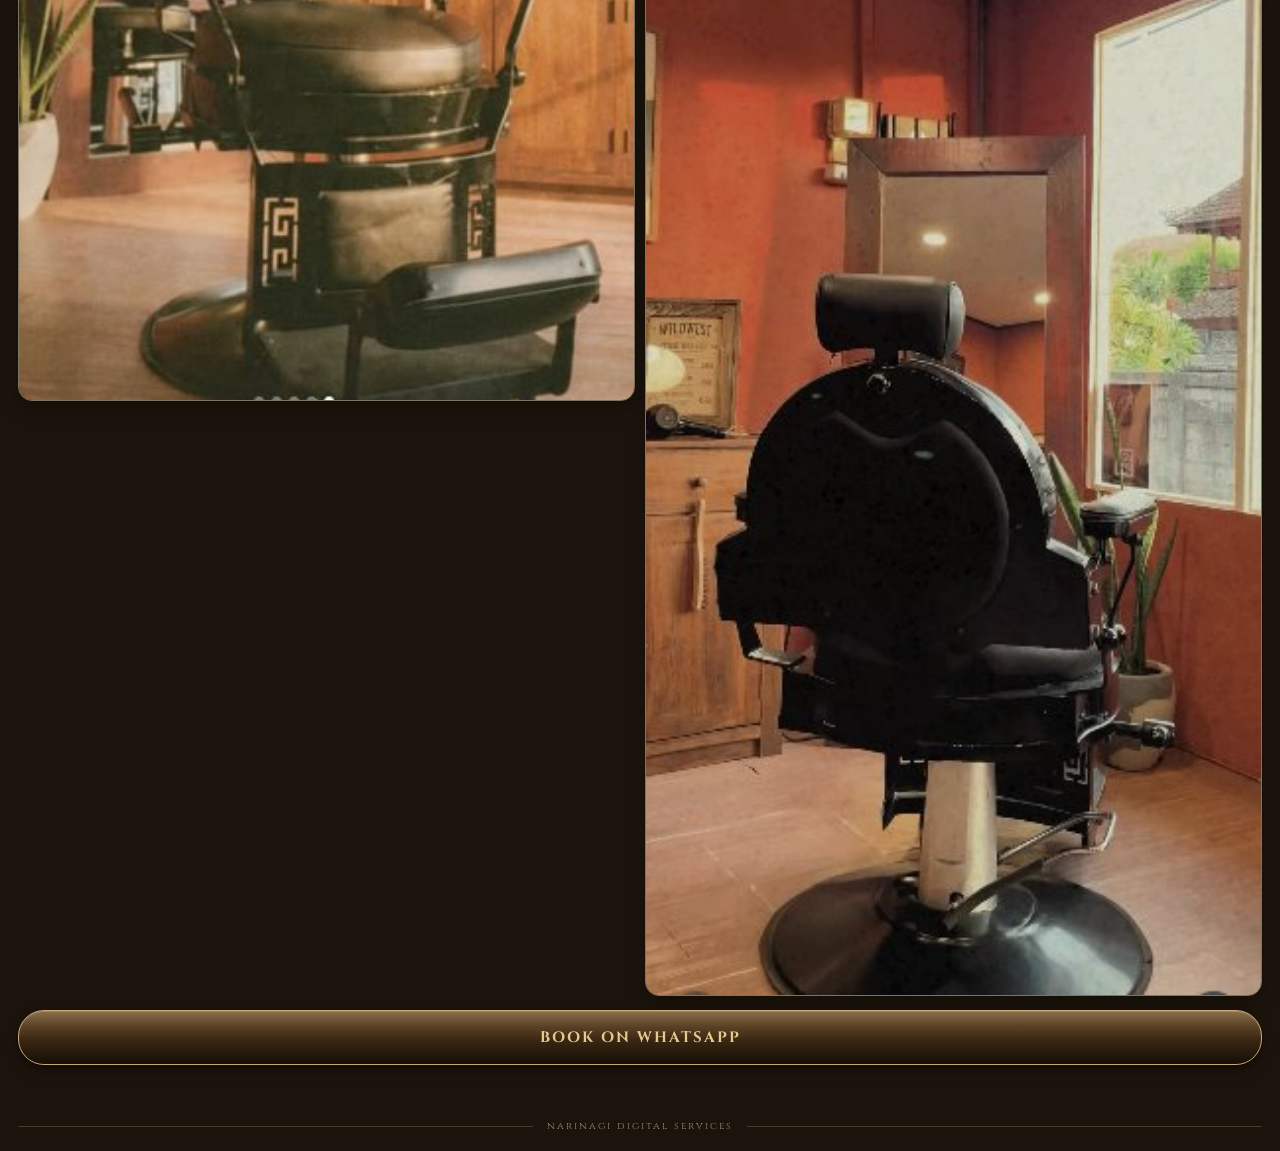
==== commit 69728340: "Dernières corrections avant publication : logo, lisibilité, indice de défilement, traductions FR - L" ====
--- a/index.html
+++ b/index.html
@@ -18,6 +18,7 @@
             <div class="logo-frame">
               <img src="images/logo.jpg" alt="Wild West Barbershop">
             </div>
+            <div class="logo-frame logo-frame--back" aria-hidden="true"><img src="images/logo.jpg" alt=""></div>
           </div>
         </div>
       </div>
@@ -37,6 +38,7 @@
         <div class="logo-frame">
           <img src="images/logo.jpg" alt="Wild West Barbershop">
         </div>
+            <div class="logo-frame logo-frame--back" aria-hidden="true"><img src="images/logo.jpg" alt=""></div>
       </div>
     </div>
 
@@ -65,6 +67,8 @@
 
     <div class="tabs-wrap" id="tabs-wrap">
       <div class="tabs-scroll" id="tabs-scroll"></div>
+      <span class="tabs-fade tabs-fade--left" aria-hidden="true"></span>
+      <span class="tabs-fade tabs-fade--right" aria-hidden="true"></span>
     </div>
 
     <noscript><p class="reviews-sub">Please enable JavaScript to view the menu.</p></noscript>
--- a/css/style.css
+++ b/css/style.css
@@ -79,9 +79,13 @@
 
   .splash-logo-wrap { perspective:900px; margin-bottom:38px; }
   .logo-spin { position:relative; display:block; border-radius:50%;
+    -webkit-transform-style:preserve-3d; transform-style:preserve-3d;
     animation:logoSpin 4s ease-in-out infinite, logoGlow 4s ease-in-out infinite; }
-  .logo-frame { position:relative; width:100%; height:100%; border-radius:50%;
-    overflow:hidden; backface-visibility:hidden; }
+  .logo-frame { position:relative; width:100%; height:100%; border-radius:50%; overflow:hidden;
+    -webkit-clip-path:circle(50% at 50% 50%); clip-path:circle(50% at 50% 50%);
+    -webkit-backface-visibility:hidden; backface-visibility:hidden; }
+  /* Face arrière : le logo reste lisible (jamais en miroir) pendant la rotation 3D. */
+  .logo-frame--back { position:absolute; inset:0; -webkit-transform:rotateY(180deg); transform:rotateY(180deg); }
   .logo-frame img { width:100%; height:100%; display:block; object-fit:cover; border-radius:50%; }
   .logo-frame::before { content:""; position:absolute; inset:0; z-index:2; pointer-events:none; border-radius:50%;
     background:linear-gradient(180deg, rgba(255,240,210,0.5) 0%, rgba(255,240,210,0.12) 26%, transparent 52%, rgba(0,0,0,0.2) 100%); }
@@ -241,8 +245,75 @@
   .panel-sub { margin:-6px 0 12px; text-align:center; font-family:'EB Garamond',Georgia,serif; font-style:italic;
     font-size:16px; letter-spacing:0.4px; color:rgba(244,231,205,0.9); }
   .panel-sub--soft { margin-top:-8px; font-size:14px; color:rgba(244,231,205,0.7); }
-  body.lang-en .item-desc--gloss { display:none; }
-  .item-actions { margin-top:8px; text-align:right; }
+  .item-sub { display:flex; justify-content:space-between; align-items:flex-end; gap:12px; }
+  .item-lines { flex:1; min-width:0; }
   .item-book { font-size:12px; font-weight:700; letter-spacing:0.8px; text-transform:uppercase; color:#7a4a1a;
-    text-decoration:underline; text-underline-offset:3px; padding:6px 0 6px 10px; }
+    text-decoration:underline; text-underline-offset:3px; flex:none; white-space:nowrap; padding:4px 0 0 8px; }
   .cat-note--slogan { margin-top:14px; font-size:14px; letter-spacing:1.5px; color:rgba(244,231,205,0.85); }
+
+  /* ---------- ordinateur : cartes des menus centrées, 760 px maximum ----------
+     Mobile (< 800 px) : pleine largeur disponible, inchangé.
+     Les 5 menus (The Cuts, The Grooming, WildWest Packages, Grit & Goods, Drinks)
+     partagent exactement la même règle. Le bandeau de titre reste pleine largeur,
+     son texte s'aligne sur le bord gauche des cartes. */
+  @media (min-width:800px) {
+    #menu-root .panel > :not(.panel-title) { max-width:760px; margin-left:auto; margin-right:auto; }
+    #menu-root .panel-title { padding-left:calc((100% - 760px) / 2 + 18px); }
+  }
+
+  /* Accessibilité : pas de rotation du logo si le visiteur a réglé « réduire les animations ». */
+  @media (prefers-reduced-motion: reduce) { .logo-spin { animation:none; } }
+
+  /* ---------- indice de défilement horizontal des catégories ----------
+     Dégradé discret + petite flèche dorée sur le bord où il reste des catégories à découvrir.
+     Les boutons eux-mêmes ne changent pas. Invisible quand tout tient à l'écran (ordinateur). */
+  .tabs-fade { position:absolute; top:16px; bottom:16px; width:46px; z-index:3; pointer-events:none;
+    opacity:0; transition:opacity .25s ease; }
+  .tabs-fade::after { position:absolute; top:50%; transform:translateY(-52%); font-size:24px; line-height:1;
+    color:var(--gold-bright); text-shadow:0 1px 4px rgba(10,6,2,0.7); font-family:Georgia,serif; }
+  .tabs-fade--right { right:0; border-radius:0 22px 22px 0;
+    background:linear-gradient(to right, rgba(36,26,14,0) 0%, rgba(36,26,14,0.5) 70%, rgba(36,26,14,0.62) 100%); }
+  .tabs-fade--right::after { content:"\203A"; right:8px; }
+  .tabs-fade--left { left:0; border-radius:22px 0 0 22px;
+    background:linear-gradient(to left, rgba(36,26,14,0) 0%, rgba(36,26,14,0.5) 70%, rgba(36,26,14,0.62) 100%); }
+  .tabs-fade--left::after { content:"\2039"; left:8px; }
+  .tabs-wrap.can-scroll-right .tabs-fade--right, .tabs-wrap.can-scroll-left .tabs-fade--left { opacity:1; }
+
+  /* ====================================================================
+     LISIBILITE sur les fonds illustrés (contraste mesuré, WCAG AA : 4,5 / 3 pour les grands titres)
+     - cartes un peu plus opaques en bas (la route et les montagnes ne transparaissent plus sous le texte)
+     - titres, sous-titres et notes posés sur la photo : plaque de cuir sombre, comme les boutons
+     - petits textes gris et étoiles dorées renforcés
+     ==================================================================== */
+  .item { background:linear-gradient(180deg, rgba(244,231,205,0.95) 0%, rgba(244,231,205,0.88) 100%); }
+
+  .panel-title { background:linear-gradient(180deg, rgba(40,28,15,0.80) 0%, rgba(40,28,15,0.72) 100%); }
+
+  .panel-sub, .cat-note, .reviews-sub, .sub-title {
+    display:block; width:fit-content; max-width:100%; margin-left:auto; margin-right:auto;
+    padding:7px 16px; border-radius:14px; text-align:center;
+    background:linear-gradient(180deg, rgba(58,40,22,0.86) 0%, rgba(32,22,11,0.88) 100%);
+    border:1px solid rgba(244,231,205,0.22); box-shadow:0 5px 12px rgba(10,6,2,0.28);
+    color:rgba(244,231,205,0.96); }
+  .panel-sub { margin-top:0; margin-bottom:14px; font-size:16px; }
+  .panel-sub--soft { margin-top:1px; font-size:14px; color:rgba(244,231,205,0.88); }
+  .reviews-sub { margin-top:0; margin-bottom:14px; }
+  .cat-note { margin-top:12px; font-size:13px; padding:7px 16px; }
+  .cat-note--slogan { margin-top:14px; color:rgba(244,231,205,0.96); }
+  .sub-title { margin-top:16px; margin-bottom:12px; padding:5px 18px; font-size:14px; color:var(--gold-bright); text-shadow:none; }
+
+  .item-size, .review-meta, .review-translated { color:var(--ink-soft); }
+  .rating-num small { color:var(--ink-soft); }
+  .rating-stars, .review-stars { color:#7a4d08; text-shadow:none; }
+  .item-book, .review-link { color:#6b3f12; }
+
+  /* La rotation 3D du logo ne doit jamais élargir la page (défilement horizontal parasite).
+     « clip » (et non « hidden ») : la barre d'onglets reste collante (position:sticky). */
+  .page, .page-header { overflow-x:clip; }
+  /* L'écran d'accueil masqué ne fait plus tourner son logo en arrière-plan. */
+  .splash.is-hidden, .splash.is-hidden * { animation-play-state:paused !important; }
+
+  /* Verre fumé un peu plus dense : le texte des onglets et des boutons rapides reste lisible
+     quand la barre colle en haut, sur la partie claire du ciel. Forme et style inchangés. */
+  .tab, .quick-links a { background:linear-gradient(180deg, rgba(60,42,24,0.72) 0%, rgba(30,20,10,0.78) 100%); }
+  .tab.active { background:linear-gradient(180deg, #6b4a26 0%, #3a2712 55%, #1c1409 90%); }
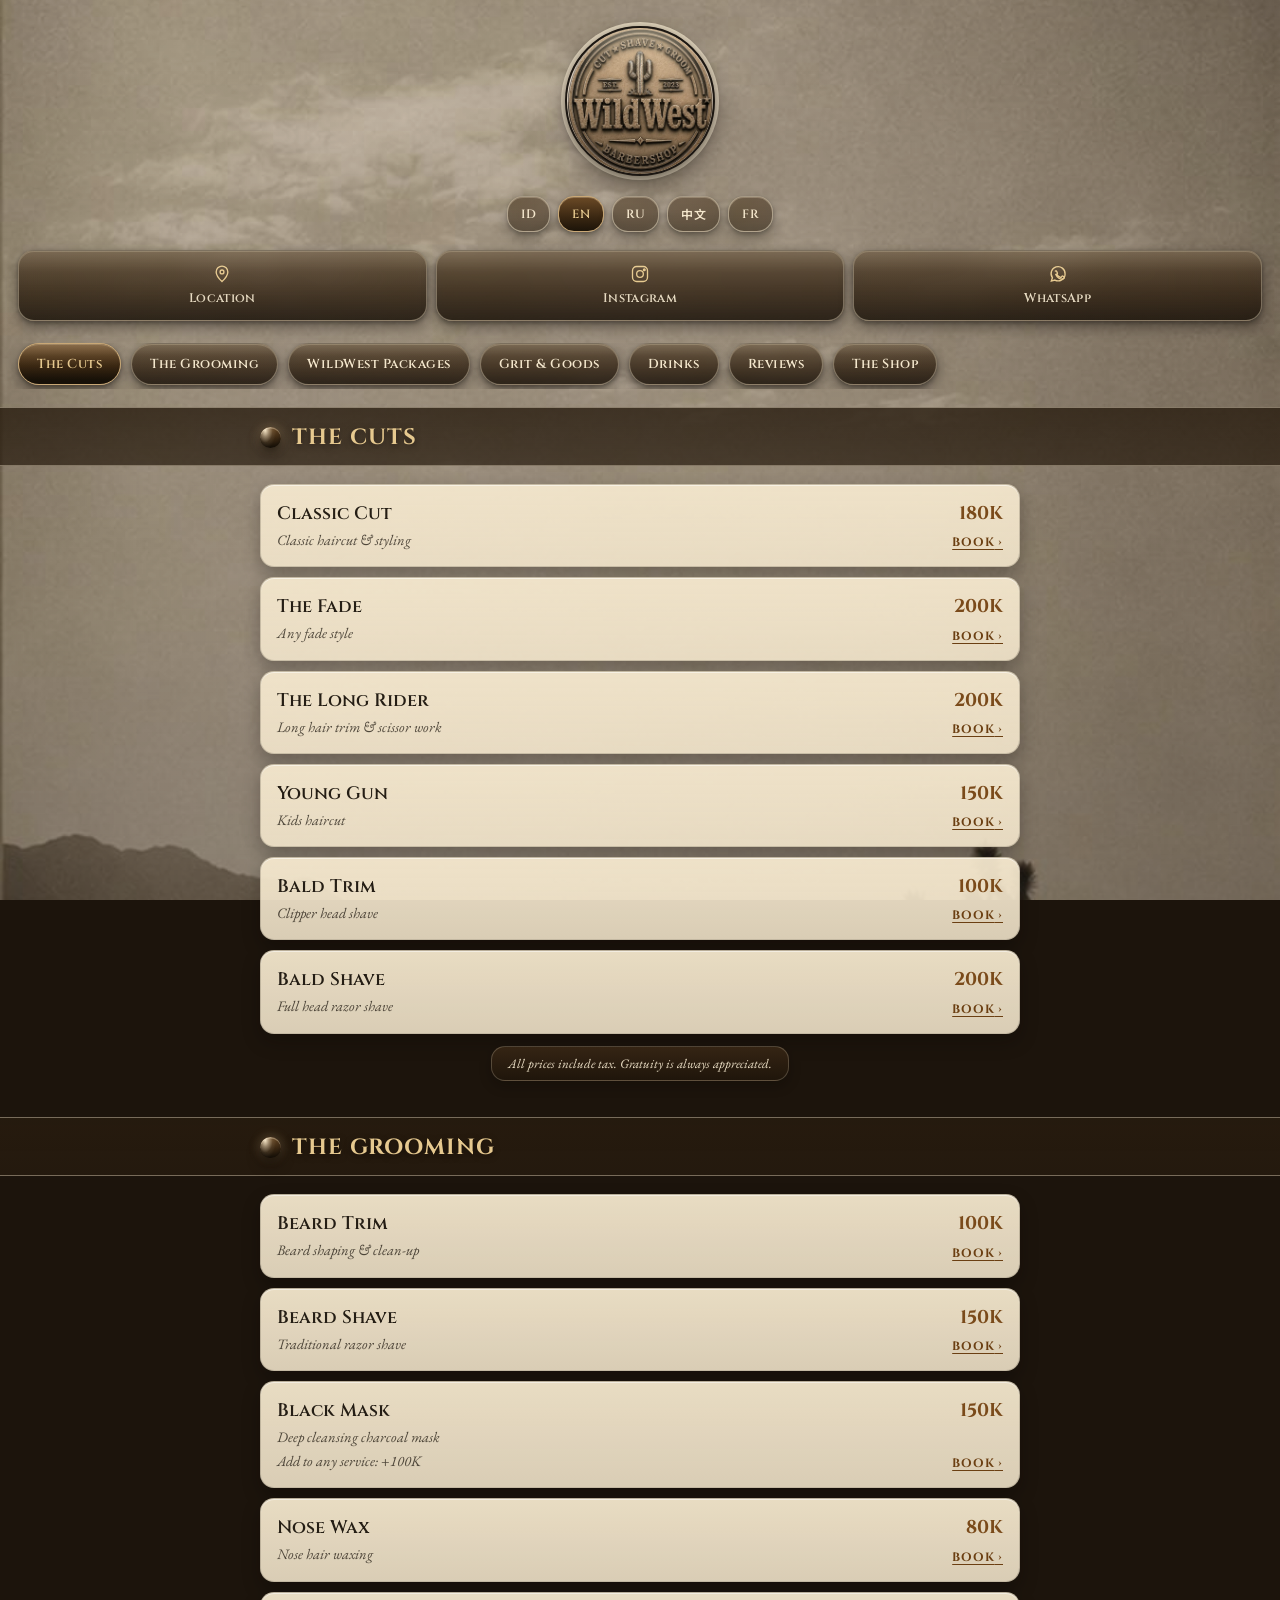
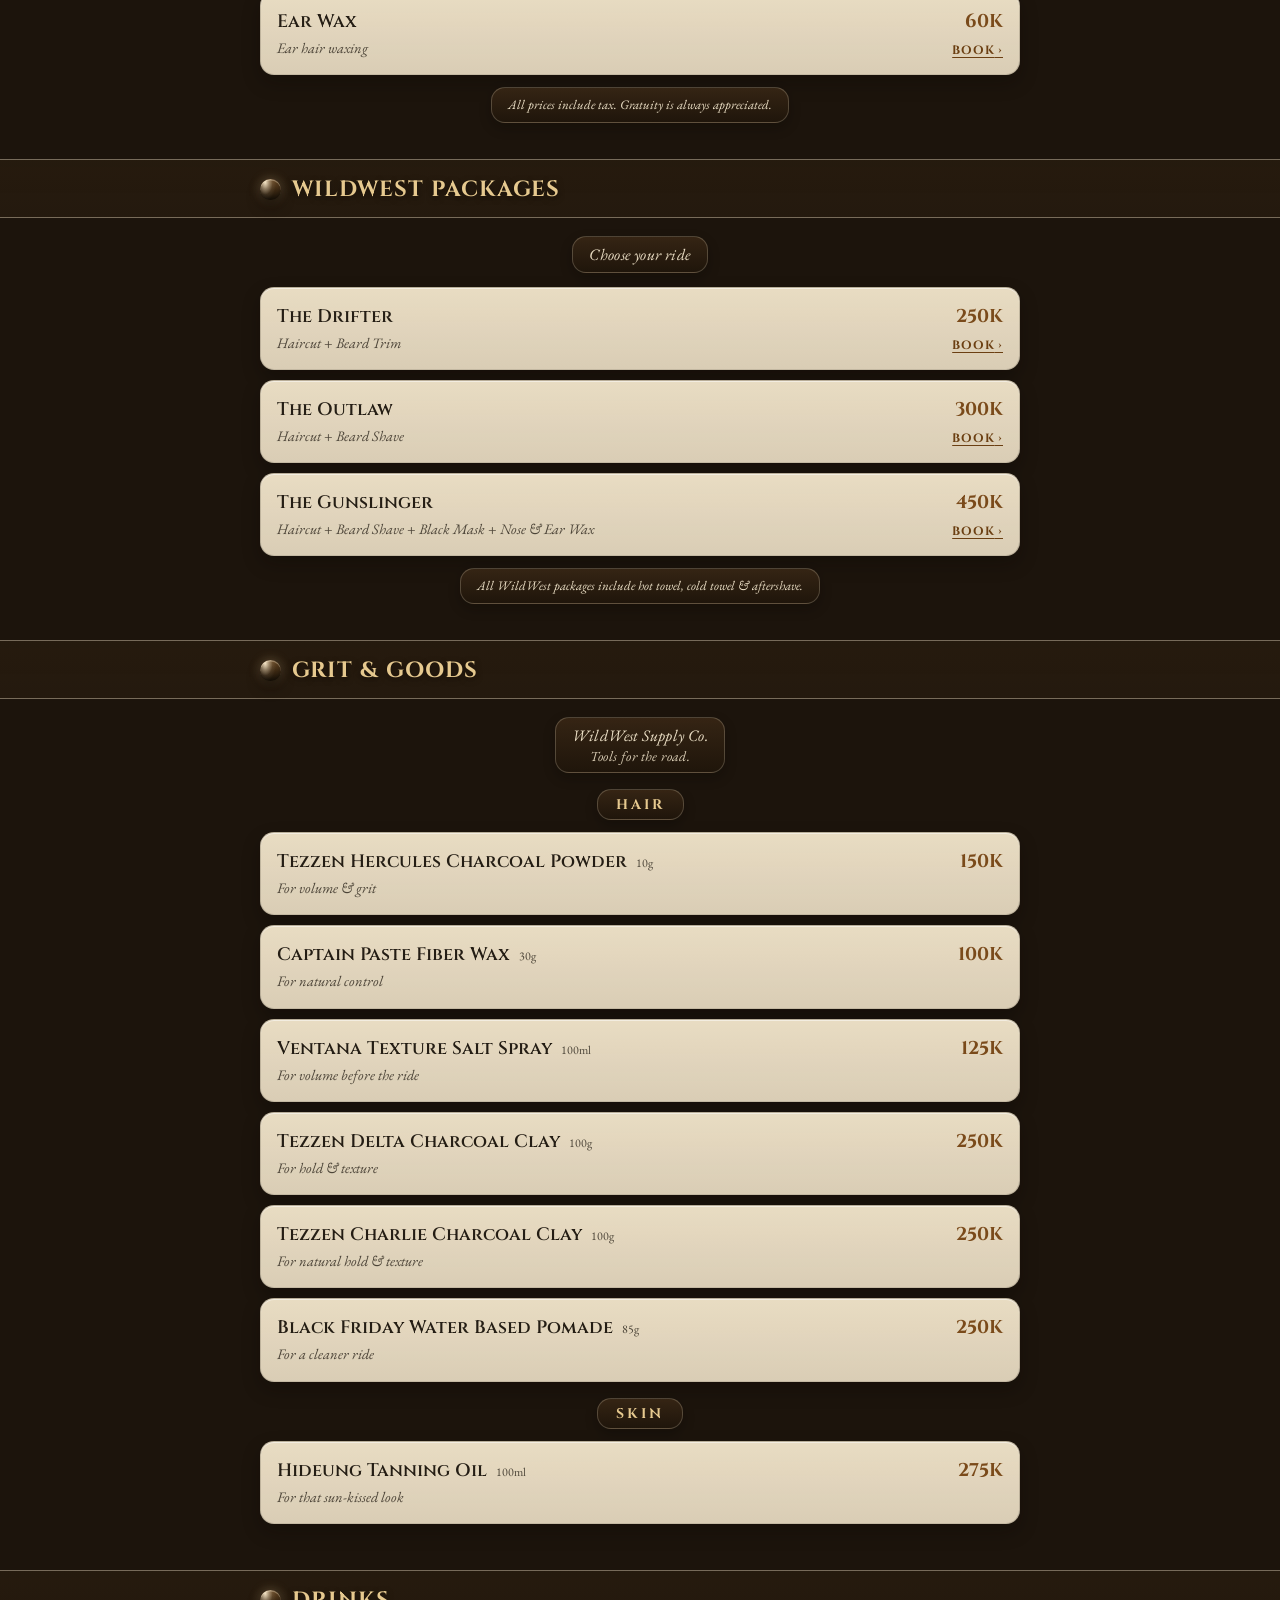
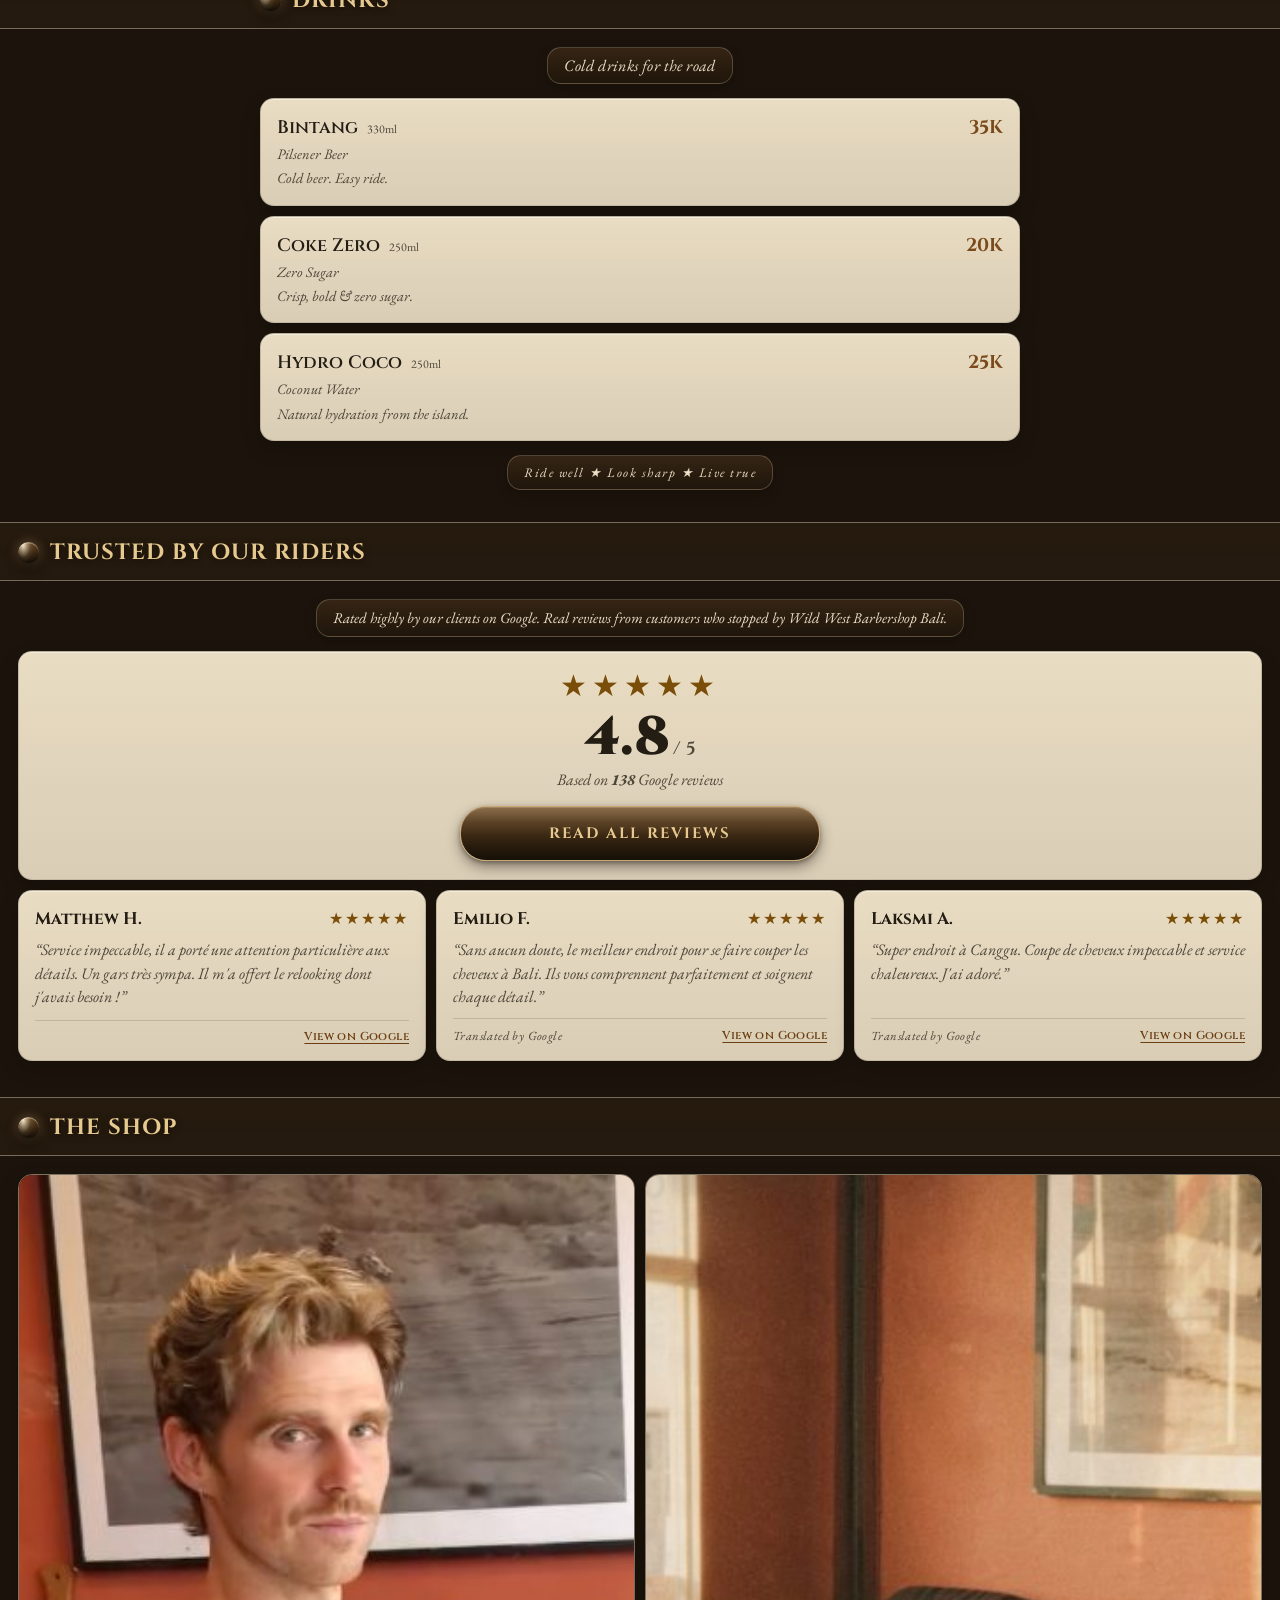
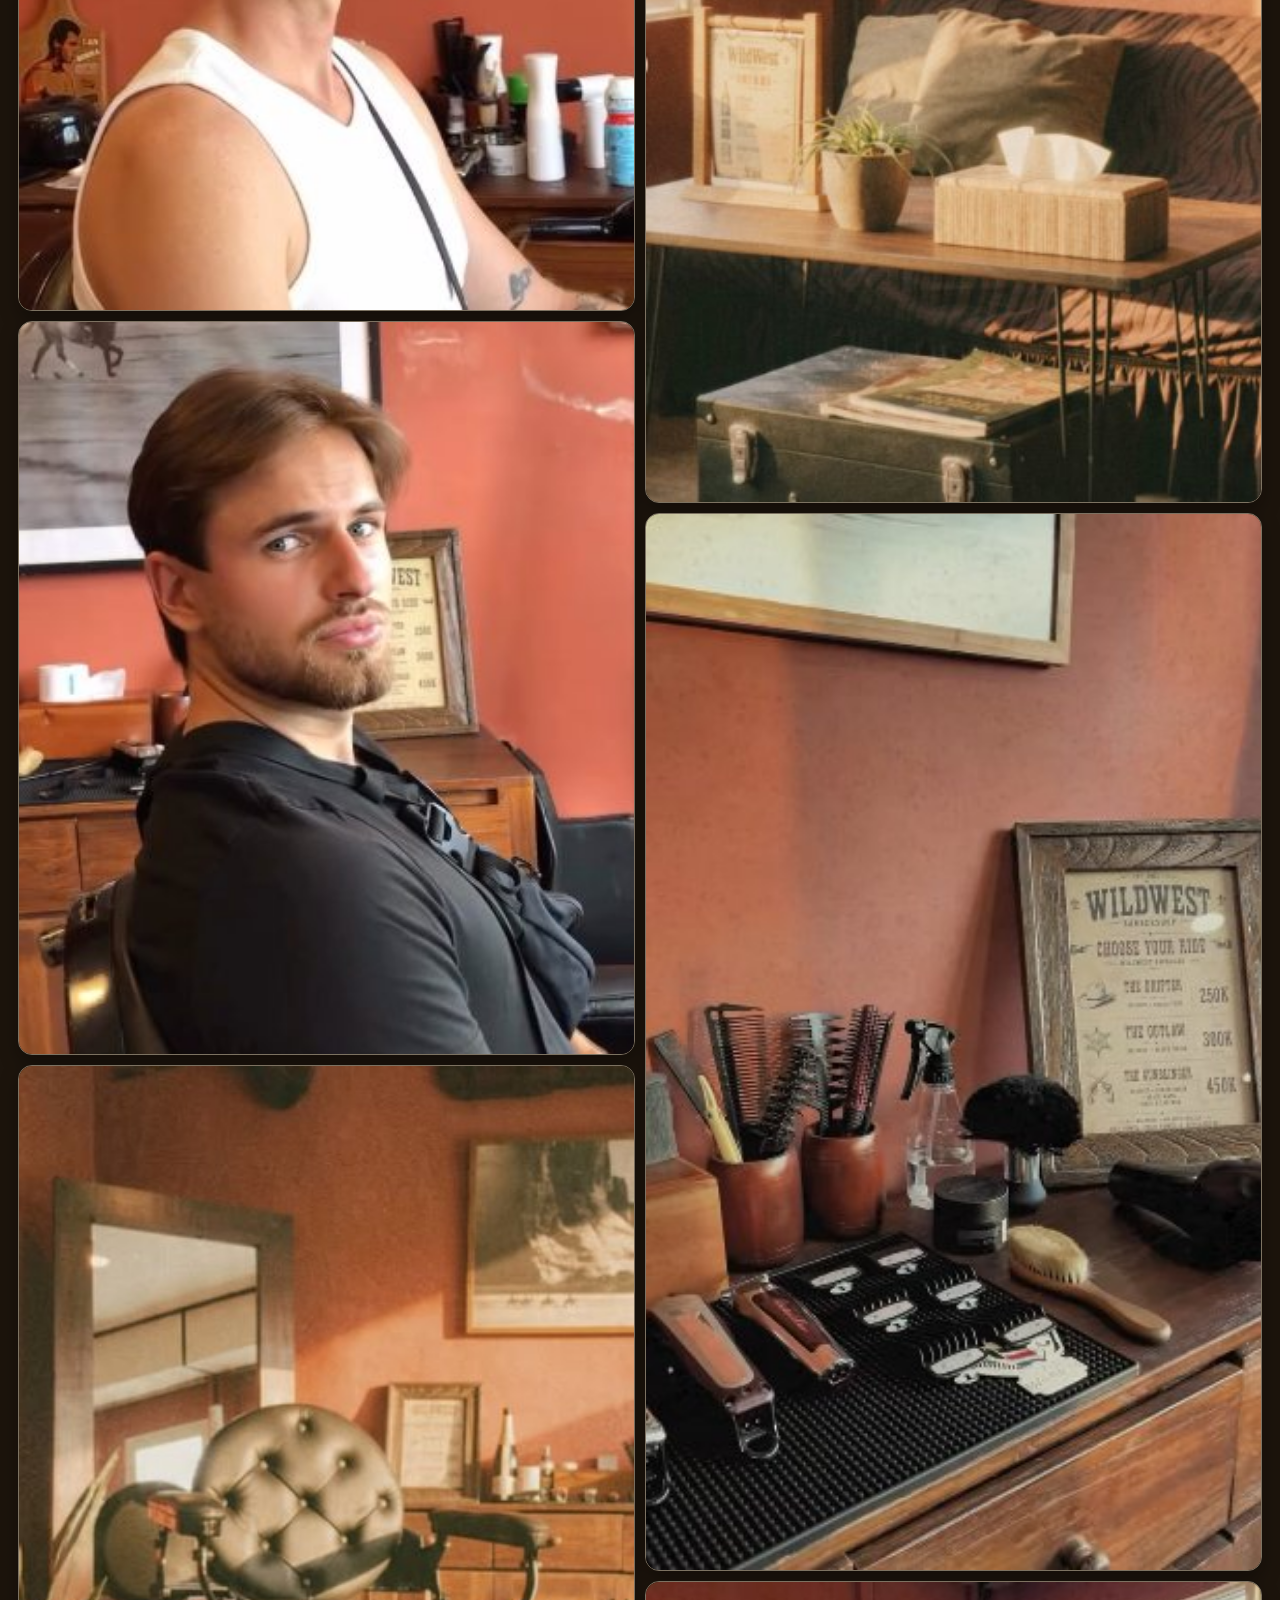
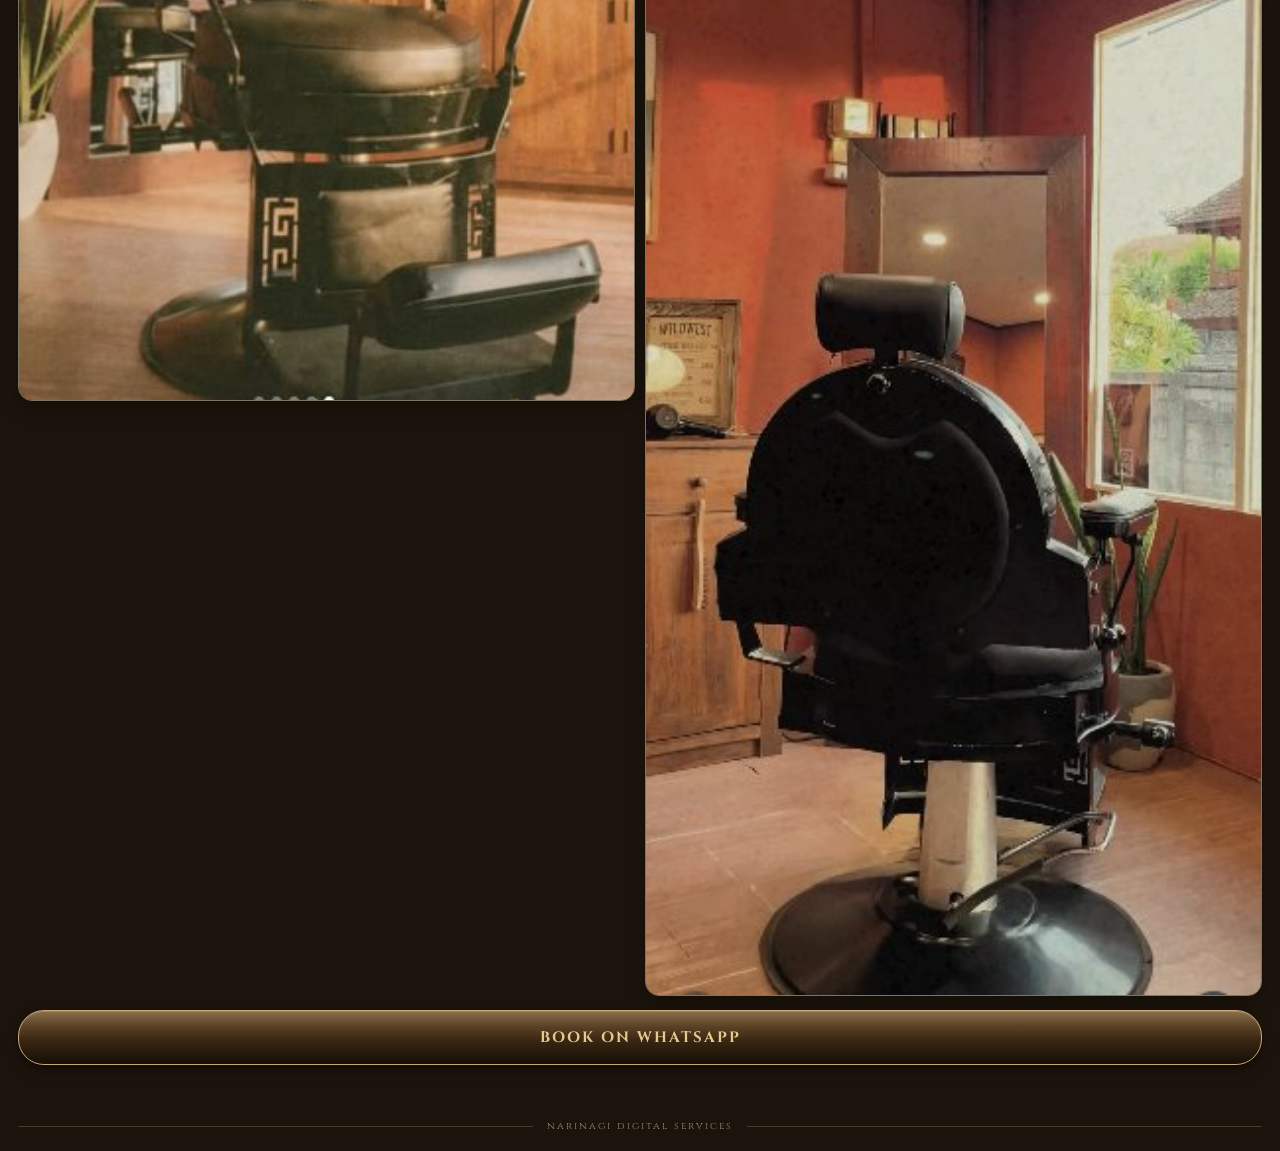
==== commit 4ed9cade: "WildWest Merch : vitrine stickers et porte-clés (structure, sans illustrations) - Rubrique à la fin " ====
--- a/index.html
+++ b/index.html
@@ -111,8 +111,10 @@
 
   <script src="js/translations.js"></script>
   <script src="js/menu-data.js"></script>
+  <script src="js/merch-data.js"></script>
   <script src="js/reviews-data.js"></script>
   <script src="js/render.js"></script>
+  <script src="js/merch.js"></script>
   <script src="js/reviews.js"></script>
   <script src="js/main.js"></script>
 </body></html>
--- a/css/style.css
+++ b/css/style.css
@@ -317,3 +317,43 @@
      quand la barre colle en haut, sur la partie claire du ciel. Forme et style inchangés. */
   .tab, .quick-links a { background:linear-gradient(180deg, rgba(60,42,24,0.72) 0%, rgba(30,20,10,0.78) 100%); }
   .tab.active { background:linear-gradient(180deg, #6b4a26 0%, #3a2712 55%, #1c1409 90%); }
+
+  /* ====================== WildWest Merch (vitrine) ====================== */
+  .merch { margin-top:6px; }
+  .merch .sub-title--merch { margin-top:26px; font-size:16px; letter-spacing:4px; }
+  .merch-intro { margin-bottom:6px; font-size:15px; }
+  .merch-grid { list-style:none; margin:0 0 6px; padding:0; display:grid; grid-template-columns:repeat(2, minmax(0,1fr)); gap:12px; }
+  .merch-cell { margin:0; padding:0; }
+  .merch-card { display:flex; align-items:center; justify-content:center; width:100%; margin:0; padding:0; cursor:zoom-in; font:inherit; color:inherit;
+    border:1px solid rgba(36,29,20,0.18); border-radius:14px; overflow:hidden; -webkit-tap-highlight-color:transparent;
+    background:linear-gradient(180deg, rgba(244,231,205,0.95) 0%, rgba(244,231,205,0.88) 100%);
+    box-shadow:0 8px 18px rgba(10,6,2,0.28), inset 0 1px 0 rgba(255,255,255,0.5);
+    transition:transform .2s ease, box-shadow .2s ease; }
+  .merch-card:focus-visible { outline:3px solid var(--gold-bright); outline-offset:2px; }
+  /* stickers : cartes uniformes, proportions conservées, inclinaison alternée très légère */
+  .merch-card--stickers { aspect-ratio:1 / 1.12; padding:14px; }
+  .merch-card--stickers img { display:block; width:auto; height:auto; max-width:100%; max-height:100%; object-fit:contain;
+    filter:drop-shadow(0 3px 5px rgba(10,6,2,0.28)); }
+  .merch-cell:nth-child(odd) .merch-card--stickers { transform:rotate(-1deg); }
+  .merch-cell:nth-child(even) .merch-card--stickers { transform:rotate(1deg); }
+  /* porte-clés : la photo (fond bois d'origine) remplit la carte */
+  .merch-card--photos { aspect-ratio:3 / 4; }
+  .merch-card--photos img { display:block; width:100%; height:100%; max-width:384px; margin:0 auto; object-fit:cover; }
+  @media (hover:hover) { .merch-card:hover { transform:rotate(0deg) translateY(-2px); box-shadow:0 12px 22px rgba(10,6,2,0.34), inset 0 1px 0 rgba(255,255,255,0.5); } }
+  @media (min-width:800px) {
+    .merch-grid--stickers { grid-template-columns:repeat(3, minmax(0,1fr)); }
+    .merch-grid--photos { grid-template-columns:repeat(4, minmax(0,1fr)); }
+  }
+  @media (prefers-reduced-motion:reduce) { .merch-card { transition:none; } .merch-cell .merch-card--stickers { transform:none; } }
+  /* fenêtre d'agrandissement */
+  .merch-lightbox { position:fixed; inset:0; z-index:200; display:flex; align-items:center; justify-content:center; padding:20px; cursor:zoom-out;
+    background:rgba(20,14,8,0.88); -webkit-backdrop-filter:blur(3px); backdrop-filter:blur(3px); }
+  .merch-lightbox[hidden] { display:none; }
+  .merch-lightbox-fig { margin:0; display:flex; flex-direction:column; align-items:center; gap:12px; max-width:100%; }
+  .merch-lightbox-fig img { display:block; width:auto; height:auto; max-width:min(var(--nw, 100%), 92vw); max-height:min(var(--nh, 100%), 78vh);
+    border-radius:10px; box-shadow:0 18px 50px rgba(0,0,0,0.6); background:rgba(244,231,205,0.96); padding:10px; box-sizing:content-box; }
+  .merch-lightbox-fig figcaption { max-width:520px; text-align:center; font-family:'EB Garamond',Georgia,serif; font-style:italic; font-size:15px; color:#f4e7cd; }
+  .merch-lightbox-close { position:absolute; top:14px; right:14px; width:44px; height:44px; border-radius:50%; font-size:18px; line-height:1; cursor:pointer;
+    color:#f4e7cd; border:1.4px solid rgba(244,231,205,0.5); background:linear-gradient(180deg, #4a3319 0%, #1c1409 100%); }
+  .merch-lightbox-close:focus-visible { outline:3px solid var(--gold-bright); outline-offset:2px; }
+  body.merch-open { overflow:hidden; }
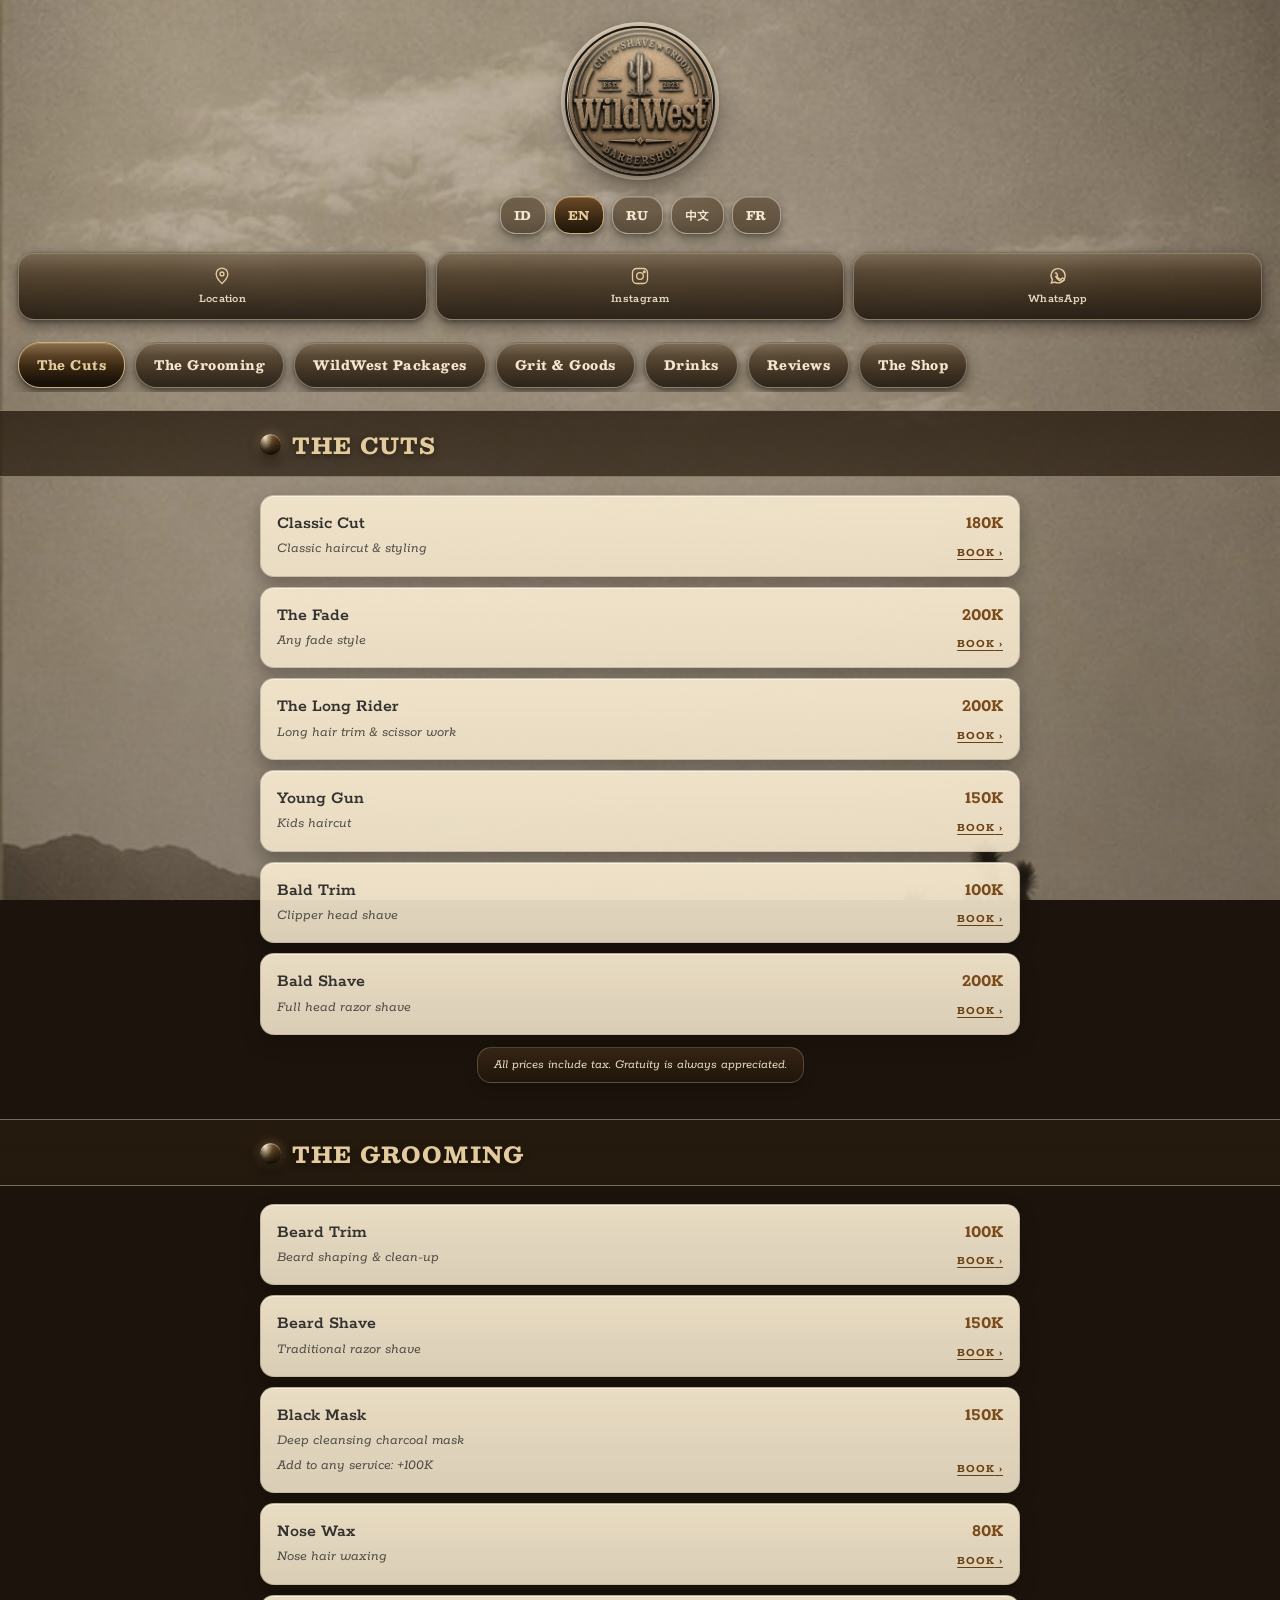
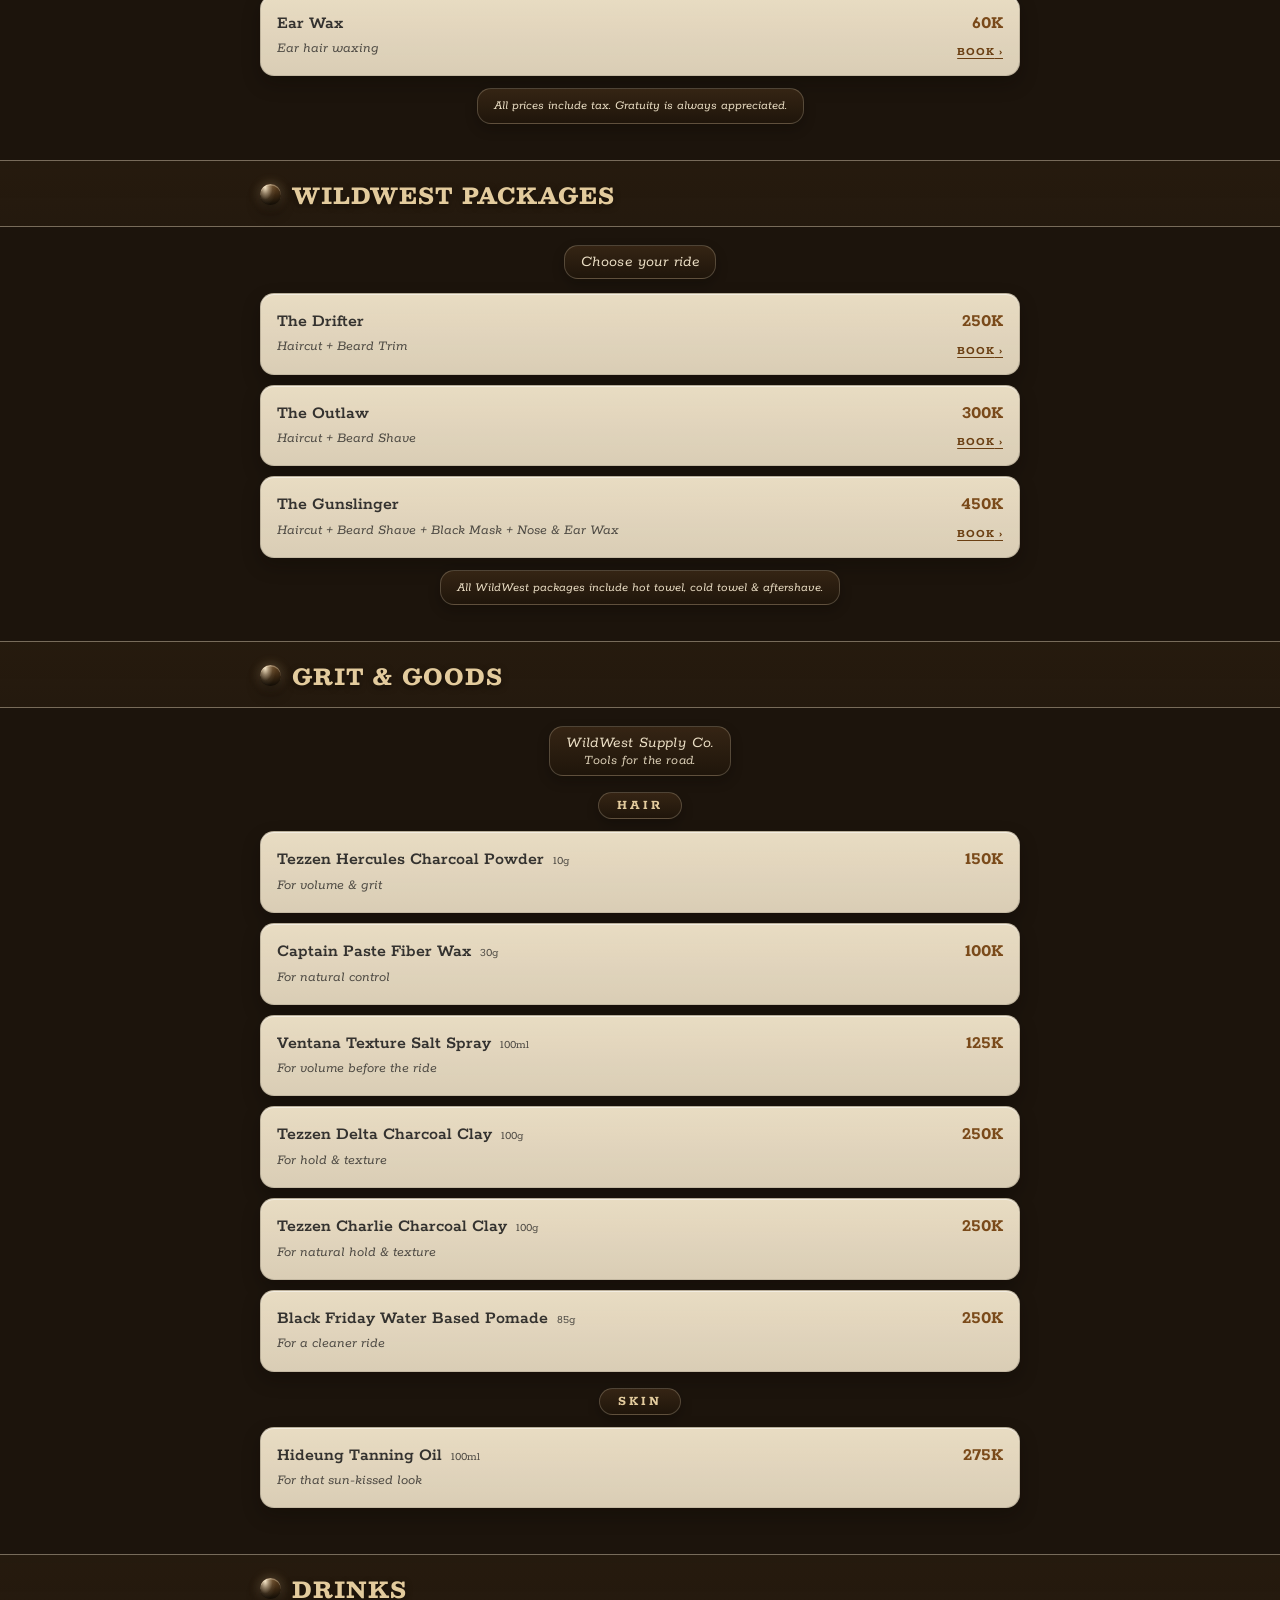
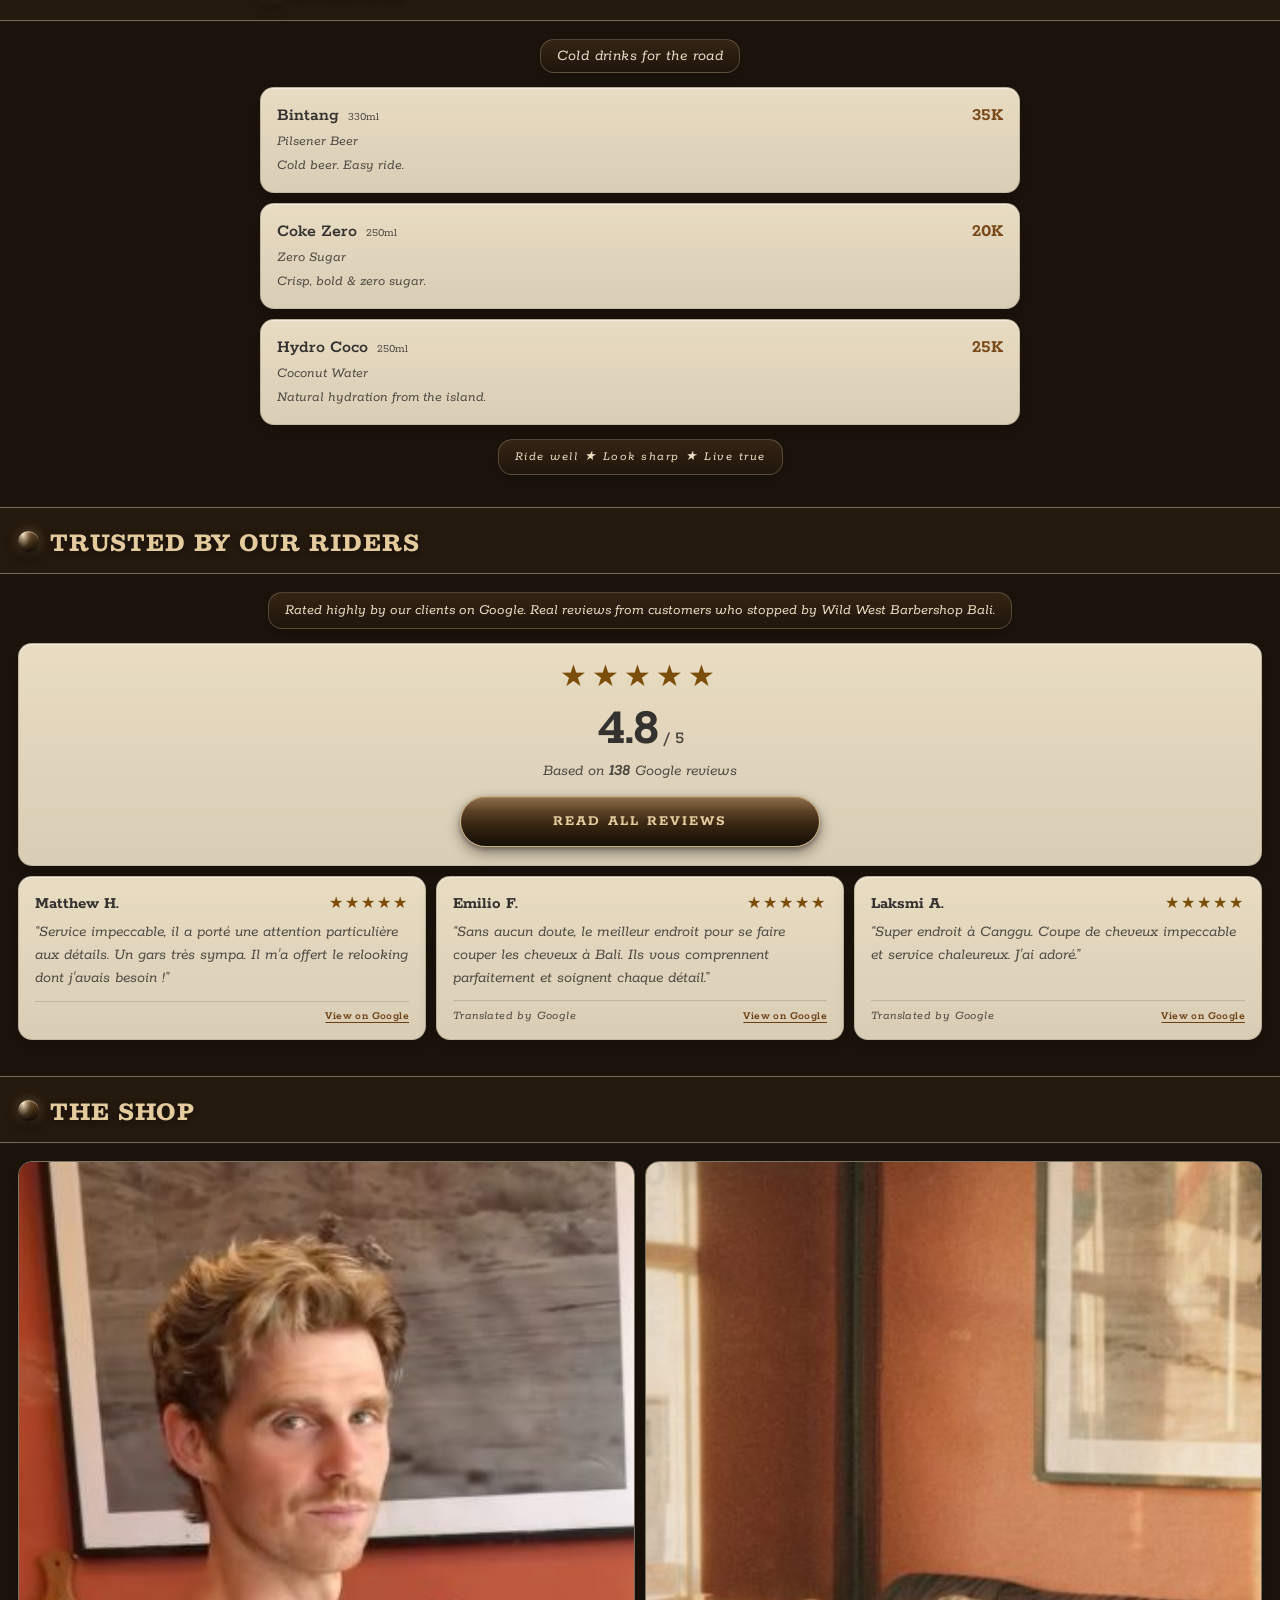
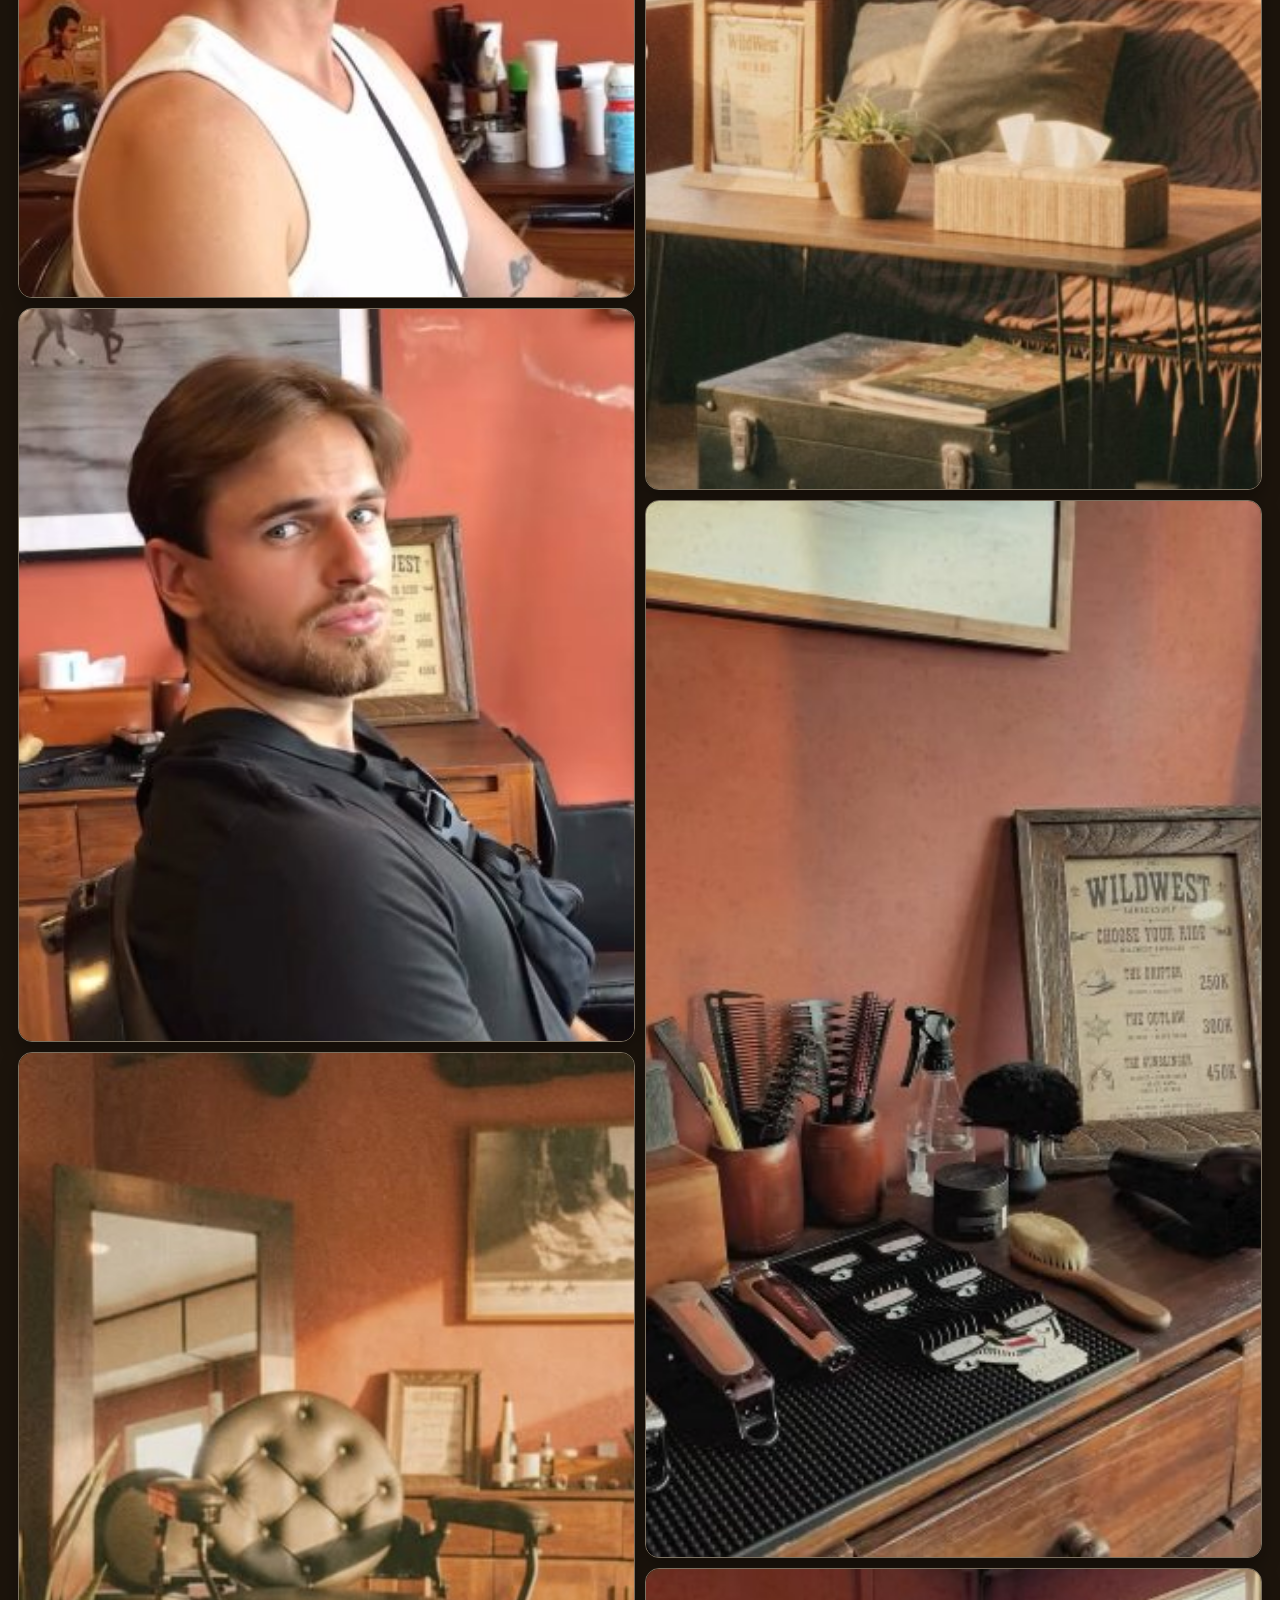
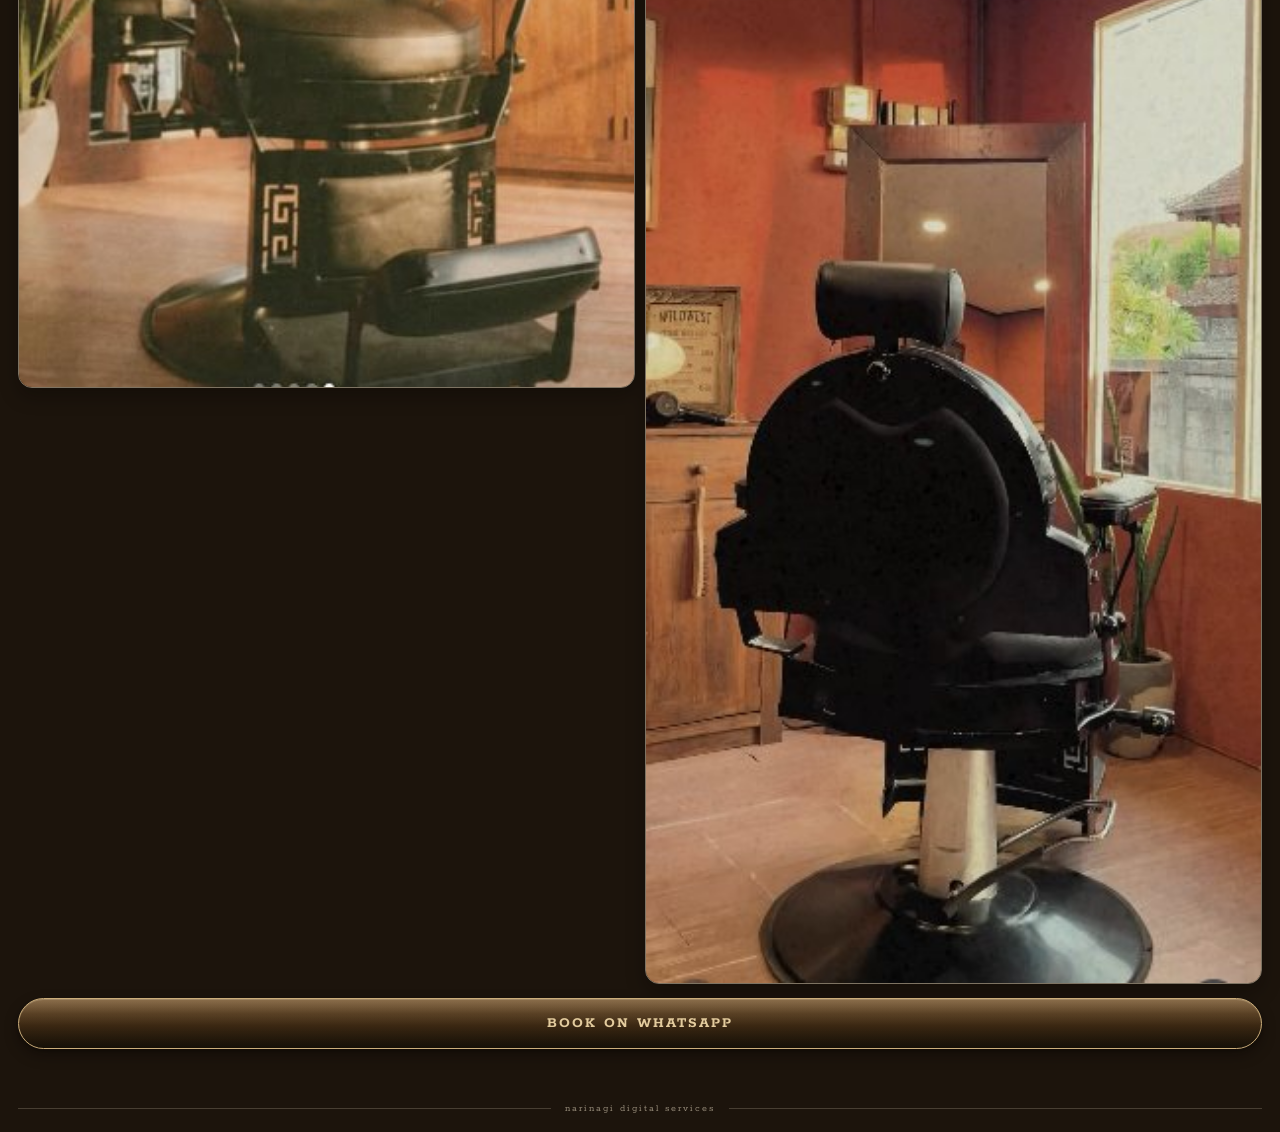
==== commit 0e82e8bf: "Refonte étape 1 : fondations graphiques (palette, polices, variables CSS) - Jetons de couleurs de la" ====
--- a/index.html
+++ b/index.html
@@ -4,7 +4,9 @@
 <meta name="description" content="Wild West Barbershop Bali — Cut, Shave, Groom. Classic cuts, fades, razor shaves and WildWest packages.">
 <title>Wild West Barbershop</title>
 <link rel="preconnect" href="https://fonts.googleapis.com">
-<link href="https://fonts.googleapis.com/css2?family=Rye&family=Cinzel:wght@400;600;700;900&family=EB+Garamond:ital@1&family=Noto+Sans+SC:wght@400;600;700&display=swap" rel="stylesheet">
+<link rel="preload" href="fonts/besley-latin-900-normal.woff2" as="font" type="font/woff2" crossorigin>
+<link rel="preload" href="fonts/rokkitt-latin-400-normal.woff2" as="font" type="font/woff2" crossorigin>
+<link href="https://fonts.googleapis.com/css2?family=Noto+Sans+SC:wght@400;600;700&display=swap" rel="stylesheet">
 <link rel="stylesheet" href="css/style.css"></head>
 <body class="lang-en">
   <div class="splash" id="splash">
@@ -111,10 +113,8 @@
 
   <script src="js/translations.js"></script>
   <script src="js/menu-data.js"></script>
-  <script src="js/merch-data.js"></script>
   <script src="js/reviews-data.js"></script>
   <script src="js/render.js"></script>
-  <script src="js/merch.js"></script>
   <script src="js/reviews.js"></script>
   <script src="js/main.js"></script>
 </body></html>
--- a/css/style.css
+++ b/css/style.css
@@ -1,30 +1,69 @@
+/* =====================================================================
+   FONDATIONS GRAPHIQUES (refonte WildWest) — palette et polices de la
+   stratégie de marque. Modifier ici pour changer l'identité du site.
+   Polices : Besley (titres) et Rokkitt (texte), licence OFL, hébergées dans /fonts.
+   Besley et Rokkitt n'ont pas de cyrillique : le russe utilise la police de repli.
+   ===================================================================== */
+@font-face { font-family:'Besley'; font-weight:800; font-style:normal; font-display:swap; src:url(../fonts/besley-latin-800-normal.woff2) format('woff2'); }
+@font-face { font-family:'Besley'; font-weight:900; font-style:normal; font-display:swap; src:url(../fonts/besley-latin-900-normal.woff2) format('woff2'); }
+@font-face { font-family:'Rokkitt'; font-weight:400; font-style:normal; font-display:swap; src:url(../fonts/rokkitt-latin-400-normal.woff2) format('woff2'); }
+@font-face { font-family:'Rokkitt'; font-weight:400; font-style:italic; font-display:swap; src:url(../fonts/rokkitt-latin-400-italic.woff2) format('woff2'); }
+@font-face { font-family:'Rokkitt'; font-weight:600; font-style:normal; font-display:swap; src:url(../fonts/rokkitt-latin-600-normal.woff2) format('woff2'); }
+@font-face { font-family:'Rokkitt'; font-weight:700; font-style:normal; font-display:swap; src:url(../fonts/rokkitt-latin-700-normal.woff2) format('woff2'); }
+
+:root {
+  /* palette de marque (stratégie WildWest, page 13) */
+  --c-charcoal:#484746;      /* charbon */
+  --c-charcoal-deep:#34322F; /* charbon foncé (texte, ombres) */
+  --c-ink:#2B2927;           /* noir chaud (fonds sombres) */
+  --c-terracotta:#A85D48;    /* terracotta de marque : aplats sans petit texte */
+  --c-terracotta-text:#9F5640; /* terracotta profond : surfaces portant du texte crème (contraste 4,9) */
+  --c-terracotta-deep:#8E4A37; /* boutons principaux sur terracotta (contraste 6,0) */
+  --c-mustard:#CCAE7B;       /* moutarde : accents (jamais en petit texte sur terracotta) */
+  --c-stone:#D7D4C9;         /* pierre */
+  --c-taupe:#A79F91;         /* taupe */
+  --c-sage:#B2BAB5;          /* sauge (rare) */
+  --c-cream:#F4F4EA;         /* crème : fond des pages */
+
+  /* polices */
+  --font-display:'Besley', Georgia, 'Times New Roman', serif;
+  --font-body:'Rokkitt', Georgia, 'Times New Roman', serif;
+  --font-cjk:'Noto Sans SC', 'PingFang SC', 'Microsoft YaHei', sans-serif;
+
+  /* échelle d'espacement (px) */
+  --space-1:4px; --space-2:8px; --space-3:12px; --space-4:16px; --space-5:24px; --space-6:32px; --space-7:48px;
+  --border-w:2px;
+}
+
 * { margin:0; padding:0; box-sizing:border-box; -webkit-tap-highlight-color:transparent; }
   html,body { width:100%; min-height:100%; }
   body {
     position:relative;
-    font-family:'Cinzel',Georgia,serif;
+    font-family:var(--font-body);
+    font-size:18px;
     color:var(--ink);
     background-color:#1c140c;
     overflow-x:hidden;
   }
 
   :root {
-    --ink:#241d14;
-    --ink-soft:rgba(36,29,20,0.78);
-    --ink-faint:rgba(36,29,20,0.55);
-    --line:rgba(36,29,20,0.55);
-    --line-faint:rgba(255,235,205,0.28);
-    --gold:#c9a876;
-    --gold-bright:#e6c98f;
-    --glow:rgba(201,168,118,0.65);
-    --parchment:rgba(244,231,205,0.86);
-    --parchment-soft:rgba(244,231,205,0.6);
+    --ink:var(--c-charcoal-deep);
+    --ink-soft:rgba(52,50,47,0.86);
+    --ink-faint:rgba(52,50,47,0.68);
+    --line:rgba(52,50,47,0.55);
+    --line-faint:rgba(244,244,234,0.28);
+    --gold:var(--c-mustard);
+    --gold-bright:#E3CB9D;
+    --glow:rgba(204,174,123,0.55);
+    --parchment:rgba(244,244,234,0.93);
+    --parchment-soft:rgba(244,244,234,0.86);
   }
 
   [data-i18n] { display:none; }
   body.lang-id [data-i18n="id"], body.lang-en [data-i18n="en"],
   body.lang-ru [data-i18n="ru"], body.lang-zh [data-i18n="zh"] { display:inline; }
-  body.lang-zh { font-family:'Cinzel','Noto Sans SC',Georgia,serif; }
+  body.lang-zh { font-family:var(--font-cjk); }
+  body.lang-zh .tab, body.lang-zh .lang-btn, body.lang-zh .panel-title, body.lang-zh .item-name { font-family:var(--font-display), var(--font-cjk); }
 
   /* ---------- shared voluminous "btn3d" system: layered lift shadow +
      glass top-highlight + diagonal shine sweep, same construction proven
@@ -130,7 +169,7 @@
   /* ---------- language switch ---------- */
   .lang-switch { display:flex; justify-content:center; gap:8px; padding:16px 18px 4px; }
   .lang-btn { --rest-shadow:0 6px 14px rgba(10,6,2,0.3), 0 2px 4px rgba(10,6,2,0.24), inset 0 1px 0 rgba(255,240,210,0.25);
-    font-family:'Cinzel','Noto Sans SC',Georgia,serif; font-size:12px; font-weight:600; letter-spacing:0.5px;
+    font-family:var(--font-display), var(--font-cjk); font-size:12px; font-weight:600; letter-spacing:0.5px;
     padding:8px 15px; border-radius:16px; border:1.2px solid rgba(244,231,205,0.5); cursor:pointer;
     color:#f4e7cd; background:linear-gradient(180deg, rgba(60,42,24,0.5) 0%, rgba(30,20,10,0.55) 100%);
     backdrop-filter:blur(8px) saturate(140%); box-shadow:var(--rest-shadow); }
@@ -151,7 +190,7 @@
   .tabs-wrap { position:sticky; top:0; z-index:10; padding:16px 0 12px; }
   .tabs-scroll { display:flex; gap:10px; overflow-x:auto; padding:0 18px 4px; scrollbar-width:none; }
   .tabs-scroll::-webkit-scrollbar { display:none; }
-  .tab { flex:none; font-family:'Cinzel',Georgia,serif; font-size:13px; font-weight:600; letter-spacing:0.5px;
+  .tab { flex:none; font-family:var(--font-display); font-size:13px; font-weight:600; letter-spacing:0.5px;
     padding:11px 18px; border-radius:22px; border:1.3px solid rgba(244,231,205,0.35); cursor:pointer;
     color:#f4e7cd; white-space:nowrap;
     background:linear-gradient(180deg, rgba(60,42,24,0.42) 0%, rgba(30,20,10,0.48) 100%);
@@ -170,7 +209,7 @@
      logo/active-tab: dark leather-brass gradient + upper-left glass glare)
      so a new category reads instantly while scrolling fast. */
   .panel-title { display:flex; align-items:center; gap:11px;
-    font-family:'Cinzel',Georgia,serif; font-weight:700; font-size:22px;
+    font-family:var(--font-display); font-weight:700; font-size:22px;
     letter-spacing:1px; text-transform:uppercase; color:var(--gold-bright);
     margin:0 -18px 18px; padding:15px 18px 13px;
     background:linear-gradient(180deg, rgba(201,168,118,0.24) 0%, rgba(201,168,118,0.05) 100%);
@@ -191,9 +230,9 @@
   .item-row { display:flex; justify-content:space-between; align-items:baseline; gap:12px; }
   .item-name { font-size:18px; font-weight:600; color:var(--ink); line-height:1.3; }
   .item-price { font-size:18.5px; font-weight:700; color:#7a4a1a; flex:none; font-variant-numeric:tabular-nums; }
-  .item-desc { margin-top:4px; font-family:'EB Garamond',Georgia,serif; font-style:italic; font-size:14.5px;
+  .item-desc { margin-top:4px; font-family:var(--font-body); font-style:italic; font-size:14.5px;
     line-height:1.4; color:var(--ink-soft); }
-  .cat-note { margin-top:6px; padding:0 4px; font-family:'EB Garamond',Georgia,serif; font-style:italic;
+  .cat-note { margin-top:6px; padding:0 4px; font-family:var(--font-body); font-style:italic;
     font-size:12.5px; line-height:1.5; color:rgba(244,231,205,0.75); text-align:center; }
 
   .foot { margin-top:6px; padding:18px; display:flex; align-items:center; gap:14px; }
@@ -211,27 +250,27 @@
 
   .sub-title { text-align:center; margin:18px 0 12px; font-weight:700; font-size:15px; letter-spacing:3px;
     text-transform:uppercase; color:var(--gold-bright); text-shadow:0 2px 6px rgba(10,6,2,0.5); }
-  .item-size { font-family:'EB Garamond',Georgia,serif; font-weight:400; font-size:12px; color:var(--ink-faint); margin-left:4px; }
+  .item-size { font-family:var(--font-body); font-weight:400; font-size:12px; color:var(--ink-faint); margin-left:4px; }
 
   /* ---------- Google reviews ---------- */
-  .reviews-sub { margin:-4px 2px 14px; text-align:center; font-family:'EB Garamond',Georgia,serif; font-style:italic;
+  .reviews-sub { margin:-4px 2px 14px; text-align:center; font-family:var(--font-body); font-style:italic;
     font-size:15px; line-height:1.45; color:rgba(244,231,205,0.85); }
   .rating-card { text-align:center; padding:20px 16px 18px; }
   .rating-stars { font-size:30px; letter-spacing:5px; color:#b8791f; text-shadow:0 1px 0 rgba(255,240,210,0.6); line-height:1; }
   .rating-num { font-size:54px; font-weight:900; line-height:1.1; margin-top:6px; color:var(--ink); font-variant-numeric:tabular-nums; }
   .rating-num small { font-size:18px; font-weight:600; color:var(--ink-faint); margin-left:4px; }
-  .rating-count { margin-top:2px; font-family:'EB Garamond',Georgia,serif; font-style:italic; font-size:16px; color:var(--ink-soft); }
+  .rating-count { margin-top:2px; font-family:var(--font-body); font-style:italic; font-size:16px; color:var(--ink-soft); }
   .rating-card .book-cta { margin:16px auto 0; max-width:360px; }
   .review-list { display:grid; grid-template-columns:1fr; gap:10px; }
   .review-card { margin-bottom:0; display:flex; flex-direction:column; }
   .review-head { display:flex; justify-content:space-between; align-items:baseline; gap:10px; }
   .review-name { font-size:17px; font-weight:700; color:var(--ink); }
   .review-stars { color:#b8791f; letter-spacing:2px; font-size:16px; flex:none; }
-  .review-text { margin-top:8px; font-family:'EB Garamond',Georgia,serif; font-style:italic; font-size:16px; line-height:1.45;
+  .review-text { margin-top:8px; font-family:var(--font-body); font-style:italic; font-size:16px; line-height:1.45;
     color:var(--ink-soft); overflow-wrap:anywhere; flex:1; }
   .review-foot { margin-top:10px; padding-top:8px; border-top:1px solid rgba(36,29,20,0.15); display:flex;
     justify-content:space-between; align-items:center; gap:10px; font-size:11.5px; letter-spacing:0.4px; }
-  .review-meta { color:var(--ink-faint); font-family:'EB Garamond',Georgia,serif; font-style:italic; font-size:12.5px; }
+  .review-meta { color:var(--ink-faint); font-family:var(--font-body); font-style:italic; font-size:12.5px; }
   .review-date + .review-translated::before { content:" · "; }
   .review-link { color:#7a4a1a; font-weight:600; text-decoration:underline; text-underline-offset:3px; white-space:nowrap; }
   @media (min-width:760px) {
@@ -242,7 +281,7 @@
   body.lang-fr [data-i18n="fr"] { display:inline; }
   .lang-switch { flex-wrap:wrap; }
   .lang-btn { padding:8px 13px; }
-  .panel-sub { margin:-6px 0 12px; text-align:center; font-family:'EB Garamond',Georgia,serif; font-style:italic;
+  .panel-sub { margin:-6px 0 12px; text-align:center; font-family:var(--font-body); font-style:italic;
     font-size:16px; letter-spacing:0.4px; color:rgba(244,231,205,0.9); }
   .panel-sub--soft { margin-top:-8px; font-size:14px; color:rgba(244,231,205,0.7); }
   .item-sub { display:flex; justify-content:space-between; align-items:flex-end; gap:12px; }
@@ -270,7 +309,7 @@
   .tabs-fade { position:absolute; top:16px; bottom:16px; width:46px; z-index:3; pointer-events:none;
     opacity:0; transition:opacity .25s ease; }
   .tabs-fade::after { position:absolute; top:50%; transform:translateY(-52%); font-size:24px; line-height:1;
-    color:var(--gold-bright); text-shadow:0 1px 4px rgba(10,6,2,0.7); font-family:Georgia,serif; }
+    color:var(--gold-bright); text-shadow:0 1px 4px rgba(10,6,2,0.7); font-family:var(--font-display); }
   .tabs-fade--right { right:0; border-radius:0 22px 22px 0;
     background:linear-gradient(to right, rgba(36,26,14,0) 0%, rgba(36,26,14,0.5) 70%, rgba(36,26,14,0.62) 100%); }
   .tabs-fade--right::after { content:"\203A"; right:8px; }
@@ -317,43 +356,3 @@
      quand la barre colle en haut, sur la partie claire du ciel. Forme et style inchangés. */
   .tab, .quick-links a { background:linear-gradient(180deg, rgba(60,42,24,0.72) 0%, rgba(30,20,10,0.78) 100%); }
   .tab.active { background:linear-gradient(180deg, #6b4a26 0%, #3a2712 55%, #1c1409 90%); }
-
-  /* ====================== WildWest Merch (vitrine) ====================== */
-  .merch { margin-top:6px; }
-  .merch .sub-title--merch { margin-top:26px; font-size:16px; letter-spacing:4px; }
-  .merch-intro { margin-bottom:6px; font-size:15px; }
-  .merch-grid { list-style:none; margin:0 0 6px; padding:0; display:grid; grid-template-columns:repeat(2, minmax(0,1fr)); gap:12px; }
-  .merch-cell { margin:0; padding:0; }
-  .merch-card { display:flex; align-items:center; justify-content:center; width:100%; margin:0; padding:0; cursor:zoom-in; font:inherit; color:inherit;
-    border:1px solid rgba(36,29,20,0.18); border-radius:14px; overflow:hidden; -webkit-tap-highlight-color:transparent;
-    background:linear-gradient(180deg, rgba(244,231,205,0.95) 0%, rgba(244,231,205,0.88) 100%);
-    box-shadow:0 8px 18px rgba(10,6,2,0.28), inset 0 1px 0 rgba(255,255,255,0.5);
-    transition:transform .2s ease, box-shadow .2s ease; }
-  .merch-card:focus-visible { outline:3px solid var(--gold-bright); outline-offset:2px; }
-  /* stickers : cartes uniformes, proportions conservées, inclinaison alternée très légère */
-  .merch-card--stickers { aspect-ratio:1 / 1.12; padding:14px; }
-  .merch-card--stickers img { display:block; width:auto; height:auto; max-width:100%; max-height:100%; object-fit:contain;
-    filter:drop-shadow(0 3px 5px rgba(10,6,2,0.28)); }
-  .merch-cell:nth-child(odd) .merch-card--stickers { transform:rotate(-1deg); }
-  .merch-cell:nth-child(even) .merch-card--stickers { transform:rotate(1deg); }
-  /* porte-clés : la photo (fond bois d'origine) remplit la carte */
-  .merch-card--photos { aspect-ratio:3 / 4; }
-  .merch-card--photos img { display:block; width:100%; height:100%; max-width:384px; margin:0 auto; object-fit:cover; }
-  @media (hover:hover) { .merch-card:hover { transform:rotate(0deg) translateY(-2px); box-shadow:0 12px 22px rgba(10,6,2,0.34), inset 0 1px 0 rgba(255,255,255,0.5); } }
-  @media (min-width:800px) {
-    .merch-grid--stickers { grid-template-columns:repeat(3, minmax(0,1fr)); }
-    .merch-grid--photos { grid-template-columns:repeat(4, minmax(0,1fr)); }
-  }
-  @media (prefers-reduced-motion:reduce) { .merch-card { transition:none; } .merch-cell .merch-card--stickers { transform:none; } }
-  /* fenêtre d'agrandissement */
-  .merch-lightbox { position:fixed; inset:0; z-index:200; display:flex; align-items:center; justify-content:center; padding:20px; cursor:zoom-out;
-    background:rgba(20,14,8,0.88); -webkit-backdrop-filter:blur(3px); backdrop-filter:blur(3px); }
-  .merch-lightbox[hidden] { display:none; }
-  .merch-lightbox-fig { margin:0; display:flex; flex-direction:column; align-items:center; gap:12px; max-width:100%; }
-  .merch-lightbox-fig img { display:block; width:auto; height:auto; max-width:min(var(--nw, 100%), 92vw); max-height:min(var(--nh, 100%), 78vh);
-    border-radius:10px; box-shadow:0 18px 50px rgba(0,0,0,0.6); background:rgba(244,231,205,0.96); padding:10px; box-sizing:content-box; }
-  .merch-lightbox-fig figcaption { max-width:520px; text-align:center; font-family:'EB Garamond',Georgia,serif; font-style:italic; font-size:15px; color:#f4e7cd; }
-  .merch-lightbox-close { position:absolute; top:14px; right:14px; width:44px; height:44px; border-radius:50%; font-size:18px; line-height:1; cursor:pointer;
-    color:#f4e7cd; border:1.4px solid rgba(244,231,205,0.5); background:linear-gradient(180deg, #4a3319 0%, #1c1409 100%); }
-  .merch-lightbox-close:focus-visible { outline:3px solid var(--gold-bright); outline-offset:2px; }
-  body.merch-open { overflow:hidden; }
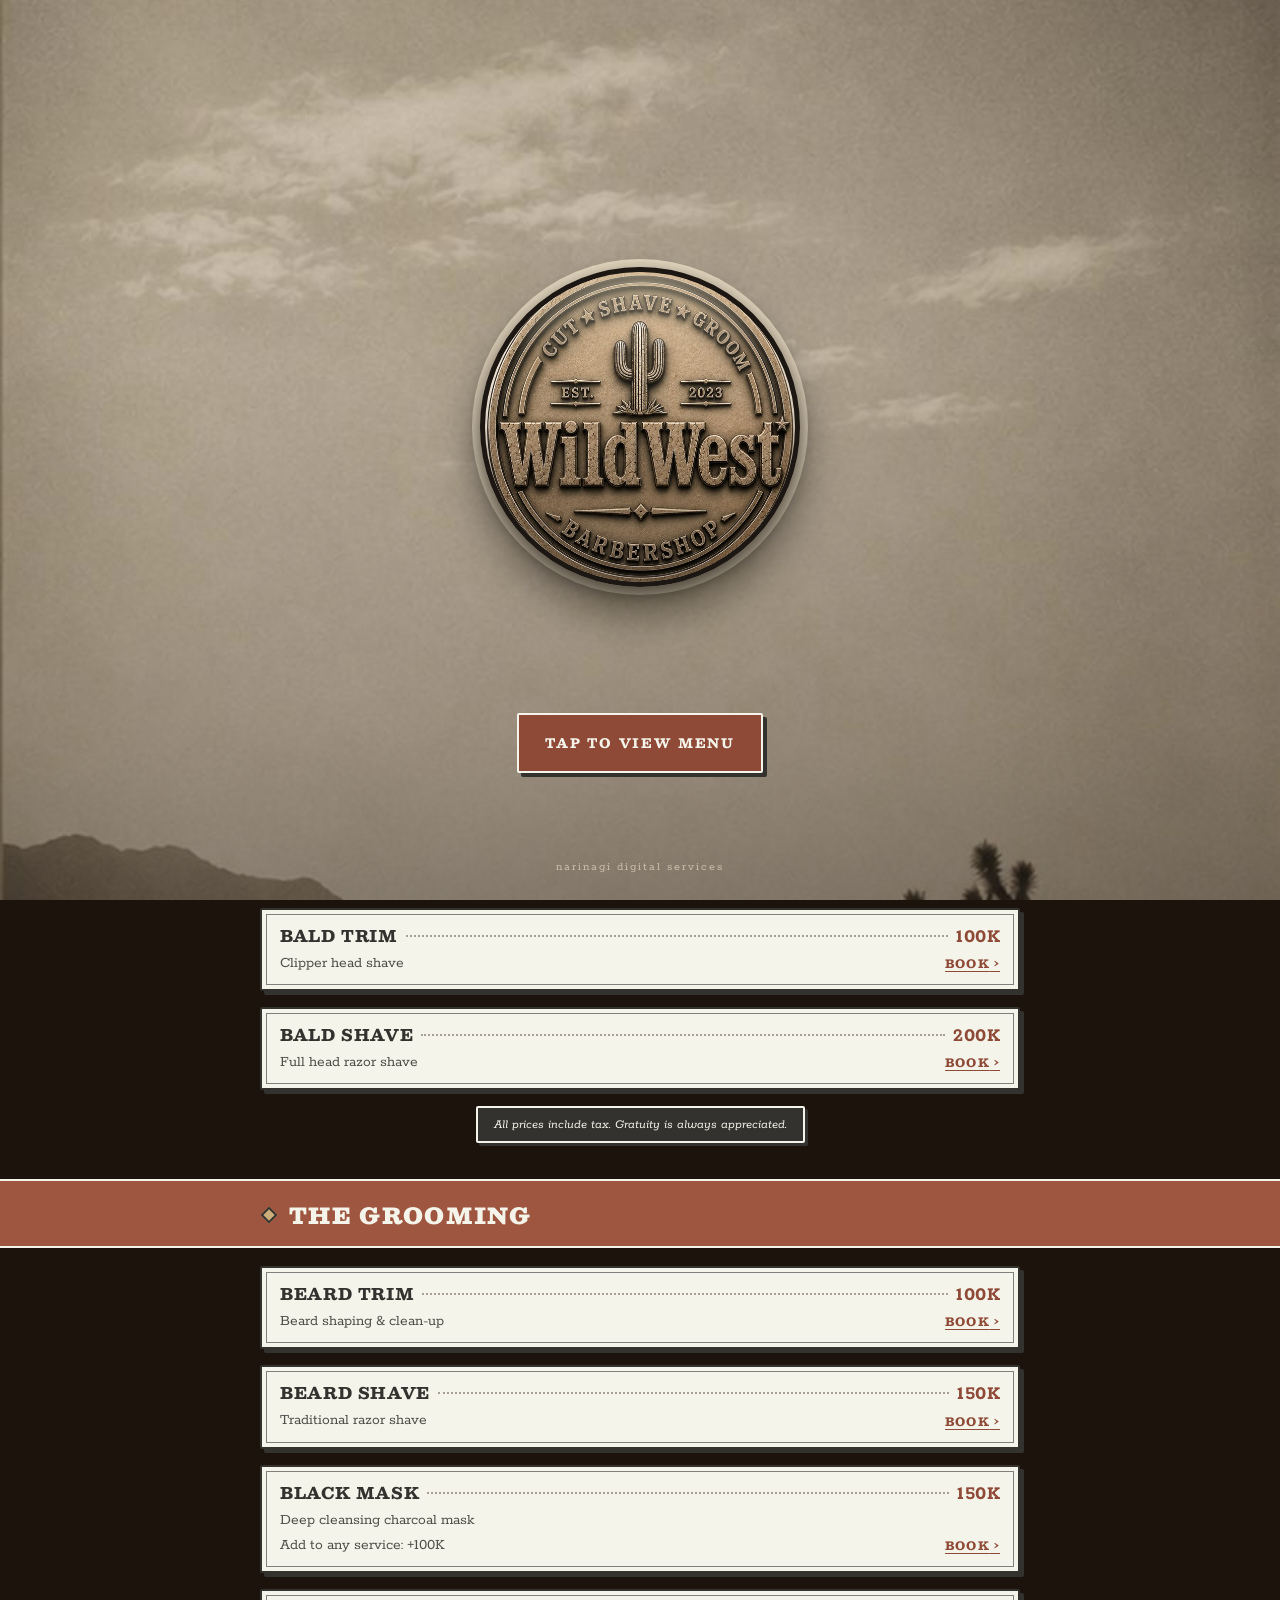
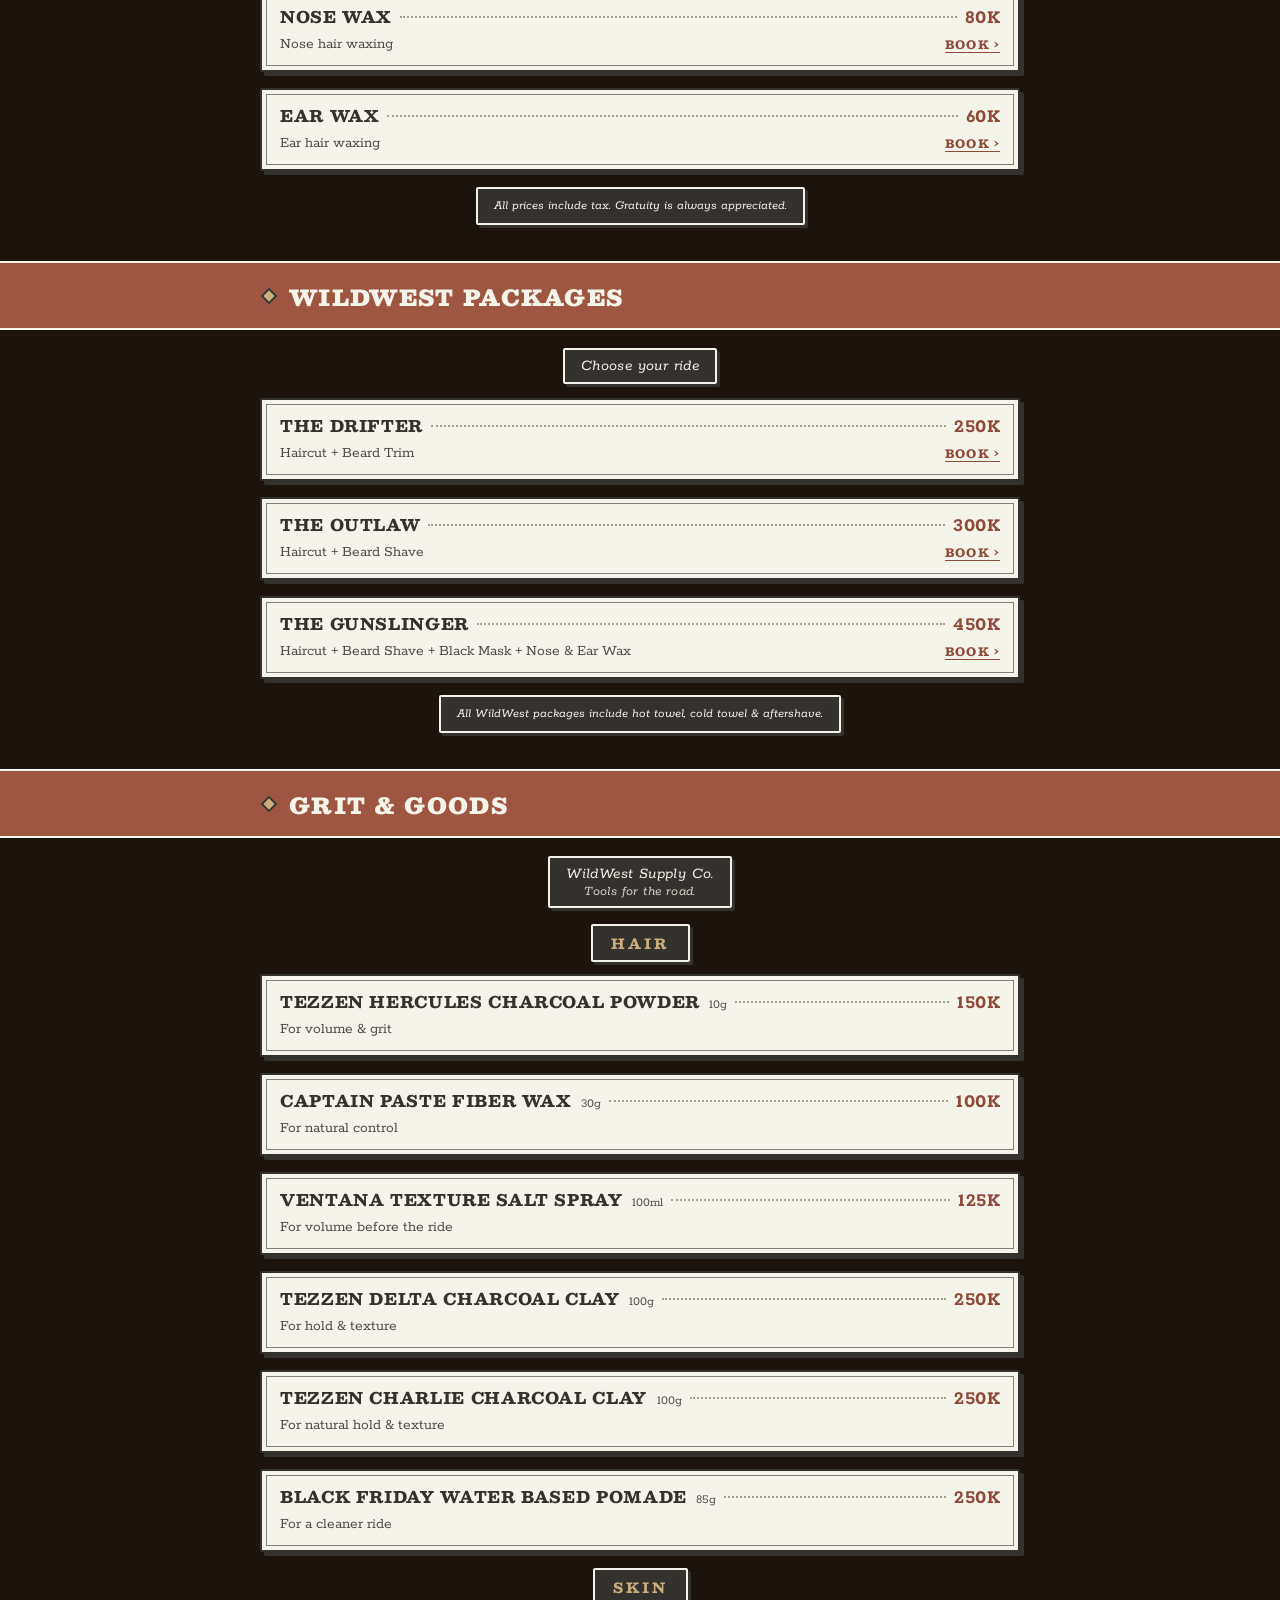
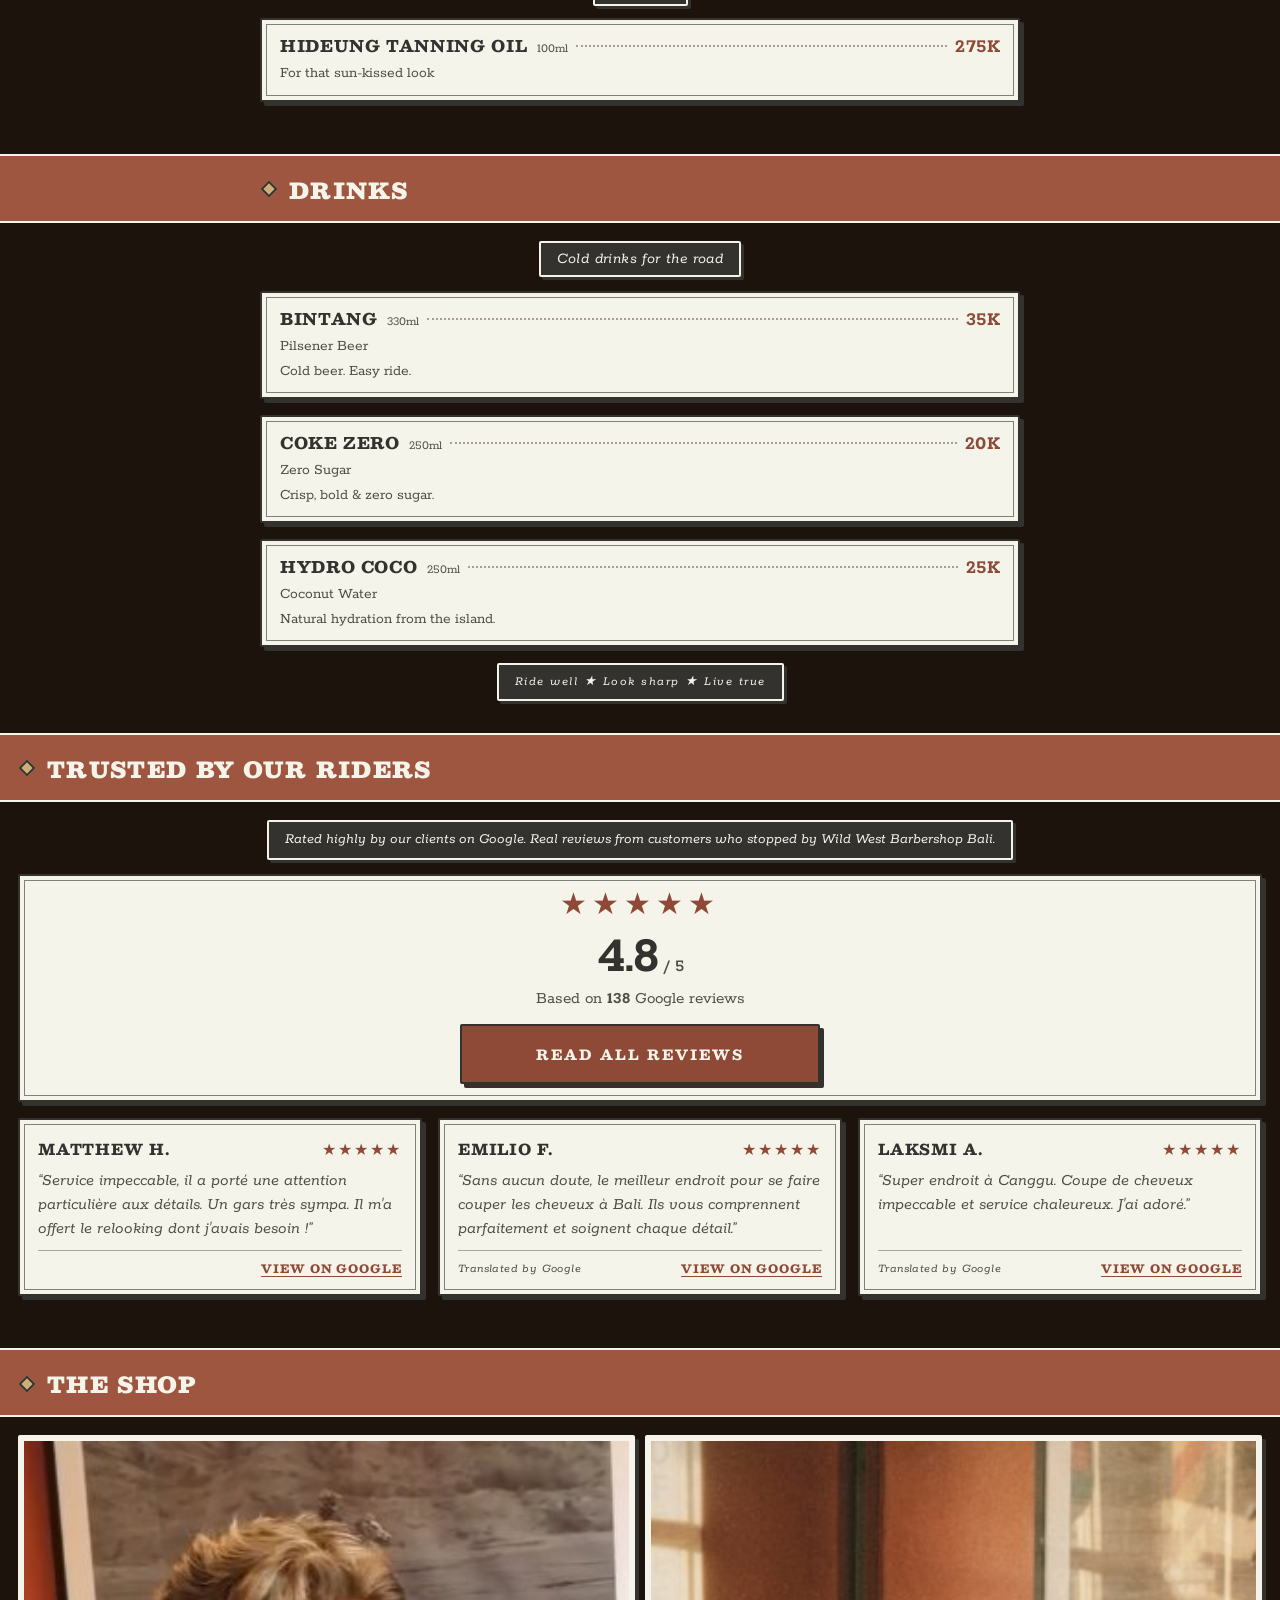
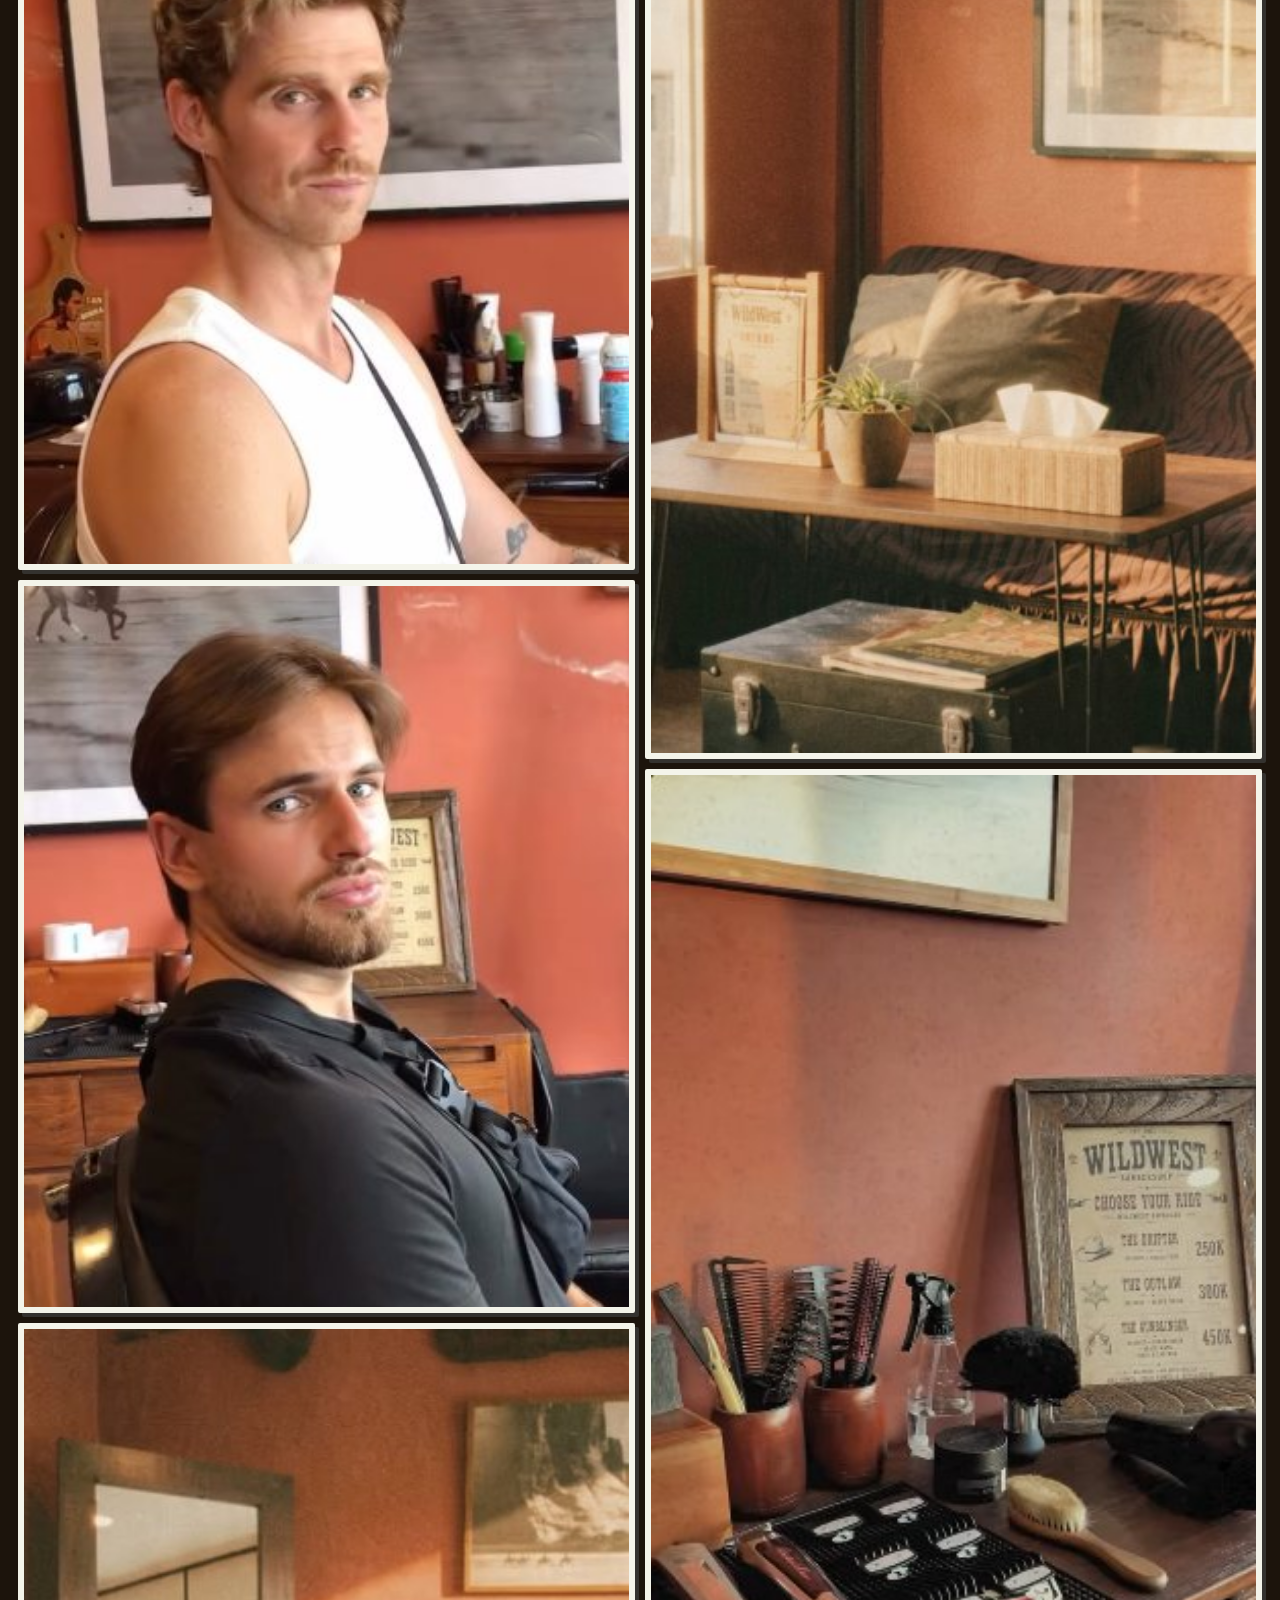
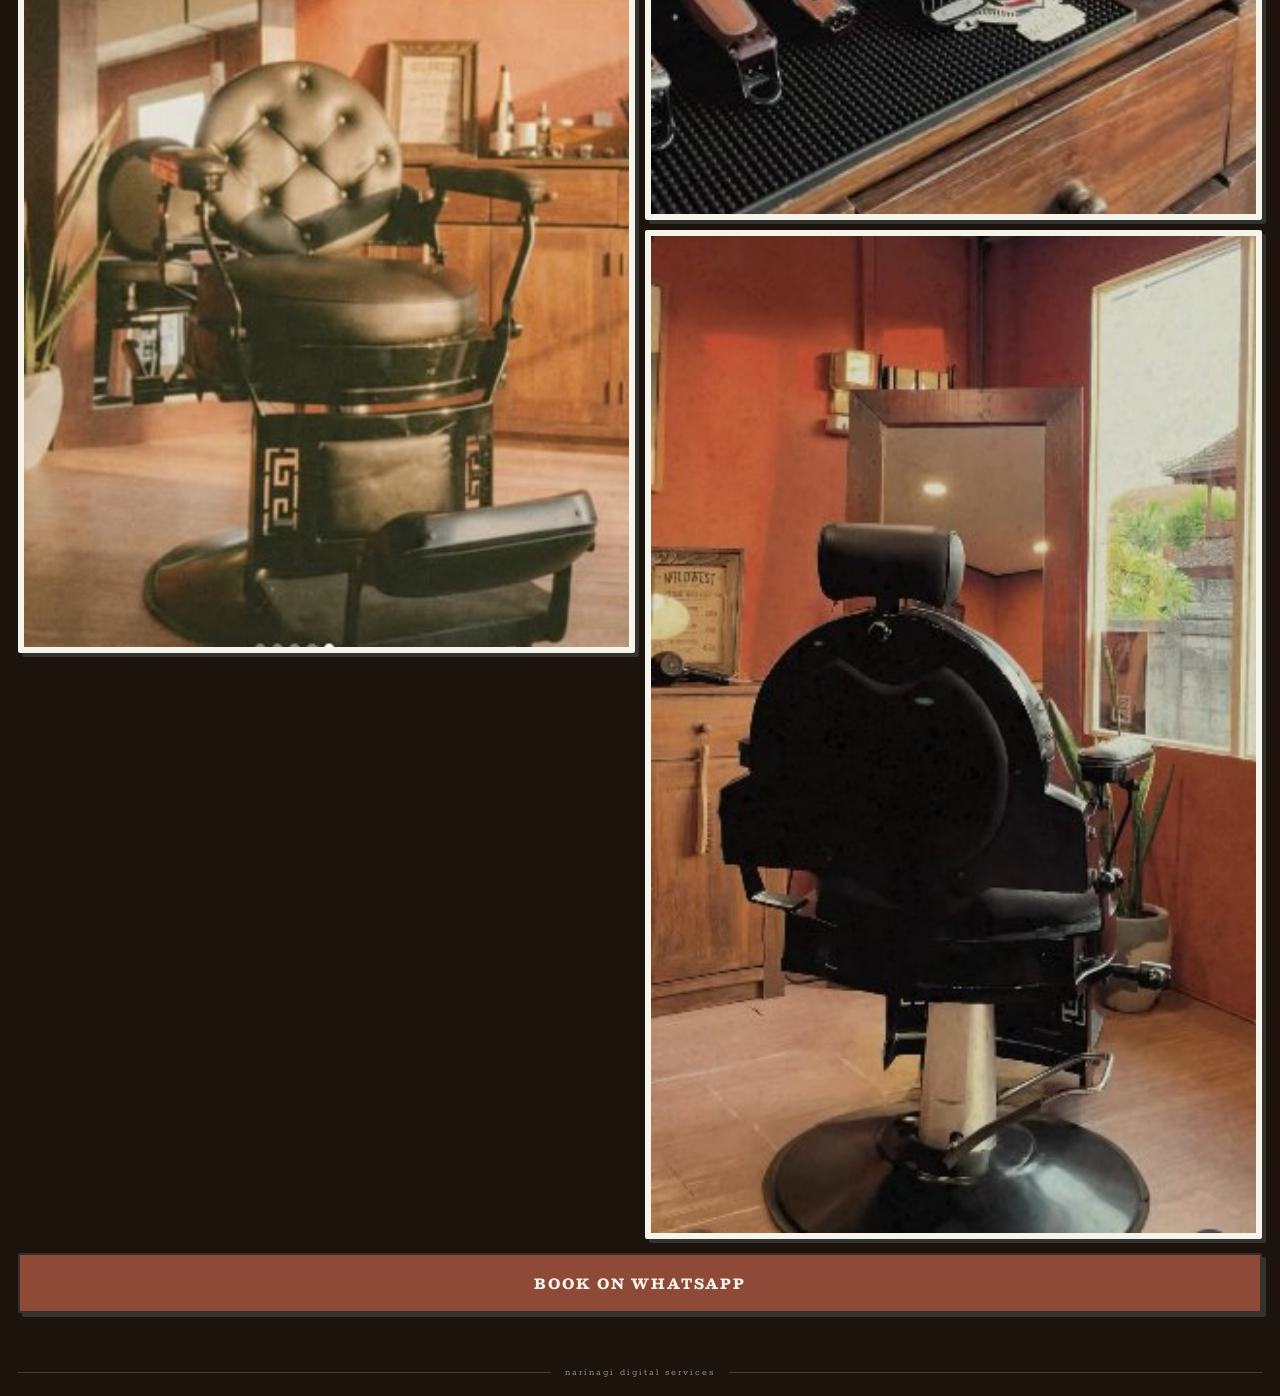
==== commit d3c5896d: "Refonte étape 2 : composants affiche vintage / imprimerie - Boutons : aplats mats, bordure 2 px, omb" ====
--- a/index.html
+++ b/index.html
@@ -6,7 +6,7 @@
 <link rel="preconnect" href="https://fonts.googleapis.com">
 <link rel="preload" href="fonts/besley-latin-900-normal.woff2" as="font" type="font/woff2" crossorigin>
 <link rel="preload" href="fonts/rokkitt-latin-400-normal.woff2" as="font" type="font/woff2" crossorigin>
-<link href="https://fonts.googleapis.com/css2?family=Noto+Sans+SC:wght@400;600;700&display=swap" rel="stylesheet">
+<link href="https://fonts.googleapis.com/css2?family=Noto+Sans+SC:wght@400;600;700&family=Noto+Serif+SC:wght@600;900&display=swap" rel="stylesheet">
 <link rel="stylesheet" href="css/style.css"></head>
 <body class="lang-en">
   <div class="splash" id="splash">
--- a/css/style.css
+++ b/css/style.css
@@ -65,34 +65,7 @@
   body.lang-zh { font-family:var(--font-cjk); }
   body.lang-zh .tab, body.lang-zh .lang-btn, body.lang-zh .panel-title, body.lang-zh .item-name { font-family:var(--font-display), var(--font-cjk); }
 
-  /* ---------- shared voluminous "btn3d" system: layered lift shadow +
-     glass top-highlight + diagonal shine sweep, same construction proven
-     on the Kedai Bantan project, retoned to this brand's dark leather/brass
-     palette instead of kraft/gold. ---------- */
-  .btn3d {
-    position:relative; overflow:hidden;
-    --rest-shadow:0 6px 14px rgba(10,6,2,0.4), 0 2px 4px rgba(10,6,2,0.3), inset 0 1px 0 rgba(255,240,210,0.18);
-    box-shadow:var(--rest-shadow);
-    transition:transform .15s ease, box-shadow .15s ease;
-  }
-  .btn3d::before {
-    content:""; position:absolute; inset:0; z-index:1; pointer-events:none;
-    background:linear-gradient(180deg, rgba(255,240,210,0.22) 0%, rgba(255,240,210,0.05) 30%, transparent 55%, rgba(0,0,0,0.22) 100%);
-  }
-  .btn3d::after {
-    content:""; position:absolute; inset:0; z-index:2; pointer-events:none;
-    background:linear-gradient(120deg, transparent 36%, rgba(255,240,210,0.4) 50%, transparent 64%);
-    transform:translateX(-140%); animation:shineSweep 4.6s ease-in-out infinite;
-  }
-  .btn3d:nth-child(2)::after { animation-delay:.4s; }
-  .btn3d:nth-child(3)::after { animation-delay:.8s; }
-  .btn3d:nth-child(4)::after { animation-delay:1.2s; }
-  .btn3d:active { transform:translateY(2px); box-shadow:0 2px 6px rgba(10,6,2,0.35), inset 0 1px 0 rgba(255,240,210,0.12); }
   @keyframes shineSweep { 0%{transform:translateX(-140%);} 30%{transform:translateX(140%);} 100%{transform:translateX(140%);} }
-  @keyframes glowPulse {
-    0%,100%{ box-shadow:var(--rest-shadow), 0 0 0 0 rgba(0,0,0,0); }
-    50%{ box-shadow:var(--rest-shadow), 0 0 20px 3px var(--glow); }
-  }
 
   /* ---------- splash: his real vibrant desert photo, full-bleed, with the
      real logo crop given the same glossy-dome treatment as the buttons ---------- */
@@ -356,3 +329,132 @@
      quand la barre colle en haut, sur la partie claire du ciel. Forme et style inchangés. */
   .tab, .quick-links a { background:linear-gradient(180deg, rgba(60,42,24,0.72) 0%, rgba(30,20,10,0.78) 100%); }
   .tab.active { background:linear-gradient(180deg, #6b4a26 0%, #3a2712 55%, #1c1409 90%); }
+
+  /* =====================================================================
+     REFONTE ÉTAPE 2 — composants « affiche vintage / imprimerie »
+     Matte, aplats, bordures de 2 px, ombres décalées. Aucun dégradé brillant,
+     aucun reflet animé. Mêmes styles sur mobile et ordinateur : seules les
+     dimensions et la disposition changent.
+     Ce bloc remplace l'apparence des règles plus haut (à purger en fin de refonte).
+     ===================================================================== */
+  :root {
+    --shadow-print:4px 4px 0 var(--c-charcoal-deep);
+    --shadow-print-sm:3px 3px 0 var(--c-charcoal-deep);
+    --radius-print:2px;
+    --tap-min:44px; /* zone tactile minimale */
+  }
+
+  /* polices de remplacement par langue : Besley et Rokkitt n'ont pas de cyrillique ni de chinois */
+  body.lang-ru { --font-display:'Besley','Noto Serif','PT Serif',Georgia,'Times New Roman',serif; --font-body:'Rokkitt','Noto Serif','PT Serif',Georgia,'Times New Roman',serif; }
+  body.lang-zh { --font-display:'Besley','Noto Serif SC','Source Han Serif SC','Songti SC','STSong','SimSun',serif; --font-body:'Noto Sans SC','PingFang SC','Microsoft YaHei',sans-serif; font-family:var(--font-body); }
+  body.lang-zh .tab, body.lang-zh .lang-btn, body.lang-zh .panel-title, body.lang-zh .item-name { font-family:var(--font-display); }
+
+  /* ---- boutons : base commune ---- */
+  .btn3d { background:var(--c-cream); color:var(--c-charcoal-deep); border:var(--border-w) solid var(--c-charcoal-deep);
+    border-radius:var(--radius-print); box-shadow:var(--shadow-print); text-shadow:none; animation:none;
+    -webkit-backdrop-filter:none; backdrop-filter:none; transition:transform .12s ease, box-shadow .12s ease; }
+  .btn3d:active { transform:translate(3px,3px); box-shadow:1px 1px 0 var(--c-charcoal-deep); }
+  @media (hover:hover) { .btn3d:hover { transform:translate(-1px,-1px); box-shadow:5px 5px 0 var(--c-charcoal-deep); } .btn3d:active { transform:translate(3px,3px); box-shadow:1px 1px 0 var(--c-charcoal-deep); } }
+  .btn3d:focus-visible, .lang-btn:focus-visible, .tab:focus-visible, .item-book:focus-visible, .review-link:focus-visible { outline:3px solid var(--c-mustard); outline-offset:2px; }
+
+  .splash-hint { background:var(--c-terracotta-deep); color:var(--c-cream); border:var(--border-w) solid var(--c-cream);
+    box-shadow:var(--shadow-print); border-radius:var(--radius-print); font-family:var(--font-display); font-weight:800;
+    letter-spacing:.14em; font-size:13px; padding:17px 26px; animation:none; }
+
+  .book-cta { background:var(--c-terracotta-deep); color:var(--c-cream); border:var(--border-w) solid var(--c-charcoal-deep);
+    border-radius:var(--radius-print); box-shadow:var(--shadow-print); font-family:var(--font-display); font-weight:800;
+    letter-spacing:.14em; font-size:14px; min-height:var(--tap-min); display:block; }
+
+  /* ---- sélecteur de langues ---- */
+  .lang-switch { gap:8px; }
+  .lang-btn { min-width:var(--tap-min); min-height:var(--tap-min); padding:8px 12px; cursor:pointer;
+    font-family:var(--font-display); font-size:13px; font-weight:800; letter-spacing:.06em;
+    background:var(--c-cream); color:var(--c-charcoal-deep); border:var(--border-w) solid var(--c-charcoal-deep);
+    border-radius:var(--radius-print); box-shadow:var(--shadow-print-sm); -webkit-backdrop-filter:none; backdrop-filter:none; animation:none; }
+  .lang-btn.active { background:var(--c-terracotta-text); color:var(--c-cream); animation:none; }
+  .lang-btn:active { transform:translate(2px,2px); box-shadow:1px 1px 0 var(--c-charcoal-deep); }
+
+  /* ---- liens rapides (Location / Instagram / WhatsApp) ---- */
+  .quick-links { gap:12px; }
+  .quick-links a { min-height:var(--tap-min); padding:12px 6px; border-radius:var(--radius-print); gap:6px;
+    background:var(--c-cream); color:var(--c-charcoal-deep); border:var(--border-w) solid var(--c-charcoal-deep);
+    box-shadow:var(--shadow-print); font-family:var(--font-display); font-weight:800; font-size:11.5px; letter-spacing:.08em; text-transform:uppercase; }
+  .quick-links svg { stroke:var(--c-terracotta-deep); stroke-width:1.9; }
+
+  /* ---- onglets de catégories : boutons mats, défilement horizontal et barre collante conservés ---- */
+  .tabs-scroll { gap:12px; padding:2px 18px 8px; }
+  .tab { min-height:var(--tap-min); padding:10px 16px; border-radius:var(--radius-print);
+    font-family:var(--font-display); font-weight:800; font-size:12.5px; letter-spacing:.08em; text-transform:uppercase;
+    background:var(--c-cream); color:var(--c-charcoal-deep); border:var(--border-w) solid var(--c-charcoal-deep);
+    box-shadow:var(--shadow-print-sm); -webkit-backdrop-filter:none; backdrop-filter:none; animation:none; }
+  .tab.active { background:var(--c-terracotta-text); color:var(--c-cream); animation:none; }
+  .tabs-wrap { padding:14px 0 10px; }
+  .tabs-fade { top:14px; bottom:18px; }
+  .tabs-fade--right { border-radius:0; background:linear-gradient(to right, rgba(43,41,39,0) 0%, rgba(43,41,39,.78) 62%, rgba(43,41,39,.92) 100%); }
+  .tabs-fade--left { border-radius:0; background:linear-gradient(to left, rgba(43,41,39,0) 0%, rgba(43,41,39,.78) 62%, rgba(43,41,39,.92) 100%); }
+
+  /* ---- bandeaux de section ---- */
+  .panel-title { background:var(--c-terracotta-text); color:var(--c-cream); text-shadow:none;
+    border-top:var(--border-w) solid var(--c-cream); border-bottom:var(--border-w) solid var(--c-cream);
+    font-weight:900; letter-spacing:.06em; }
+  .panel-mark { width:12px; height:12px; border-radius:0; transform:rotate(45deg); background:var(--c-mustard);
+    border:2px solid var(--c-charcoal-deep); box-shadow:none; overflow:visible; }
+  .panel-mark::before { content:none; }
+
+  /* ---- cartes de prestations : tickets de menu vintage ---- */
+  .item { position:relative; background:var(--c-cream); border:var(--border-w) solid var(--c-charcoal-deep);
+    border-radius:var(--radius-print); box-shadow:var(--shadow-print); margin-bottom:16px; padding:16px 18px;
+    outline:1px solid rgba(52,50,47,.6); outline-offset:-7px; }
+  .item-row { gap:8px; align-items:baseline; }
+  .item-name { font-family:var(--font-display); font-weight:800; font-size:16px; line-height:1.25; letter-spacing:.04em;
+    text-transform:uppercase; color:var(--c-charcoal-deep); flex:0 1 auto; min-width:0; }
+  .item-name .item-size { text-transform:none; letter-spacing:0; }
+  .item-row::after { content:""; order:1; flex:1 1 14px; min-width:14px; border-bottom:2px dotted var(--c-taupe); transform:translateY(-5px); }
+  .item-name { order:0; } .item-price { order:2; }
+  .item-price { font-family:var(--font-display); font-weight:900; font-size:17px; color:var(--c-terracotta-deep); flex:none; font-variant-numeric:tabular-nums; }
+  .item-desc { margin-top:5px; font-family:var(--font-body); font-style:normal; font-size:16px; line-height:1.35; color:var(--ink-soft); }
+  .item-size { font-family:var(--font-body); font-weight:400; font-size:13px; color:var(--ink-soft); margin-left:4px; }
+  /* bouton de réservation : même emplacement ; zone tactile élargie sans agrandir la carte */
+  .item-book { position:relative; font-family:var(--font-display); font-weight:800; font-size:11.5px; letter-spacing:.1em; text-transform:uppercase;
+    color:var(--c-terracotta-deep); text-decoration:underline; text-underline-offset:3px; flex:none; white-space:nowrap; padding:4px 0 0 8px; }
+  .item-book::before { content:""; position:absolute; inset:-14px -10px -10px -14px; }
+
+  /* ---- plaques de texte posées sur la photo ---- */
+  .panel-sub, .cat-note, .reviews-sub, .sub-title { background:var(--c-charcoal-deep); color:var(--c-cream);
+    border:var(--border-w) solid var(--c-cream); border-radius:var(--radius-print); box-shadow:var(--shadow-print-sm); text-shadow:none; }
+  .sub-title { color:var(--c-mustard); font-family:var(--font-display); font-weight:800; }
+  .panel-sub--soft { color:var(--c-stone); }
+  .cat-note, .panel-sub, .reviews-sub { font-family:var(--font-body); font-style:italic; }
+
+  /* ---- avis Google ---- */
+  .rating-stars, .review-stars { color:var(--c-terracotta-deep); text-shadow:none; }
+  .rating-num { font-family:var(--font-display); font-weight:900; color:var(--c-charcoal-deep); }
+  .rating-num small { color:var(--ink-soft); }
+  .rating-count { font-family:var(--font-body); font-style:normal; font-size:17px; color:var(--ink-soft); }
+  .review-name { font-family:var(--font-display); font-weight:800; font-size:15px; letter-spacing:.05em; text-transform:uppercase; color:var(--c-charcoal-deep); }
+  .review-text { font-family:var(--font-body); font-style:italic; font-size:17px; line-height:1.4; color:var(--ink-soft); }
+  .review-meta, .review-translated { color:var(--ink-soft); }
+  .review-foot { border-top:1px solid rgba(52,50,47,.4); }
+  .review-link { position:relative; font-family:var(--font-display); font-weight:800; font-size:11.5px; letter-spacing:.08em; text-transform:uppercase;
+    color:var(--c-terracotta-deep); text-decoration:underline; text-underline-offset:3px; }
+  .review-link::before { content:""; position:absolute; inset:-12px -8px; }
+  .review-list { gap:16px; }
+
+  /* ---- galerie ---- */
+  .gallery img { border:6px solid var(--c-cream); border-radius:var(--radius-print); box-shadow:var(--shadow-print); }
+
+  /* ---- mouvement : plus aucun reflet ni lueur animée ---- */
+  @media (prefers-reduced-motion:reduce) { .btn3d, .lang-btn, .tab { transition:none; } }
+  /* chiffres alignés (« lining ») pour les prix : lisibles et alignés, sans zéro d'apparence minuscule */
+  .item-price, .rating-num, .review-stars { font-variant-numeric:lining-nums tabular-nums; font-feature-settings:"lnum" 1, "tnum" 1; }
+  .tab.active, .lang-btn.active { border-color:var(--c-charcoal-deep); }
+  /* prix en Rokkitt gras : chiffres alignés par défaut (Besley a des chiffres elzéviriens, lisibilité moindre) */
+  .item-price, .rating-num { font-family:var(--font-body); font-weight:700; }
+  .item-price { font-size:20px; letter-spacing:.02em; }
+  .rating-num { font-weight:700; }
+  /* barre d'onglets collée : fond uni (rien ne défile visible entre les onglets) */
+  .tabs-wrap { background:var(--c-ink); border-bottom:var(--border-w) solid var(--c-cream); }
+  .tabs-fade--right { background:linear-gradient(to right, rgba(43,41,39,0) 0%, rgba(43,41,39,.9) 60%, #2B2927 100%); }
+  .tabs-fade--left { background:linear-gradient(to left, rgba(43,41,39,0) 0%, rgba(43,41,39,.9) 60%, #2B2927 100%); }
+  .panel-mark { margin:0 3px; } /* compense la boîte englobante du losange pivoté : alignement sur le bord des cartes */
+  .item-desc { font-size:15.5px; line-height:1.3; }
